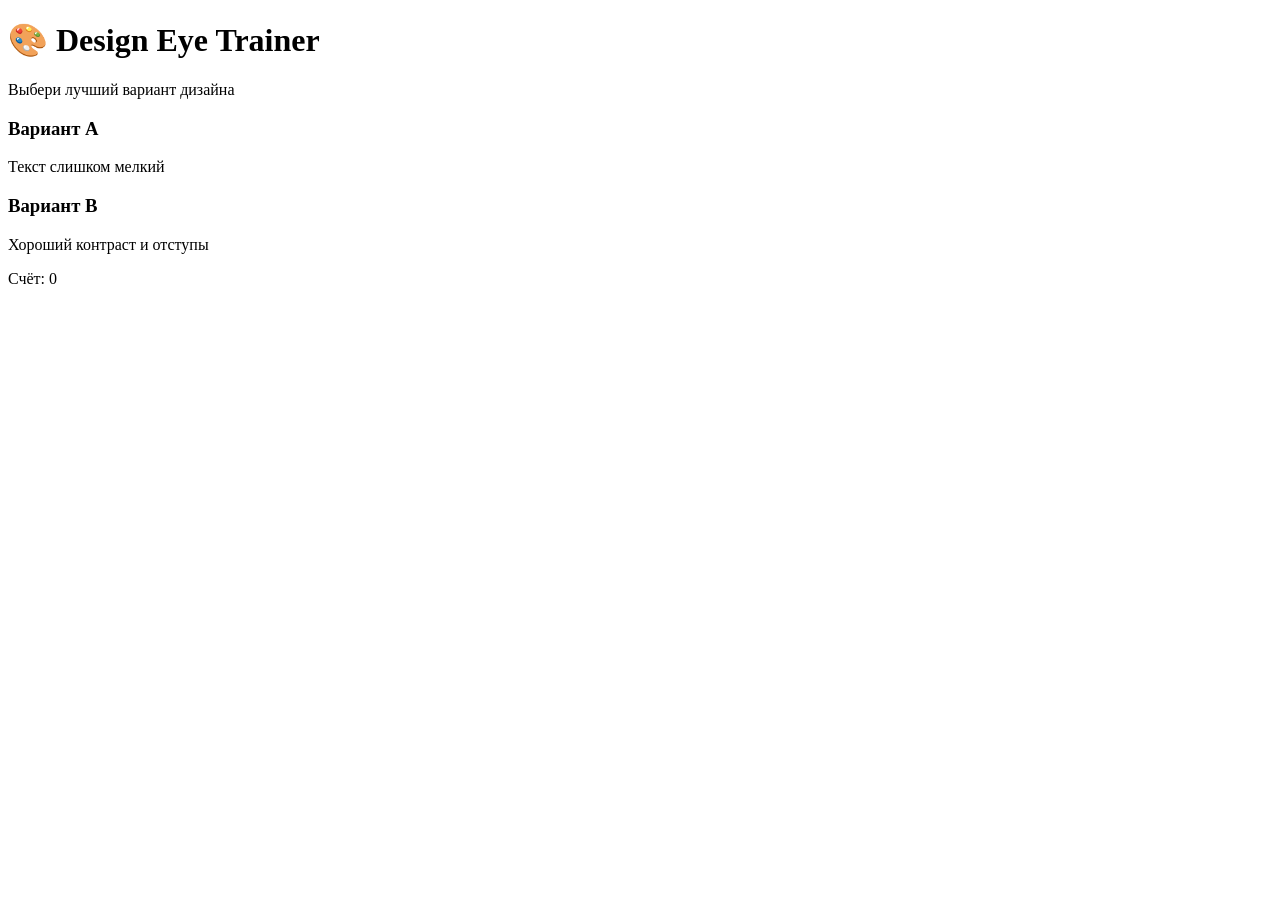
==== index.html @ 3b9869ae "Create index.html" ====
<!DOCTYPE html>
<html lang="ru">
<head>
  <meta charset="UTF-8">
  <title>Doomed Design Game</title>
  <link rel="stylesheet" href="style.css">
</head>
<body>

<h1>🎨 Design Eye Trainer</h1>
<p>Выбери лучший вариант дизайна</p>

<div class="game">
  <div class="card" onclick="checkAnswer(1)">
    <h3>Вариант A</h3>
    <div class="box bad">
      <p>Текст слишком мелкий</p>
    </div>
  </div>

  <div class="card" onclick="checkAnswer(2)">
    <h3>Вариант B</h3>
    <div class="box good">
      <p>Хороший контраст и отступы</p>
    </div>
  </div>
</div>

<p id="result"></p>
<p>Счёт: <span id="score">0</span></p>

<script src="script.js"></script>
</body>
</html>
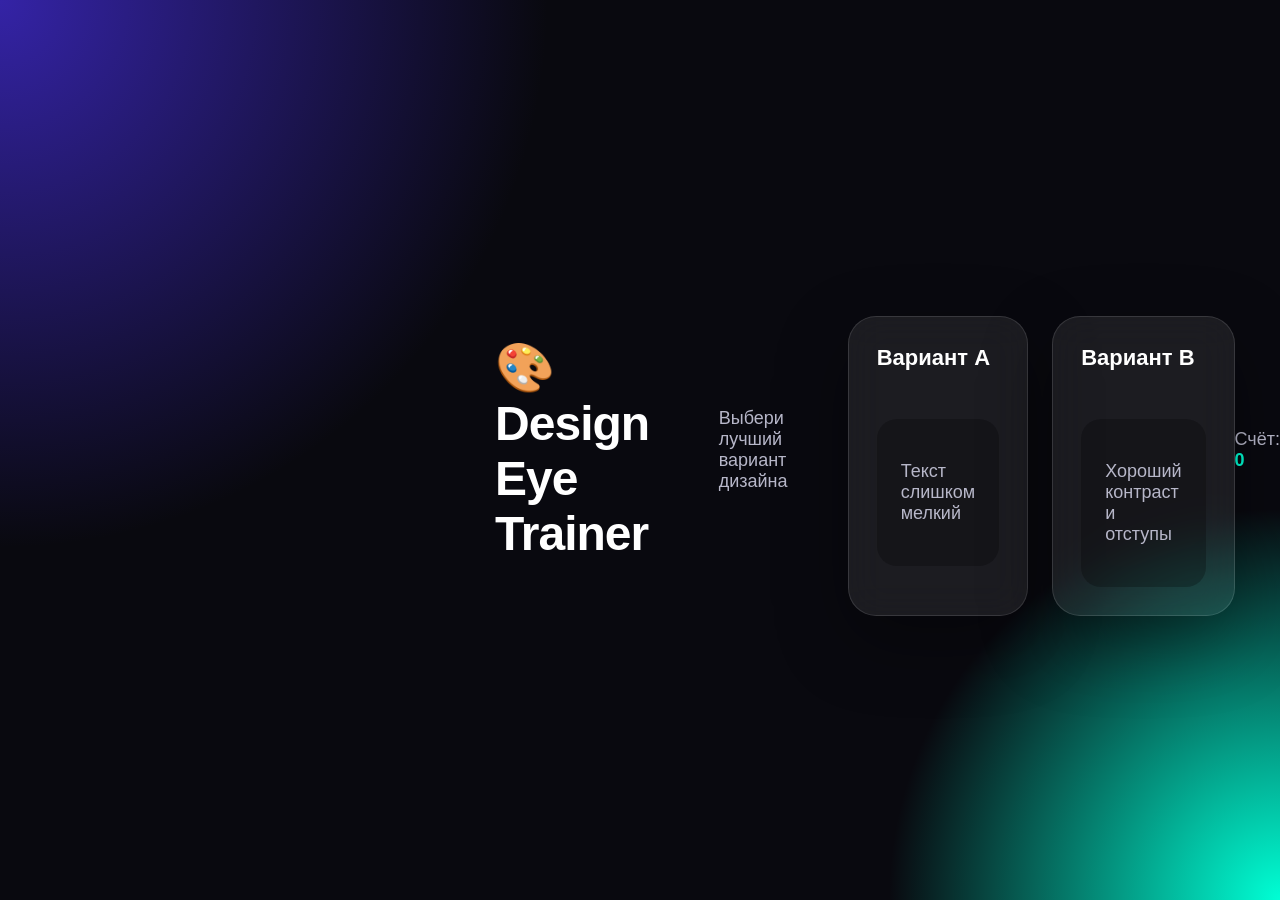
==== commit 8605f1e6: "Update index.html" ====
--- a/index.html
+++ b/index.html
@@ -5,7 +5,9 @@
   <title>Doomed Design Game</title>
   <link rel="stylesheet" href="style.css">
 </head>
+<script src="script.js"></script>
 <body>
+  <main class="app"></main>
 
 <h1>🎨 Design Eye Trainer</h1>
 <p>Выбери лучший вариант дизайна</p>
--- a/style.css
+++ b/style.css
@@ -0,0 +1,92 @@
+* {
+  box-sizing: border-box;
+}
+
+body {
+  margin: 0;
+  min-height: 100vh;
+  font-family: Inter, Arial, sans-serif;
+  background:
+    radial-gradient(circle at top left, #3423a6, transparent 35%),
+    radial-gradient(circle at bottom right, #00ffd5, transparent 25%),
+    #09090f;
+  color: white;
+  display: flex;
+  justify-content: center;
+  align-items: center;
+}
+
+.app {
+  width: min(1000px, 92vw);
+  padding: 32px;
+}
+
+h1 {
+  margin: 0;
+  font-size: 48px;
+  letter-spacing: -1px;
+}
+
+p {
+  color: #b7b7c9;
+  font-size: 18px;
+}
+
+.game {
+  display: grid;
+  grid-template-columns: repeat(2, 1fr);
+  gap: 24px;
+  margin-top: 32px;
+}
+
+.card {
+  min-height: 260px;
+  padding: 28px;
+  border: 1px solid rgba(255,255,255,0.12);
+  border-radius: 28px;
+  background: rgba(255,255,255,0.08);
+  backdrop-filter: blur(18px);
+  box-shadow: 0 25px 70px rgba(0,0,0,0.35);
+  cursor: pointer;
+  transition: 0.25s;
+}
+
+.card:hover {
+  transform: translateY(-8px) scale(1.02);
+  border-color: rgba(0,255,213,0.8);
+  box-shadow: 0 35px 90px rgba(0,255,213,0.15);
+}
+
+.card h3 {
+  margin-top: 0;
+  font-size: 22px;
+}
+
+.box {
+  margin-top: 48px;
+  padding: 24px;
+  border-radius: 20px;
+  background: rgba(0,0,0,0.25);
+}
+
+#result {
+  margin-top: 28px;
+  font-size: 22px;
+  font-weight: 700;
+  color: white;
+}
+
+#score {
+  color: #00ffd5;
+  font-weight: 800;
+}
+
+@media (max-width: 700px) {
+  h1 {
+    font-size: 36px;
+  }
+
+  .game {
+    grid-template-columns: 1fr;
+  }
+}
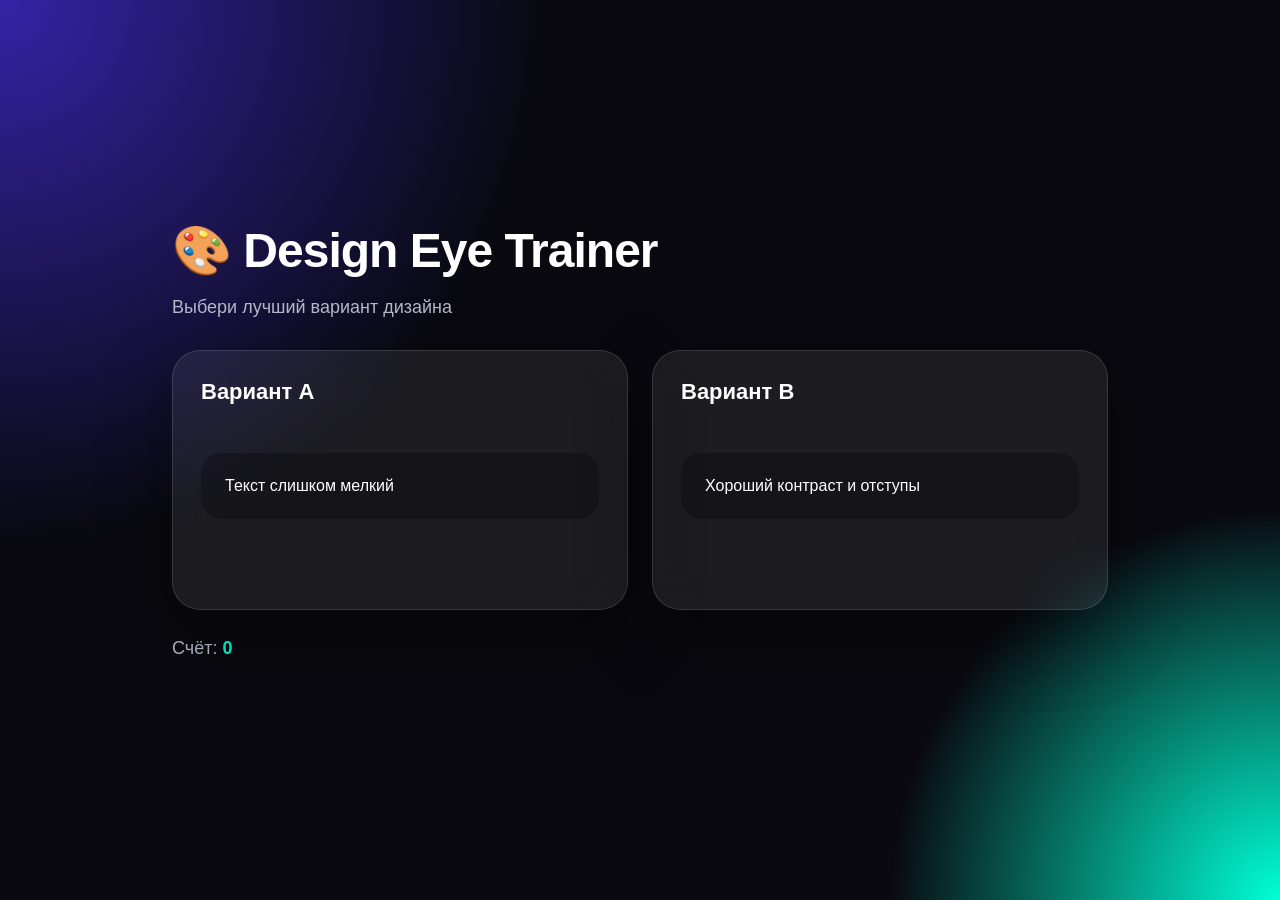
==== commit b67cc5cf: "Update index.html" ====
--- a/index.html
+++ b/index.html
@@ -5,32 +5,31 @@
   <title>Doomed Design Game</title>
   <link rel="stylesheet" href="style.css">
 </head>
-<script src="script.js"></script>
 <body>
-  <main class="app"></main>
+  <main class="app">
+    <section class="hero">
+      <h1>🎨 Design Eye Trainer</h1>
+      <p>Выбери лучший вариант дизайна</p>
+    </section>
 
-<h1>🎨 Design Eye Trainer</h1>
-<p>Выбери лучший вариант дизайна</p>
+    <section class="game">
+      <div class="card" onclick="checkAnswer(1)">
+        <h3>Вариант A</h3>
+        <div class="box bad">Текст слишком мелкий</div>
+      </div>
 
-<div class="game">
-  <div class="card" onclick="checkAnswer(1)">
-    <h3>Вариант A</h3>
-    <div class="box bad">
-      <p>Текст слишком мелкий</p>
-    </div>
-  </div>
+      <div class="card" onclick="checkAnswer(2)">
+        <h3>Вариант B</h3>
+        <div class="box good">Хороший контраст и отступы</div>
+      </div>
+    </section>
 
-  <div class="card" onclick="checkAnswer(2)">
-    <h3>Вариант B</h3>
-    <div class="box good">
-      <p>Хороший контраст и отступы</p>
-    </div>
-  </div>
-</div>
+    <section class="status">
+      <p id="result"></p>
+      <p>Счёт: <span id="score">0</span></p>
+    </section>
+  </main>
 
-<p id="result"></p>
-<p>Счёт: <span id="score">0</span></p>
-
-<script src="script.js"></script>
+  <script src="script.js"></script>
 </body>
 </html>
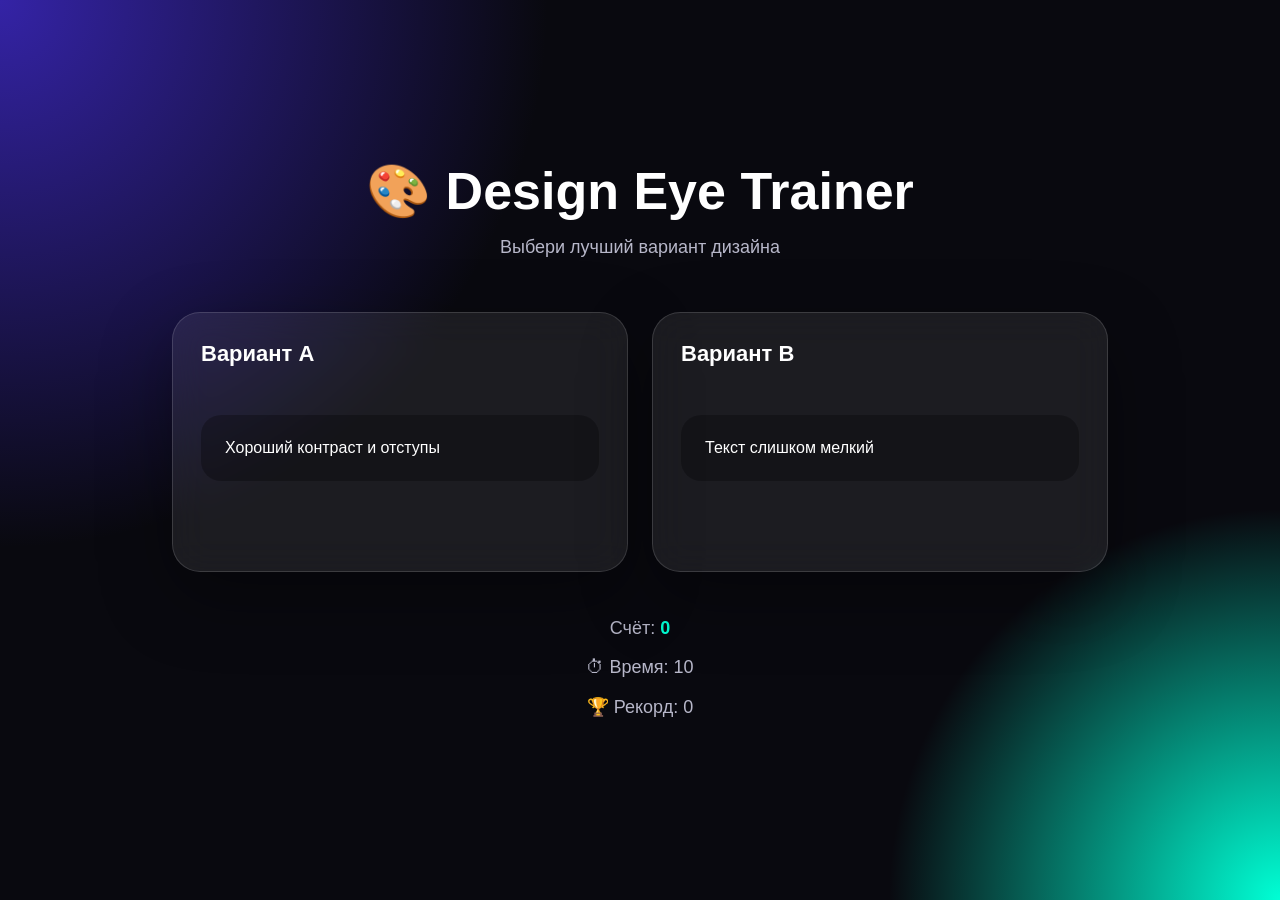
==== commit 5a849127: "Update index.html" ====
--- a/index.html
+++ b/index.html
@@ -25,9 +25,11 @@
     </section>
 
     <section class="status">
-      <p id="result"></p>
-      <p>Счёт: <span id="score">0</span></p>
-    </section>
+  <p id="result"></p>
+  <p>Счёт: <span id="score">0</span></p>
+  <p>⏱ Время: <span id="time">10</span></p>
+  <p>🏆 Рекорд: <span id="best">0</span></p>
+</section>
   </main>
 
   <script src="script.js"></script>
--- a/style.css
+++ b/style.css
@@ -11,20 +11,28 @@
     radial-gradient(circle at bottom right, #00ffd5, transparent 25%),
     #09090f;
   color: white;
-  display: flex;
-  justify-content: center;
-  align-items: center;
 }
 
 .app {
   width: min(1000px, 92vw);
-  padding: 32px;
+  min-height: 100vh;
+  margin: 0 auto;
+  padding: 80px 32px;
+  display: flex;
+  flex-direction: column;
+  align-items: center;
+  justify-content: center;
+}
+
+.hero {
+  text-align: center;
+  margin-bottom: 36px;
 }
 
 h1 {
   margin: 0;
-  font-size: 48px;
-  letter-spacing: -1px;
+  font-size: 52px;
+  line-height: 1.05;
 }
 
 p {
@@ -33,16 +41,16 @@
 }
 
 .game {
+  width: 100%;
   display: grid;
-  grid-template-columns: repeat(2, 1fr);
+  grid-template-columns: repeat(2, minmax(260px, 1fr));
   gap: 24px;
-  margin-top: 32px;
 }
 
 .card {
   min-height: 260px;
   padding: 28px;
-  border: 1px solid rgba(255,255,255,0.12);
+  border: 1px solid rgba(255,255,255,0.14);
   border-radius: 28px;
   background: rgba(255,255,255,0.08);
   backdrop-filter: blur(18px);
@@ -54,7 +62,6 @@
 .card:hover {
   transform: translateY(-8px) scale(1.02);
   border-color: rgba(0,255,213,0.8);
-  box-shadow: 0 35px 90px rgba(0,255,213,0.15);
 }
 
 .card h3 {
@@ -66,14 +73,17 @@
   margin-top: 48px;
   padding: 24px;
   border-radius: 20px;
-  background: rgba(0,0,0,0.25);
+  background: rgba(0,0,0,0.28);
+}
+
+.status {
+  text-align: center;
+  margin-top: 24px;
 }
 
 #result {
-  margin-top: 28px;
   font-size: 22px;
   font-weight: 700;
-  color: white;
 }
 
 #score {
@@ -82,8 +92,12 @@
 }
 
 @media (max-width: 700px) {
+  .app {
+    padding: 40px 20px;
+  }
+
   h1 {
-    font-size: 36px;
+    font-size: 38px;
   }
 
   .game {
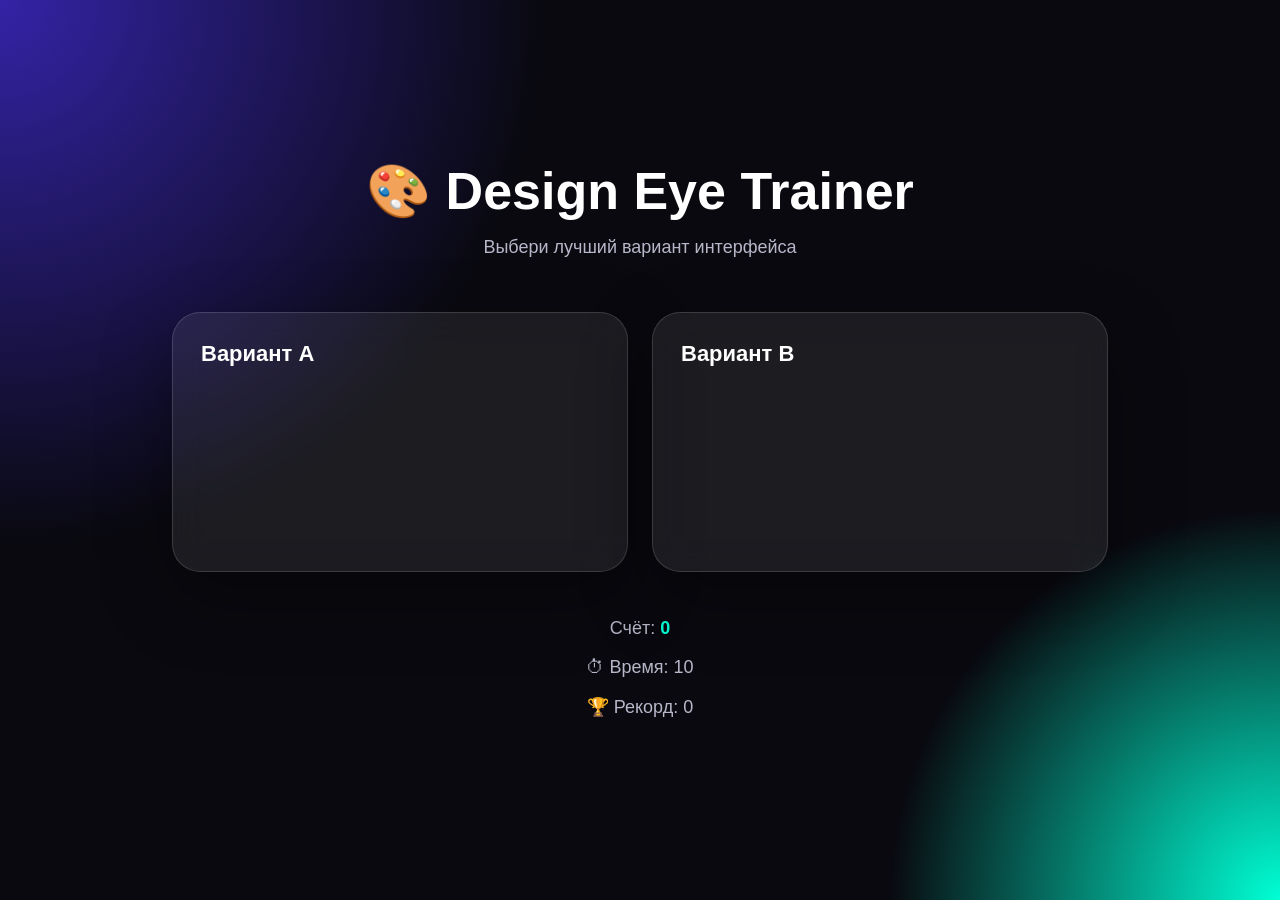
==== commit 36e31a6f: "Update index.html" ====
--- a/index.html
+++ b/index.html
@@ -9,27 +9,27 @@
   <main class="app">
     <section class="hero">
       <h1>🎨 Design Eye Trainer</h1>
-      <p>Выбери лучший вариант дизайна</p>
+      <p>Выбери лучший вариант интерфейса</p>
     </section>
 
     <section class="game">
       <div class="card" onclick="checkAnswer(1)">
         <h3>Вариант A</h3>
-        <div class="box bad">Текст слишком мелкий</div>
+        <div class="ui-preview" id="previewA"></div>
       </div>
 
       <div class="card" onclick="checkAnswer(2)">
         <h3>Вариант B</h3>
-        <div class="box good">Хороший контраст и отступы</div>
+        <div class="ui-preview" id="previewB"></div>
       </div>
     </section>
 
     <section class="status">
-  <p id="result"></p>
-  <p>Счёт: <span id="score">0</span></p>
-  <p>⏱ Время: <span id="time">10</span></p>
-  <p>🏆 Рекорд: <span id="best">0</span></p>
-</section>
+      <p id="result"></p>
+      <p>Счёт: <span id="score">0</span></p>
+      <p>⏱ Время: <span id="time">10</span></p>
+      <p>🏆 Рекорд: <span id="best">0</span></p>
+    </section>
   </main>
 
   <script src="script.js"></script>
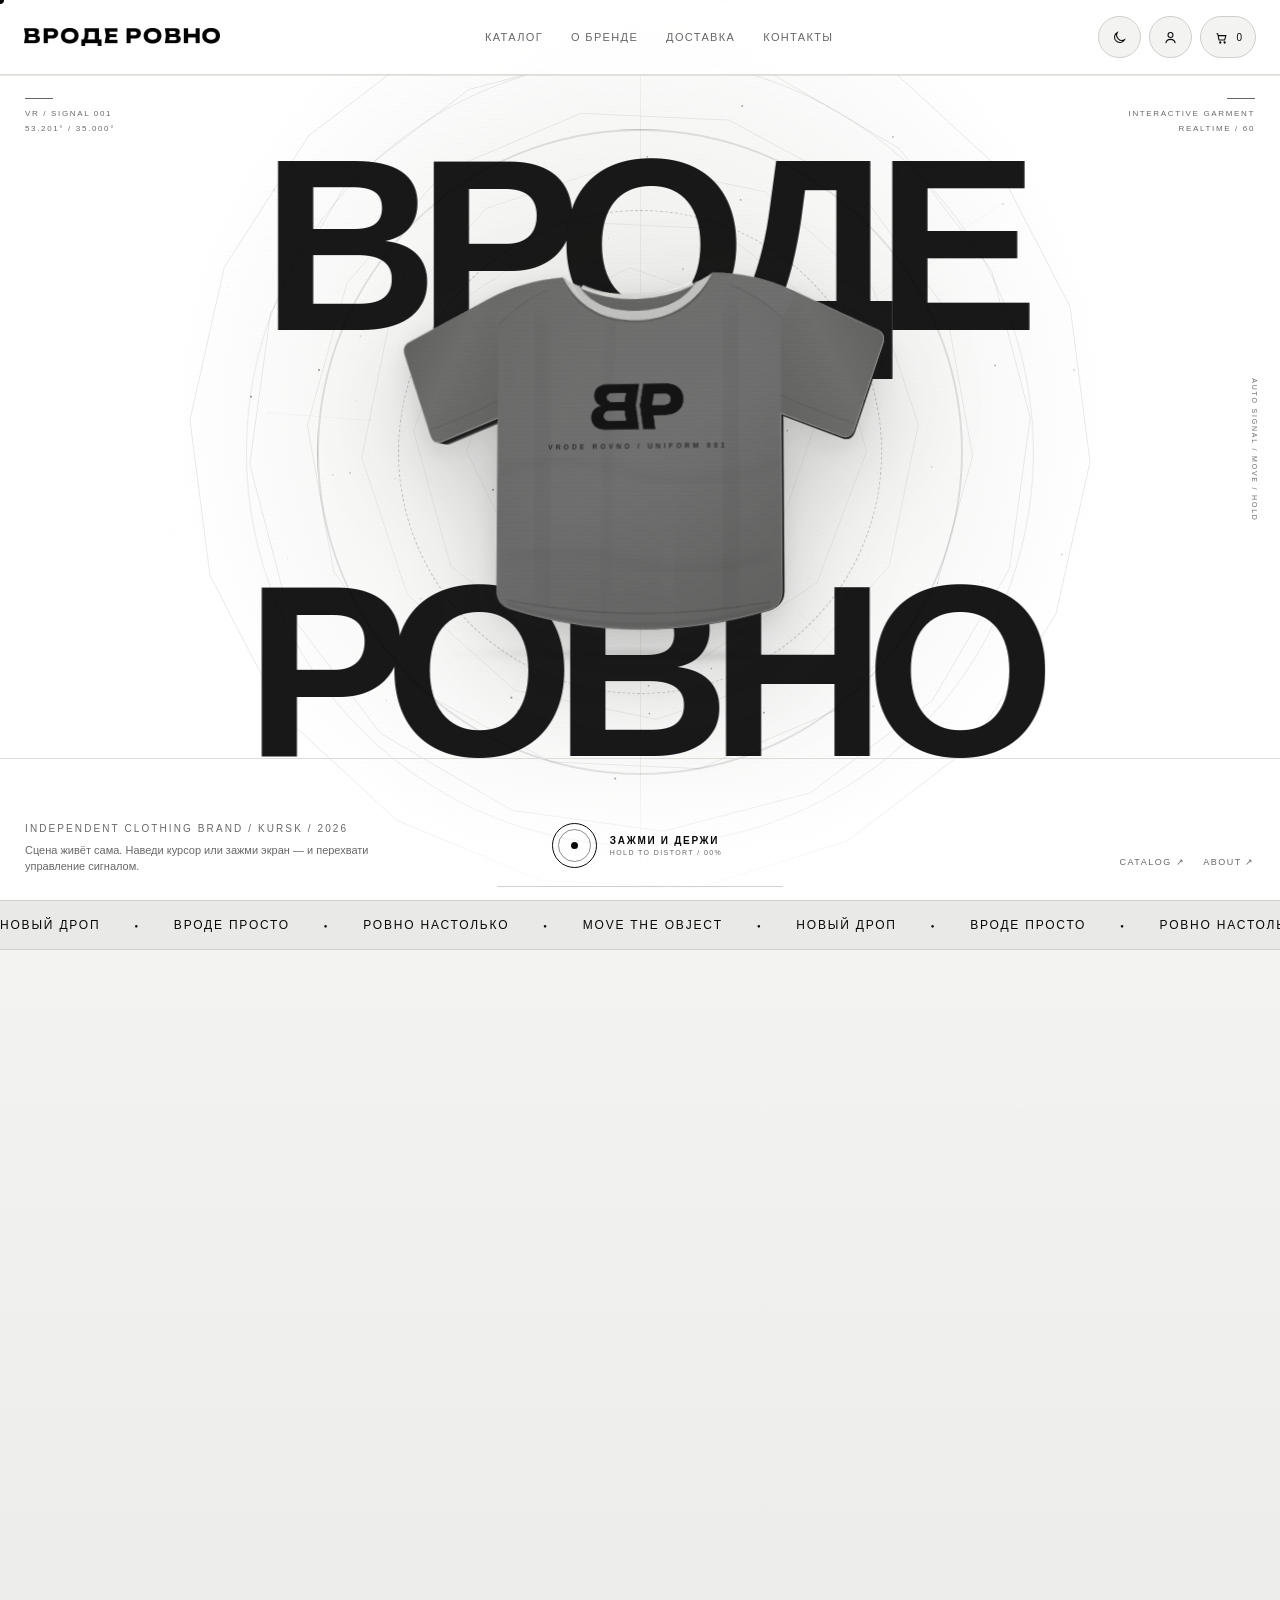
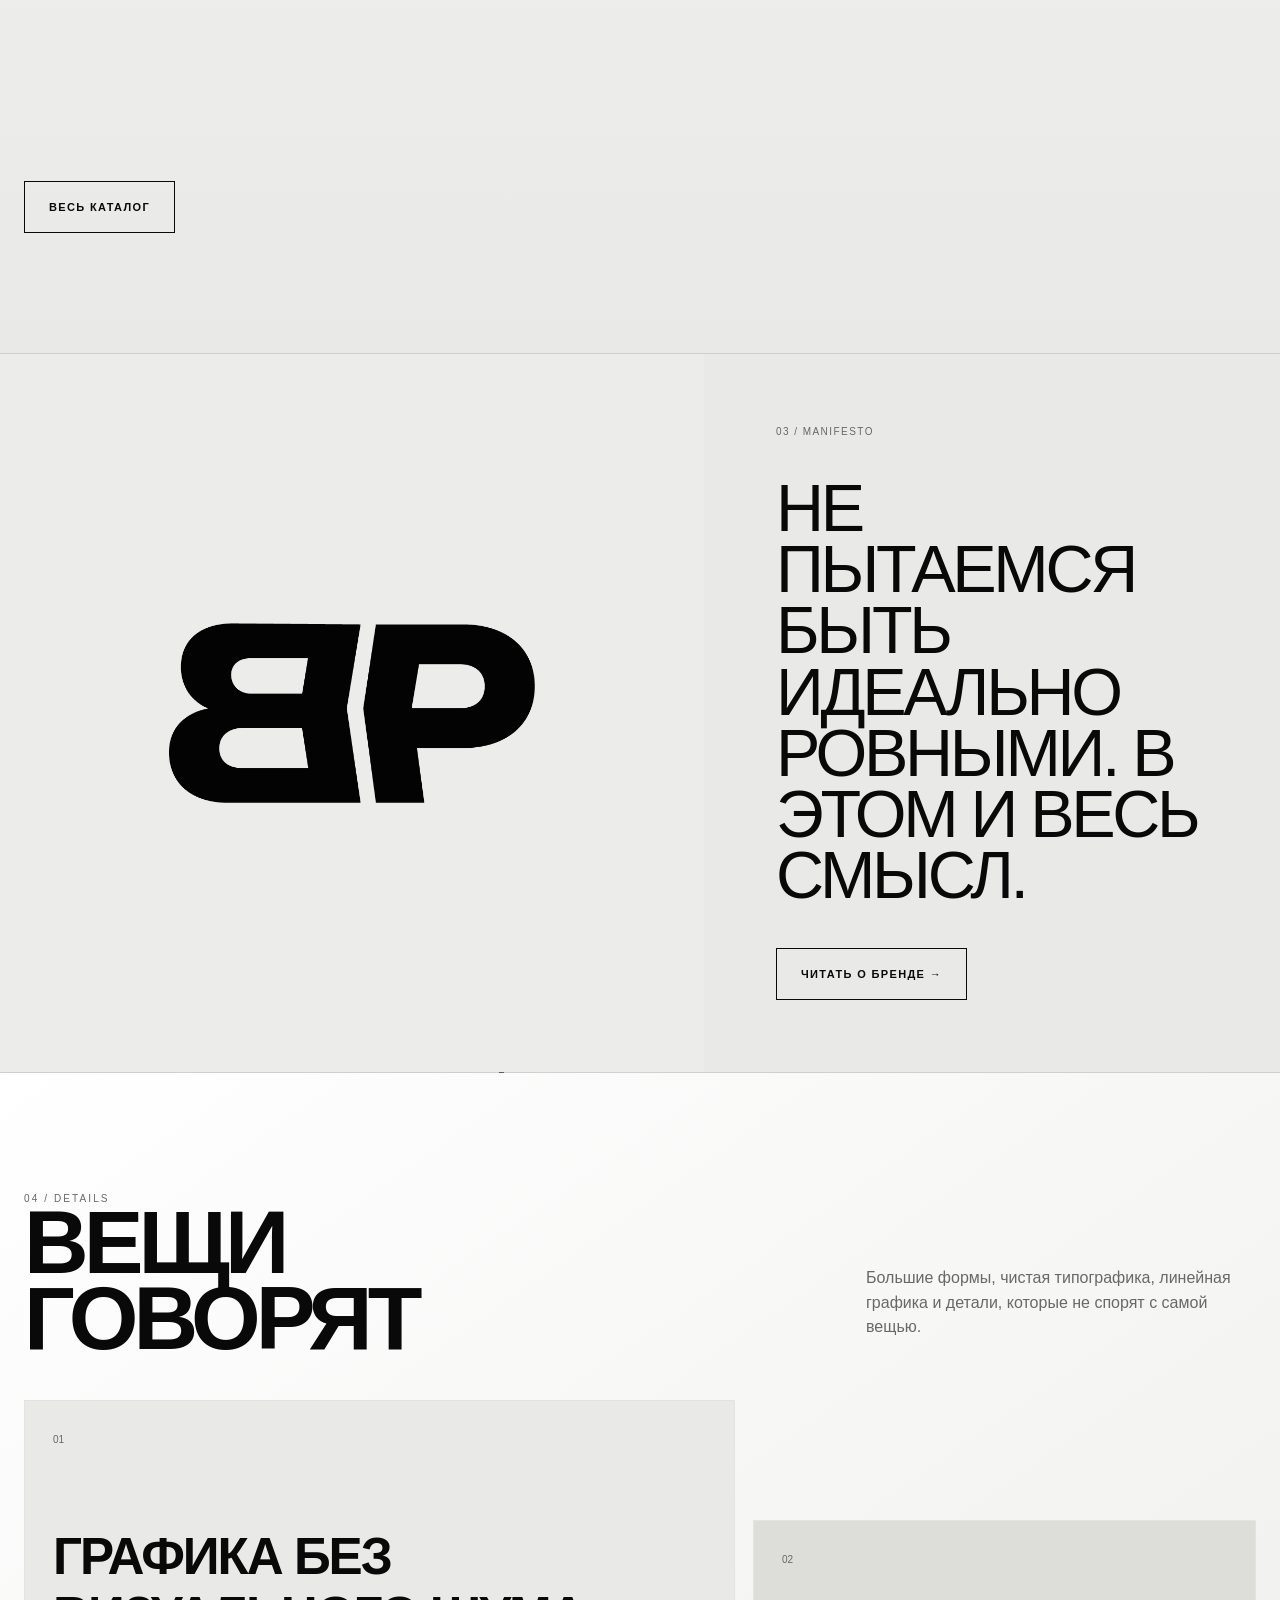
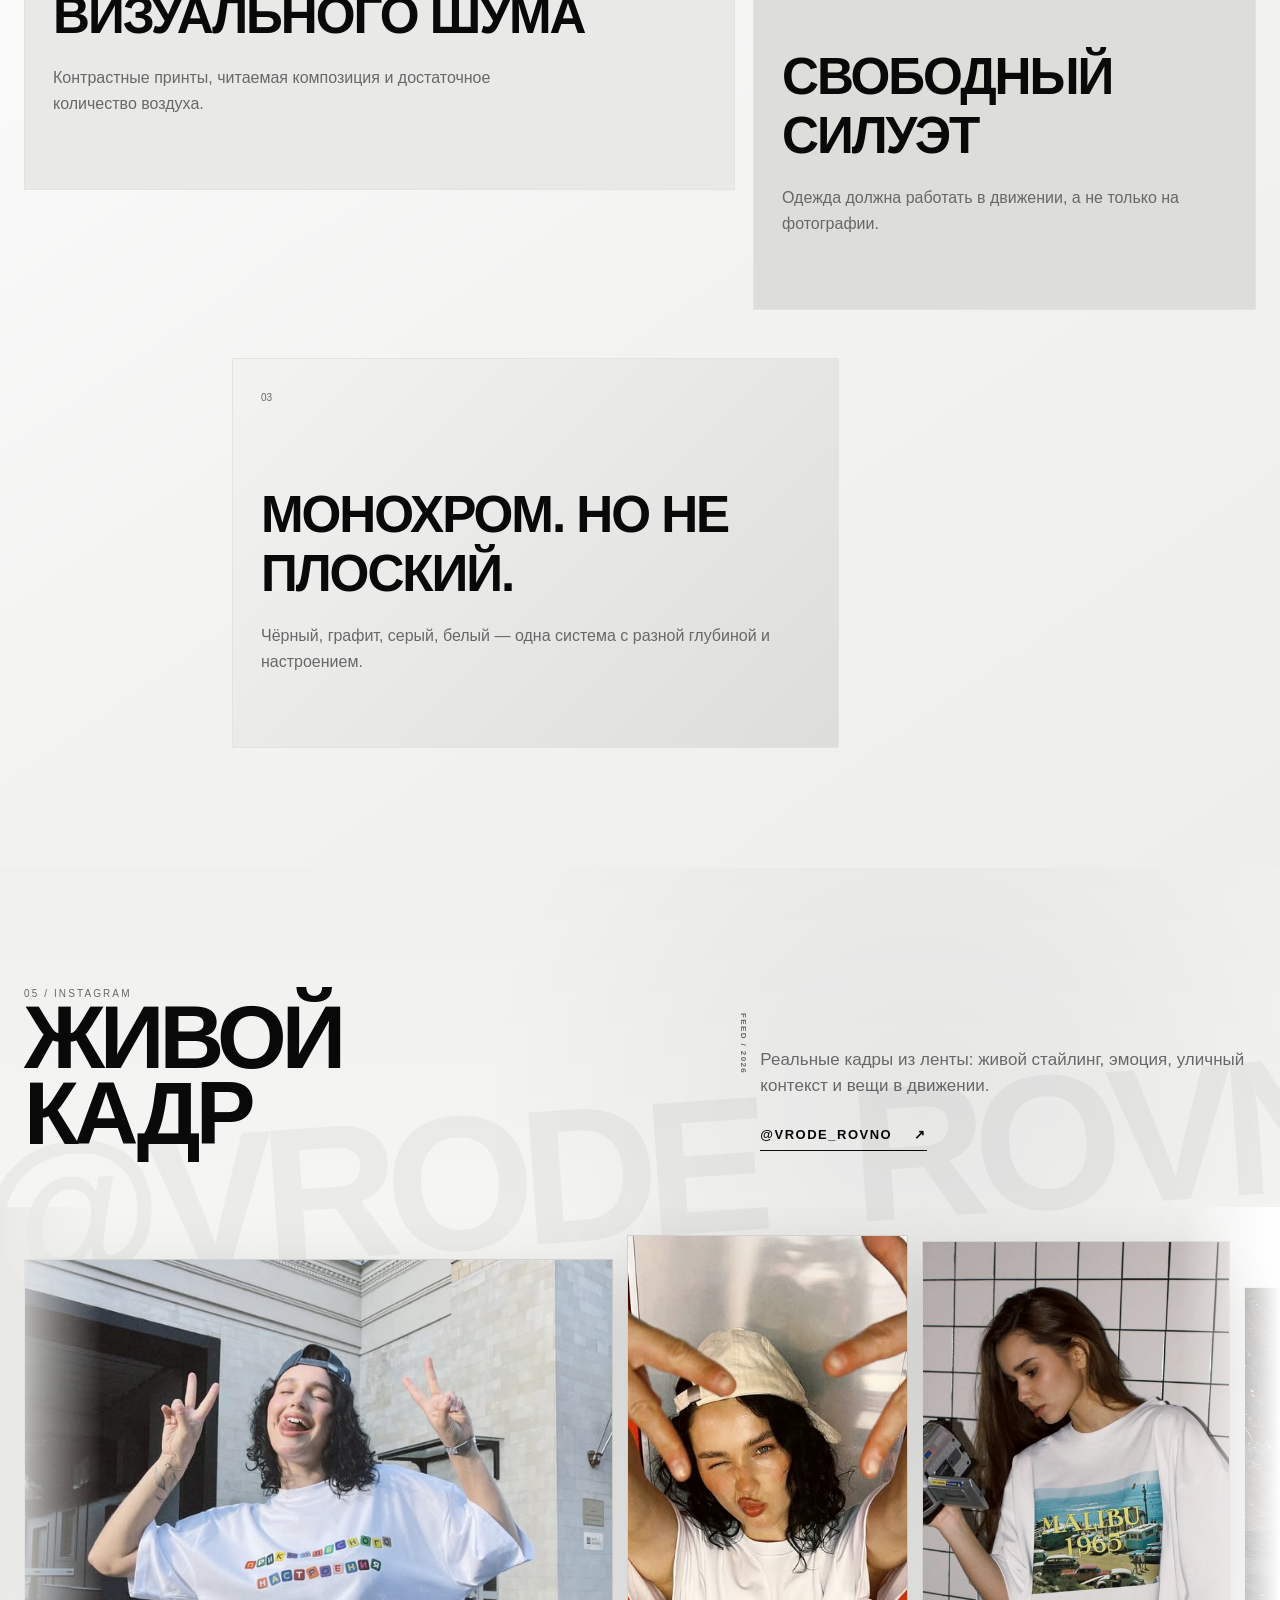
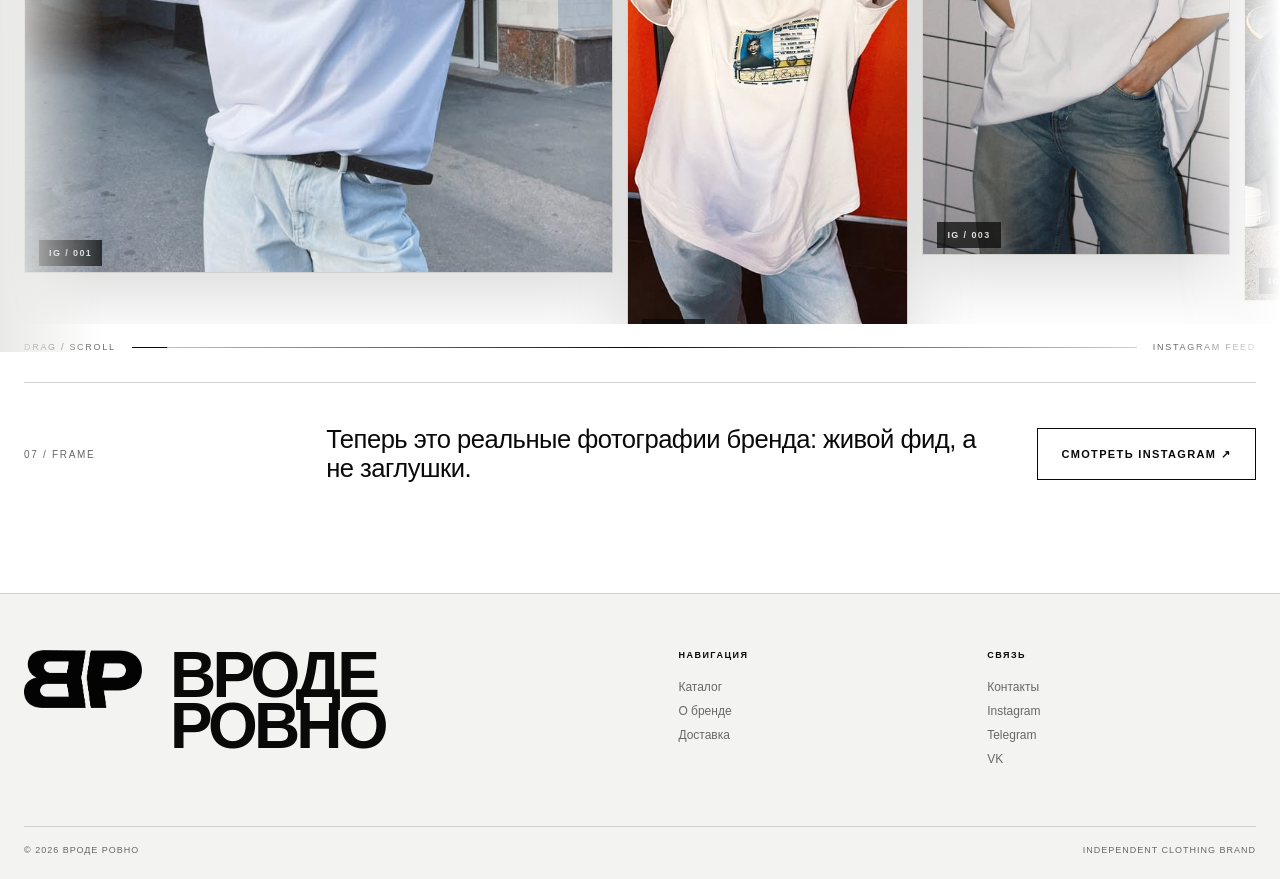
==== commit eb05c1ca: "Add files via upload vr - v8" ====
--- a/index.html
+++ b/index.html
@@ -1,37 +1,86 @@
-<!DOCTYPE html>
-<html lang="ru">
-<head>
-  <meta charset="UTF-8">
-  <title>Doomed Design Game</title>
-  <link rel="stylesheet" href="style.css">
-</head>
-<body>
-  <main class="app">
-    <section class="hero">
-      <h1>🎨 Design Eye Trainer</h1>
-      <p>Выбери лучший вариант интерфейса</p>
-    </section>
+<!doctype html><html lang="ru" data-theme="dark"><head><meta charset="utf-8"><meta name="viewport" content="width=device-width,initial-scale=1"><meta name="color-scheme" content="dark light"><title>Главная — ВРОДЕ РОВНО</title><meta name="description" content="ВРОДЕ РОВНО — одежда и графика."><link rel="stylesheet" href="assets/styles.css"><script>(function(){try{document.documentElement.dataset.theme=localStorage.getItem('vr_theme')||(matchMedia('(prefers-color-scheme:light)').matches?'light':'dark')}catch(e){}})()</script></head><body>
+<header class="site-header"><div class="container header-inner">
+<a class="logo" href="index.html"><img class="theme-logo white" src="assets/logos/logo-white-row.png" alt="ВРОДЕ РОВНО"><img class="theme-logo black" src="assets/logos/logo-black-row.png" alt="ВРОДЕ РОВНО"></a>
+<nav class="nav"><a href="catalog.html">Каталог</a><a href="about.html">О бренде</a><a href="delivery.html">Доставка</a><a href="contacts.html">Контакты</a></nav>
+<div class="header-actions"><a class="icon-btn admin-pill" href="admin.html">Admin</a><button class="icon-btn" id="themeBtn" aria-label="Сменить тему"><svg class="theme-icon-sun" viewBox="0 0 24 24"><circle cx="12" cy="12" r="4"/><path d="M12 2v3M12 19v3M2 12h3M19 12h3M4.9 4.9 7 7M17 17l2.1 2.1M19.1 4.9 17 7M7 17l-2.1 2.1"/></svg><svg class="theme-icon-moon" viewBox="0 0 24 24"><path d="M20 15.5A8.5 8.5 0 0 1 8.5 4 8.5 8.5 0 1 0 20 15.5Z"/></svg></button><button class="icon-btn" id="accountBtn" aria-label="Аккаунт"><svg viewBox="0 0 24 24"><circle cx="12" cy="8" r="4"/><path d="M4.5 21c.8-4 3.3-6 7.5-6s6.7 2 7.5 6"/></svg></button><button class="icon-btn" id="cartBtn" aria-label="Корзина"><svg viewBox="0 0 24 24"><path d="M4 6h2l2 10h9l2-7H7"/><circle cx="10" cy="20" r="1"/><circle cx="17" cy="20" r="1"/></svg><span class="cart-count" id="cartCount">0</span></button><button class="icon-btn menu-btn" id="menuBtn" aria-label="Меню"><svg viewBox="0 0 24 24"><path d="M4 7h16M4 12h16M4 17h16"/></svg></button></div>
+</div></header>
+<nav class="mobile-nav" id="mobileNav"><a href="catalog.html">Каталог</a><a href="about.html">О бренде</a><a href="delivery.html">Доставка</a><a href="contacts.html">Контакты</a><a href="login.html">Аккаунт</a></nav>
+<div class="overlay" id="overlay"></div><aside class="cart-drawer" id="cartDrawer"><div class="cart-head"><b>КОРЗИНА</b><button class="icon-btn" id="cartClose">×</button></div><div class="cart-items" id="cartItems"></div><div class="cart-foot"><div class="cart-total"><b>ИТОГО</b><b id="cartTotal">0 ₽</b></div><button class="btn" style="width:100%" onclick="alert('Следующий production-этап: подключение эквайринга и backend заказа')">Оформить заказ</button></div></aside><div class="cursor-dot"></div>
 
-    <section class="game">
-      <div class="card" onclick="checkAnswer(1)">
-        <h3>Вариант A</h3>
-        <div class="ui-preview" id="previewA"></div>
+<div class="page-intro" id="pageIntro"><img src="assets/logos/logo-white-mark.png" alt="ВРОДЕ РОВНО"></div>
+<main><section class="hero hero-experiment" id="heroExperiment">
+  <canvas class="pulse-canvas" id="pulseCanvas" aria-hidden="true"></canvas>
+  <div class="hero-scanlines" aria-hidden="true"></div>
+  <div class="hero-flash" aria-hidden="true"></div>
+  <div class="hero-corner hero-corner-a"><span>VR / SIGNAL 001</span><span>53.201° / 35.000°</span></div>
+  <div class="hero-corner hero-corner-b"><span>INTERACTIVE GARMENT</span><span id="heroFps">REALTIME / 60</span></div>
+  <div class="hero-word hero-word-a glitch-text" data-text="ВРОДЕ">ВРОДЕ</div>
+  <div class="hero-word hero-word-b glitch-text" data-text="РОВНО">РОВНО</div>
+  <div class="hero-centerline" aria-hidden="true"></div>
+  <div class="hero-stage-wrap">
+    <div class="tee-stage experimental-stage" id="teeStage">
+      <div class="tee-halo halo-a" aria-hidden="true"></div><div class="tee-halo halo-b" aria-hidden="true"></div><div class="tee-halo halo-c" aria-hidden="true"></div>
+      <div class="tee-object" id="teeObject">
+        <img class="tee-depth" src="assets/shirt-silhouette.svg" alt="" style="transform:translateZ(-15px)"><img class="tee-depth" src="assets/shirt-silhouette.svg" alt="" style="transform:translateZ(-10px)"><img class="tee-depth" src="assets/shirt-silhouette.svg" alt="" style="transform:translateZ(-5px)"><img class="tee-depth" src="assets/shirt-silhouette.svg" alt="" style="transform:translateZ(0px)"><img class="tee-depth" src="assets/shirt-silhouette.svg" alt="" style="transform:translateZ(5px)"><img class="tee-depth" src="assets/shirt-silhouette.svg" alt="" style="transform:translateZ(10px)"><img class="tee-depth" src="assets/shirt-silhouette.svg" alt="" style="transform:translateZ(15px)">
+        <img class="tee-face tee-front" src="assets/shirt-front.svg" alt="3D футболка ВРОДЕ РОВНО"><img class="tee-face tee-back" src="assets/shirt-back.svg" alt="Обратная сторона футболки ВРОДЕ РОВНО">
+        <div class="tee-glitch-stack" id="teeGlitchStack" aria-hidden="true"></div>
       </div>
+    </div>
+  </div>
+  <div class="hero-interface">
+    <div class="hero-intro-copy"><div class="eyebrow">Independent clothing brand / Kursk / 2026</div><p>Сцена живёт сама. Наведи курсор или зажми экран — и перехвати управление сигналом.</p></div>
+    <button class="hold-trigger" id="holdTrigger" type="button" aria-label="Зажмите, чтобы усилить эффект">
+      <span class="hold-icon"><i></i></span><span class="hold-label"><b id="holdLabel">ЗАЖМИ И ДЕРЖИ</b><small id="holdStatus">HOLD TO DISTORT / 00%</small></span>
+    </button>
+    <div class="hold-progress"><i id="holdProgress"></i></div>
+    <div class="hero-links"><a href="catalog.html">CATALOG ↗</a><a href="about.html">ABOUT ↗</a></div>
+  </div>
+  <div class="hero-microcopy" id="heroMicrocopy">AUTO SIGNAL / MOVE / HOLD</div>
+</section>
+<div class="marquee"><div class="marquee-track"><span>Новый дроп</span><span>Вроде просто</span><span>Ровно настолько</span><span>Move the object</span><span>Новый дроп</span><span>Вроде просто</span><span>Ровно настолько</span><span>Move the object</span></div></div>
+<section class="section"><div class="container"><div class="section-head reveal"><div><div class="eyebrow">02 / selected</div><h2 class="section-title">Свежий<br>дроп</h2></div><p class="section-meta">Минимум цвета, максимум характера. Каталог связан с локальной админ‑панелью: изменения товаров сразу отображаются на витрине в этом браузере.</p></div><div class="product-grid" id="homeProducts"></div><div style="margin-top:26px"><a class="btn outline" href="catalog.html">Весь каталог</a></div></div></section>
+<section class="brand-strip"><div class="brand-mark-panel reveal"><img class="mark-black" src="assets/logos/logo-black-mark.png" alt="Монограмма ВРОДЕ РОВНО"><img class="mark-white" src="assets/logos/logo-white-mark.png" alt="Монограмма ВРОДЕ РОВНО"></div><div class="brand-copy reveal"><div class="micro">03 / manifesto</div><p class="quote">Не пытаемся быть идеально ровными. В этом и весь смысл.</p><div><a class="btn outline" href="about.html">Читать о бренде →</a></div></div></section>
+<section class="section"><div class="container"><div class="section-head reveal"><div><div class="eyebrow">04 / details</div><h2 class="section-title">Вещи<br>говорят</h2></div><p class="section-meta">Большие формы, чистая типографика, линейная графика и детали, которые не спорят с самой вещью.</p></div><div class="editorial"><div class="card reveal"><span class="card-num">01</span><h3>Графика без визуального шума</h3><p>Контрастные принты, читаемая композиция и достаточное количество воздуха.</p></div><div class="card reveal"><span class="card-num">02</span><h3>Свободный силуэт</h3><p>Одежда должна работать в движении, а не только на фотографии.</p></div><div class="card reveal"><span class="card-num">03</span><h3>Монохром. Но не плоский.</h3><p>Чёрный, графит, серый, белый — одна система с разной глубиной и настроением.</p></div></div></div></section>
+<section class="social-gallery section" id="instagramGallery">
+  <div class="container social-head reveal">
+    <div>
+      <div class="eyebrow">05 / instagram</div>
+      <h2 class="section-title glitch-heading">ЖИВОЙ<br>КАДР</h2>
+    </div>
+    <div class="social-meta">
+      <p>Реальные кадры из ленты: живой стайлинг, эмоция, уличный контекст и вещи в движении.</p>
+      <a class="social-profile-link" href="https://www.instagram.com/vrode_rovno/" target="_blank" rel="noopener">@VRODE_ROVNO <span>↗</span></a>
+    </div>
+  </div>
 
-      <div class="card" onclick="checkAnswer(2)">
-        <h3>Вариант B</h3>
-        <div class="ui-preview" id="previewB"></div>
-      </div>
-    </section>
+  <div class="social-rail-wrap reveal">
+    <div class="social-rail" id="socialRail">
+      <button class="social-shot social-shot--wide social-shot--feature" data-ig="0" aria-label="Открыть фото 1"><img src="assets/instagram/ig-live-01.jpg" alt="ВРОДЕ РОВНО — девушка в белой футболке на улице" loading="lazy"><span class="social-shot-top">STREET / MOOD</span><span class="social-shot-title">НАСТРОЕНИЕ</span><span class="social-shot-code">IG / 001</span></button>
+      <button class="social-shot social-shot--tall" data-ig="1" aria-label="Открыть фото 2"><img src="assets/instagram/ig-live-02.jpg" alt="ВРОДЕ РОВНО — девушка в белой футболке на ярком фоне" loading="lazy"><span class="social-shot-top">DROP / 02</span><span class="social-shot-title">NO RULES</span><span class="social-shot-code">IG / 002</span></button>
+      <button class="social-shot" data-ig="2" aria-label="Открыть фото 3"><img src="assets/instagram/ig-live-03.jpg" alt="ВРОДЕ РОВНО — девушка с камерой в белой футболке" loading="lazy"><span class="social-shot-top">CAMERA / 03</span><span class="social-shot-title">MALIBU 1965</span><span class="social-shot-code">IG / 003</span></button>
+      <button class="social-shot" data-ig="3" aria-label="Открыть фото 4"><img src="assets/instagram/ig-live-04.jpg" alt="ВРОДЕ РОВНО — парень в чёрной футболке со спины на скейт-рампе" loading="lazy"><span class="social-shot-top">SKATE / 04</span><span class="social-shot-title">BACK PRINT</span><span class="social-shot-code">IG / 004</span></button>
+      <button class="social-shot social-shot--wide" data-ig="4" aria-label="Открыть фото 5"><img src="assets/instagram/ig-live-05.jpg" alt="ВРОДЕ РОВНО — белая футболка с крупным принтом на спине" loading="lazy"><span class="social-shot-top">STREETWEAR / 05</span><span class="social-shot-title">BLESSED ARE</span><span class="social-shot-code">IG / 005</span></button>
+      <button class="social-shot social-shot--tall" data-ig="5" aria-label="Открыть фото 6"><img src="assets/instagram/ig-live-06.jpg" alt="ВРОДЕ РОВНО — чёрная футболка с графикой на спине" loading="lazy"><span class="social-shot-top">GRAPHIC / 06</span><span class="social-shot-title">LINE ART</span><span class="social-shot-code">IG / 006</span></button>
+      <button class="social-shot social-shot--wide" data-ig="6" aria-label="Открыть фото 7"><img src="assets/instagram/ig-live-07.jpg" alt="ВРОДЕ РОВНО — белая футболка с принтом и красная куртка" loading="lazy"><span class="social-shot-top">LOOK / 07</span><span class="social-shot-title">FREEDOM</span><span class="social-shot-code">IG / 007</span></button>
+    </div>
+    <div class="social-drag-hint"><span>DRAG / SCROLL</span><i><b id="socialProgress"></b></i><span>INSTAGRAM FEED</span></div>
+  </div>
 
-    <section class="status">
-      <p id="result"></p>
-      <p>Счёт: <span id="score">0</span></p>
-      <p>⏱ Время: <span id="time">10</span></p>
-      <p>🏆 Рекорд: <span id="best">0</span></p>
-    </section>
-  </main>
+  <div class="container social-bottom reveal">
+    <div class="social-number">07 / FRAME</div>
+    <p>Теперь это реальные фотографии бренда: живой фид, а не заглушки.</p>
+    <a class="btn outline" href="https://www.instagram.com/vrode_rovno/" target="_blank" rel="noopener">Смотреть Instagram ↗</a>
+  </div>
+</section>
 
-  <script src="script.js"></script>
-</body>
-</html>
+<div class="ig-lightbox" id="igLightbox" aria-hidden="true">
+  <button class="ig-lightbox-close" id="igLightboxClose" aria-label="Закрыть">×</button>
+  <button class="ig-lightbox-nav prev" id="igPrev" aria-label="Предыдущее фото">←</button>
+  <div class="ig-lightbox-stage">
+    <div class="ig-lightbox-noise"></div>
+    <img id="igLightboxImage" src="" alt="ВРОДЕ РОВНО / Instagram">
+    <div class="ig-lightbox-caption"><span id="igLightboxCount">01 / 07</span><a href="https://www.instagram.com/vrode_rovno/" target="_blank" rel="noopener">@VRODE_ROVNO ↗</a></div>
+  </div>
+  <button class="ig-lightbox-nav next" id="igNext" aria-label="Следующее фото">→</button>
+</div>
+</main><footer class="footer"><div class="container"><div class="footer-grid"><div class="footer-brand"><img class="white" src="assets/logos/logo-white-mark.png" alt=""><img class="black" src="assets/logos/logo-black-mark.png" alt=""><div class="footer-brand-text">ВРОДЕ<br>РОВНО</div></div><div class="footer-col"><b>Навигация</b><a href="catalog.html">Каталог</a><a href="about.html">О бренде</a><a href="delivery.html">Доставка</a></div><div class="footer-col"><b>Связь</b><a href="contacts.html">Контакты</a><a href="https://www.instagram.com/vrode_rovno/" target="_blank" rel="noopener">Instagram</a><a href="#">Telegram</a><a href="#">VK</a></div></div><div class="footer-bottom"><span>© 2026 ВРОДЕ РОВНО</span><span>Independent clothing brand</span></div></div></footer><script src="assets/auth.js"></script><script src="assets/catalog.js"></script><script src="assets/media.js"></script><script src="assets/app.js"></script></body></html>
--- a/assets/styles.css
+++ b/assets/styles.css
@@ -0,0 +1,370 @@
+
+:root{--bg:#090909;--surface:#101010;--surface2:#151515;--text:#f5f5f3;--muted:#8b8b87;--line:#292929;--line-soft:#1d1d1d;--inverse:#090909;--accent:#fff;--header:rgba(9,9,9,.72);--shadow:0 26px 80px rgba(0,0,0,.28);--max:1440px;--ease:cubic-bezier(.22,1,.36,1)}
+html[data-theme="light"]{--bg:#f2f1ed;--surface:#e8e7e1;--surface2:#deddd7;--text:#0b0b0b;--muted:#66645f;--line:#c9c8c1;--line-soft:#dddcd6;--inverse:#fff;--accent:#0b0b0b;--header:rgba(242,241,237,.78);--shadow:0 26px 70px rgba(45,42,35,.12)}
+*{box-sizing:border-box}html{scroll-behavior:smooth;background:var(--bg)}body{margin:0;background:var(--bg);color:var(--text);font-family:Arial,Helvetica,sans-serif;overflow-x:hidden;transition:background .45s var(--ease),color .45s var(--ease)}a{color:inherit;text-decoration:none}button,input,select,textarea{font:inherit}button{color:inherit}img{max-width:100%;display:block}::selection{background:var(--text);color:var(--bg)}.container{width:min(calc(100% - 48px),var(--max));margin:auto}
+.site-header{position:fixed;top:0;left:0;right:0;z-index:60;border-bottom:1px solid color-mix(in srgb,var(--line) 70%,transparent);backdrop-filter:blur(18px);background:var(--header);transition:.4s}.header-inner{height:74px;display:flex;align-items:center;justify-content:space-between;gap:24px}.logo{width:196px;display:block}.logo img{width:100%;height:auto}.theme-logo.black{display:none}html[data-theme="light"] .theme-logo.white{display:none}html[data-theme="light"] .theme-logo.black{display:block}.nav{display:flex;gap:28px;align-items:center;text-transform:uppercase;font-size:11px;letter-spacing:1.35px}.nav a{opacity:.62;transition:.25s}.nav a:hover,.nav a.active{opacity:1}.header-actions{display:flex;gap:8px;align-items:center}.icon-btn{min-width:42px;height:42px;padding:0 13px;border:1px solid var(--line);background:var(--surface);color:var(--text);border-radius:999px;cursor:pointer;display:inline-flex;align-items:center;justify-content:center;gap:7px;transition:.25s}.icon-btn:hover{background:var(--text);color:var(--bg);border-color:var(--text)}.icon-btn svg{width:15px;height:15px;stroke:currentColor;fill:none;stroke-width:1.7}.cart-count{font-size:10px}.admin-pill{display:none;font-size:9px;letter-spacing:1.1px;text-transform:uppercase}.is-admin .admin-pill{display:inline-flex}.menu-btn{display:none}.mobile-nav{position:fixed;inset:74px 0 auto 0;background:var(--bg);border-bottom:1px solid var(--line);z-index:55;padding:22px 24px;display:none}.mobile-nav.open{display:grid;gap:18px}.mobile-nav a{font-size:29px;text-transform:uppercase;font-weight:900;letter-spacing:-.04em}
+.theme-icon-moon{display:none}html[data-theme="light"] .theme-icon-sun{display:none}html[data-theme="light"] .theme-icon-moon{display:block}
+.page-intro{position:fixed;inset:0;background:#050505;z-index:999;display:grid;place-items:center;transition:transform .85s var(--ease),opacity .7s}.page-intro img{width:min(28vw,180px);animation:introMark 1s var(--ease) both}.page-intro.leave{transform:translateY(-102%);opacity:.98}.page-intro.gone{display:none}@keyframes introMark{0%{opacity:0;transform:scale(.82) rotate(-4deg);filter:blur(8px)}100%{opacity:1;transform:none;filter:none}}
+.hero{min-height:100svh;position:relative;display:flex;align-items:center;padding:116px 0 60px;overflow:hidden}.hero:before{content:"";position:absolute;inset:0;background-image:linear-gradient(to right,color-mix(in srgb,var(--line) 45%,transparent) 1px,transparent 1px),linear-gradient(to bottom,color-mix(in srgb,var(--line) 45%,transparent) 1px,transparent 1px);background-size:8vw 8vw;mask-image:linear-gradient(to bottom,transparent,black 20%,black 78%,transparent);opacity:.24}.hero-glow{position:absolute;width:58vw;height:58vw;right:-16vw;top:4vh;border-radius:50%;background:radial-gradient(circle,color-mix(in srgb,var(--text) 12%,transparent),transparent 64%);filter:blur(2px);pointer-events:none}.hero-grid{display:grid;grid-template-columns:minmax(0,1.03fr) minmax(420px,.97fr);gap:24px;align-items:center;width:100%;position:relative;z-index:2}.hero-copy-wrap{padding-top:24px}.hero-kicker{display:flex;gap:12px;align-items:center;margin-bottom:24px}.hero-kicker:before{content:"";width:46px;height:1px;background:currentColor}.hero-title{font-size:clamp(74px,10.7vw,168px);line-height:.73;letter-spacing:-.075em;margin:0;font-weight:900;text-transform:uppercase}.hero-title span{display:block;overflow:hidden}.hero-title i{display:block;font-style:normal;transform:translateY(112%);animation:titleIn 1.15s var(--ease) forwards .55s}.hero-title span:nth-child(2) i{animation-delay:.67s}@keyframes titleIn{to{transform:translateY(0)}}.hero-description{max-width:470px;font-size:18px;line-height:1.45;margin:36px 0 28px;color:var(--muted)}.hero-cta{display:flex;gap:10px;align-items:center;flex-wrap:wrap}.hero-index{position:absolute;left:24px;bottom:22px;font-size:10px;letter-spacing:2px;color:var(--muted);writing-mode:vertical-rl}
+.tee-stage{height:min(78vh,760px);min-height:540px;position:relative;perspective:1300px;display:grid;place-items:center;touch-action:none}.tee-stage:before{content:"";position:absolute;width:70%;height:70%;border:1px solid var(--line);border-radius:50%;opacity:.7;animation:orbitSpin 26s linear infinite}.tee-stage:after{content:"";position:absolute;width:50%;height:50%;border:1px dashed color-mix(in srgb,var(--line) 70%,transparent);border-radius:50%;animation:orbitSpin 18s linear infinite reverse}@keyframes orbitSpin{to{transform:rotate(360deg)}}.tee-object{position:relative;width:min(44vw,610px);aspect-ratio:690/620;transform-style:preserve-3d;will-change:transform;z-index:4}.tee-face,.tee-depth{position:absolute;inset:0;width:100%;height:100%;object-fit:contain;transform-style:preserve-3d;backface-visibility:hidden;filter:drop-shadow(0 30px 34px rgba(0,0,0,.25))}.tee-front{transform:translateZ(14px)}.tee-back{transform:rotateY(180deg) translateZ(14px)}.tee-depth{backface-visibility:visible;opacity:.92;filter:none}.tee-label{position:absolute;right:0;bottom:13%;z-index:6;font-size:9px;letter-spacing:1.8px;text-transform:uppercase;color:var(--muted);transform:rotate(90deg) translateX(100%);transform-origin:right bottom}.tee-controls{position:absolute;left:50%;bottom:1%;transform:translateX(-50%);display:flex;gap:8px;z-index:8}.tiny-btn{height:38px;padding:0 14px;border:1px solid var(--line);background:color-mix(in srgb,var(--bg) 78%,transparent);backdrop-filter:blur(10px);color:var(--text);font-size:9px;letter-spacing:1.3px;text-transform:uppercase;cursor:pointer}.tiny-btn:hover{background:var(--text);color:var(--bg)}
+
+/* V3 — interactive MakeMePulse-inspired hero, reinterpreted for ВРОДЕ РОВНО */
+.hero-experiment{height:100svh;min-height:720px;padding:0!important;display:block!important;isolation:isolate;background:var(--bg);cursor:crosshair;overflow:hidden}.hero-experiment:before{display:none!important}.pulse-canvas{position:absolute;inset:0;width:100%;height:100%;z-index:0;pointer-events:none;opacity:.92}.hero-scanlines{position:absolute;inset:0;z-index:7;pointer-events:none;opacity:.16;background:repeating-linear-gradient(to bottom,transparent 0,transparent 3px,color-mix(in srgb,var(--text) 11%,transparent) 4px);mix-blend-mode:overlay}.hero-flash{position:absolute;inset:0;z-index:30;background:var(--text);opacity:0;pointer-events:none;mix-blend-mode:difference}.hero-experiment.completed .hero-flash{animation:vrFlash .56s steps(2,end)}@keyframes vrFlash{0%{opacity:0}15%{opacity:.9}28%{opacity:.04}40%{opacity:.62}55%,100%{opacity:0}}
+.hero-corner{position:absolute;z-index:12;top:98px;display:flex;flex-direction:column;gap:5px;font-size:8px;letter-spacing:1.65px;line-height:1.25;text-transform:uppercase;color:var(--muted);pointer-events:none}.hero-corner-a{left:25px}.hero-corner-b{right:25px;text-align:right}.hero-corner:before{content:"";display:block;width:28px;height:1px;background:currentColor;margin-bottom:5px}.hero-corner-b:before{margin-left:auto}.hero-centerline{position:absolute;z-index:1;left:50%;top:0;bottom:0;width:1px;background:linear-gradient(transparent,var(--line) 14%,var(--line) 86%,transparent);opacity:.36}
+.hero-word{position:absolute;left:50%;z-index:2;white-space:nowrap;font-size:clamp(110px,19.1vw,355px);line-height:.72;font-weight:900;letter-spacing:-.085em;text-transform:uppercase;transform:translateX(-50%);color:var(--text);opacity:.94;pointer-events:none;will-change:transform,clip-path,filter}.hero-word-a{top:17.5%;}.hero-word-b{bottom:15.5%;}.glitch-text:before,.glitch-text:after{content:attr(data-text);position:absolute;inset:0;color:inherit;opacity:0;pointer-events:none}.hero-experiment.is-distorting .glitch-text:before{opacity:.38;clip-path:inset(12% 0 66% 0);transform:translate(calc(var(--glitch,0)*18px),-2px);mix-blend-mode:difference}.hero-experiment.is-distorting .glitch-text:after{opacity:.28;clip-path:inset(61% 0 10% 0);transform:translate(calc(var(--glitch,0)*-24px),2px);mix-blend-mode:difference}.hero-experiment.is-distorting .hero-word{filter:blur(calc(var(--glitch,0)*.55px));}
+.hero-stage-wrap{position:absolute;z-index:4;inset:74px 0 70px;display:grid;place-items:center;pointer-events:none}.experimental-stage{width:min(70vw,920px);height:min(78vh,790px)!important;min-height:0!important;pointer-events:auto;perspective:1450px}.experimental-stage:before,.experimental-stage:after{display:none}.tee-object{transition:filter .12s linear}.hero-experiment.is-distorting .tee-object{filter:contrast(calc(1 + var(--glitch,0)*.75)) brightness(calc(1 + var(--glitch,0)*.08))}.tee-halo{position:absolute;left:50%;top:50%;border:1px solid color-mix(in srgb,var(--text) 22%,transparent);border-radius:50%;transform:translate(-50%,-50%);pointer-events:none;will-change:transform}.halo-a{width:72%;aspect-ratio:1;animation:haloSpin 34s linear infinite}.halo-b{width:54%;aspect-ratio:1;border-style:dashed;animation:haloSpin 21s linear infinite reverse}.halo-c{width:88%;aspect-ratio:1;border-color:color-mix(in srgb,var(--text) 9%,transparent);animation:haloPulse 5s ease-in-out infinite}@keyframes haloSpin{to{transform:translate(-50%,-50%) rotate(360deg)}}@keyframes haloPulse{50%{transform:translate(-50%,-50%) scale(1.035);opacity:.35}}
+.tee-glitch-stack{position:absolute;inset:0;z-index:20;transform:translateZ(20px);pointer-events:none;opacity:0}.hero-experiment.is-distorting .tee-glitch-stack{opacity:1}.glitch-slice{position:absolute;inset:0;width:100%;height:100%;object-fit:contain;backface-visibility:hidden;filter:contrast(1.25) brightness(1.08);mix-blend-mode:difference;will-change:transform,clip-path,opacity}.glitch-slice:nth-child(even){mix-blend-mode:screen;opacity:.45}
+.hero-interface{position:absolute;z-index:15;left:0;right:0;bottom:0;min-height:142px;border-top:1px solid color-mix(in srgb,var(--line) 72%,transparent);background:linear-gradient(to top,color-mix(in srgb,var(--bg) 88%,transparent),transparent);display:grid;grid-template-columns:minmax(260px,1fr) auto minmax(260px,1fr);align-items:end;gap:30px;padding:25px}.hero-intro-copy{max-width:355px}.hero-intro-copy p{font-size:11px;line-height:1.45;color:var(--muted);margin:9px 0 0}.hold-trigger{justify-self:center;display:flex;align-items:center;gap:13px;border:0;background:none;color:var(--text);padding:7px 13px 7px 7px;cursor:pointer;text-align:left;user-select:none;-webkit-user-select:none}.hold-icon{width:45px;height:45px;border:1px solid var(--text);border-radius:50%;display:grid;place-items:center;position:relative}.hold-icon:after{content:"";position:absolute;inset:5px;border:1px solid color-mix(in srgb,var(--text) 45%,transparent);border-radius:50%}.hold-icon i{width:7px;height:7px;border-radius:50%;background:var(--text);transition:transform .2s}.is-holding .hold-icon i{transform:scale(2.2)}.hold-label{display:grid;gap:3px}.hold-label b{font-size:10px;letter-spacing:1.7px}.hold-label small{font-size:7px;letter-spacing:1.4px;color:var(--muted)}.hold-progress{position:absolute;left:50%;bottom:13px;width:min(285px,36vw);height:1px;background:var(--line);transform:translateX(-50%);overflow:hidden}.hold-progress i{display:block;width:0;height:100%;background:var(--text);box-shadow:0 0 16px var(--text)}.hero-links{justify-self:end;display:flex;gap:18px;align-items:center;padding-bottom:8px}.hero-links a{font-size:9px;letter-spacing:1.5px;color:var(--muted);transition:.2s}.hero-links a:hover{color:var(--text)}.hero-microcopy{position:absolute;z-index:14;right:22px;top:50%;font-size:7px;letter-spacing:1.8px;color:var(--muted);writing-mode:vertical-rl;transform:translateY(-50%)}
+.hero-experiment.is-holding .halo-a{animation-duration:8s}.hero-experiment.is-holding .halo-b{animation-duration:5s}.hero-experiment.is-holding .halo-c{animation-duration:1.4s}.hero-experiment.is-distorting .hero-centerline{opacity:calc(.35 + var(--glitch,0)*.55)}
+@media(max-width:1080px){.hero-word{font-size:22vw}.experimental-stage{width:78vw}.hero-interface{grid-template-columns:1fr auto 1fr}.hero-intro-copy p{display:none}}
+@media(max-width:760px){.hero-experiment{min-height:760px;height:100svh;padding:0!important}.hero-corner{top:78px}.hero-corner-a{left:14px}.hero-corner-b{right:14px}.hero-corner span:nth-child(2){display:none}.hero-word{font-size:27vw}.hero-word-a{top:21%}.hero-word-b{bottom:24%}.hero-stage-wrap{inset:64px 0 116px}.experimental-stage{width:100vw;height:64vh!important;margin:0!important}.tee-object{width:min(108vw,600px)!important}.hero-interface{min-height:116px;padding:16px 14px;grid-template-columns:1fr auto}.hero-intro-copy{display:none}.hero-links{gap:11px}.hero-links a{font-size:8px}.hold-trigger{justify-self:start}.hold-progress{bottom:8px;width:54vw}.hero-microcopy{display:none}.hero-scanlines{opacity:.1}}
+.btn{display:inline-flex;justify-content:center;align-items:center;gap:10px;height:52px;padding:0 24px;border:1px solid var(--text);background:var(--text);color:var(--bg);text-transform:uppercase;font-size:11px;letter-spacing:1.35px;font-weight:700;cursor:pointer;transition:.3s var(--ease)}.btn:hover{background:transparent;color:var(--text)}.btn.outline{background:transparent;color:var(--text)}.btn.outline:hover{background:var(--text);color:var(--bg)}.eyebrow{font-size:10px;letter-spacing:2.1px;text-transform:uppercase;color:var(--muted)}.micro{font-size:10px;letter-spacing:1.45px;text-transform:uppercase;color:var(--muted)}
+.marquee{border-top:1px solid var(--line);border-bottom:1px solid var(--line);overflow:hidden;padding:17px 0}.marquee-track{display:flex;width:max-content;gap:34px;animation:marquee 24s linear infinite;text-transform:uppercase;font-size:12px;letter-spacing:1.8px}.marquee-track span:after{content:"●";margin-left:34px;font-size:6px;vertical-align:middle}@keyframes marquee{to{transform:translateX(-50%)}}
+.section{padding:120px 0}.section-head{display:flex;justify-content:space-between;gap:40px;align-items:end;margin-bottom:44px}.section-title{margin:0;font-size:clamp(48px,7vw,110px);letter-spacing:-.055em;line-height:.85;text-transform:uppercase}.section-meta{max-width:390px;color:var(--muted);line-height:1.55}.product-grid{display:grid;grid-template-columns:repeat(4,1fr);gap:18px}.product-card{position:relative}.product-image{position:relative;overflow:hidden;background:var(--surface);aspect-ratio:3/4;border:1px solid var(--line-soft)}.product-image img{width:100%;height:100%;object-fit:cover;transition:transform .7s var(--ease),filter .4s}.product-card:hover img{transform:scale(1.025)}html[data-theme="light"] .product-image img{filter:contrast(.96)}.product-tag{position:absolute;top:12px;left:12px;background:var(--text);color:var(--bg);font-size:9px;letter-spacing:1.5px;padding:7px 9px;text-transform:uppercase}.quick-add{position:absolute;bottom:12px;right:12px;width:42px;height:42px;border:none;background:var(--text);color:var(--bg);border-radius:999px;font-size:22px;cursor:pointer;transform:translateY(15px);opacity:0;transition:.3s var(--ease)}.product-card:hover .quick-add{transform:none;opacity:1}.product-info{padding:14px 2px 20px;display:flex;justify-content:space-between;gap:12px}.product-name{font-size:11px;letter-spacing:.7px;text-transform:uppercase;line-height:1.35}.product-price{white-space:nowrap;font-size:11px;color:var(--muted)}
+.brand-strip{display:grid;grid-template-columns:1.1fr .9fr;border-top:1px solid var(--line);border-bottom:1px solid var(--line);min-height:720px}.brand-mark-panel{display:grid;place-items:center;background:var(--text);overflow:hidden;position:relative}.brand-mark-panel img{width:52%;filter:none}.brand-mark-panel .mark-black{display:block}.brand-mark-panel .mark-white{display:none}html[data-theme="light"] .brand-mark-panel{background:#0a0a0a}html[data-theme="light"] .brand-mark-panel .mark-black{display:none}html[data-theme="light"] .brand-mark-panel .mark-white{display:block}.brand-copy{padding:72px;display:flex;flex-direction:column;justify-content:space-between}.brand-copy .quote{font-size:clamp(38px,5.2vw,82px);line-height:.92;letter-spacing:-.05em;text-transform:uppercase;margin:0}
+.page-hero{padding:150px 0 56px;border-bottom:1px solid var(--line)}.page-title{font-size:clamp(64px,11vw,170px);margin:0;line-height:.8;letter-spacing:-.065em;text-transform:uppercase}.page-sub{max-width:680px;margin:34px 0 0;color:var(--muted);font-size:17px;line-height:1.5}.catalog-tools{position:sticky;top:74px;z-index:20;background:var(--header);backdrop-filter:blur(14px);border-bottom:1px solid var(--line)}.tools-inner{min-height:78px;display:flex;align-items:center;justify-content:space-between;gap:16px}.filters{display:flex;gap:8px;flex-wrap:wrap}.chip{border:1px solid var(--line);background:transparent;color:var(--muted);padding:10px 14px;text-transform:uppercase;font-size:10px;letter-spacing:1px;cursor:pointer}.chip.active,.chip:hover{background:var(--text);color:var(--bg);border-color:var(--text)}.select{background:var(--surface);color:var(--text);border:1px solid var(--line);padding:10px 12px}.catalog-wrap{padding:44px 0 120px}
+.product-page{padding:120px 0 100px}.product-layout{display:grid;grid-template-columns:1.05fr .95fr;gap:70px}.product-gallery{display:grid;grid-template-columns:1fr 1fr;gap:12px}.product-gallery img{width:100%;background:var(--surface);border:1px solid var(--line-soft)}.product-gallery .wide{grid-column:1/-1}.product-detail{position:sticky;top:110px;align-self:start}.product-detail h1{font-size:clamp(40px,5vw,78px);line-height:.92;letter-spacing:-.05em;margin:0 0 22px;text-transform:uppercase}.product-detail .price{font-size:22px;margin-bottom:30px}.product-detail p{color:var(--muted);line-height:1.55}.sizes{display:flex;gap:8px;margin:28px 0}.size-btn{width:54px;height:46px;border:1px solid var(--line);background:var(--surface);color:var(--text);cursor:pointer}.size-btn.active{background:var(--text);color:var(--bg)}.product-detail .btn{width:100%;margin-top:8px}.detail-list{margin-top:34px;border-top:1px solid var(--line)}.detail-row{padding:18px 0;border-bottom:1px solid var(--line);font-size:11px;text-transform:uppercase;letter-spacing:1px;display:flex;justify-content:space-between}
+.editorial{display:grid;grid-template-columns:repeat(12,1fr);gap:18px;align-items:start}.editorial .card{background:var(--surface);min-height:390px;padding:28px;position:relative;overflow:hidden;border:1px solid var(--line-soft)}.editorial .card:nth-child(1){grid-column:span 7}.editorial .card:nth-child(2){grid-column:span 5;margin-top:120px}.editorial .card:nth-child(3){grid-column:3/span 6;margin-top:30px}.card-num{font-size:10px;color:var(--muted)}.card h3{font-size:clamp(32px,4vw,60px);text-transform:uppercase;letter-spacing:-.04em;margin:80px 0 20px}.card p{color:var(--muted);max-width:520px;line-height:1.6}.info-grid{display:grid;grid-template-columns:repeat(3,1fr);gap:1px;background:var(--line);border:1px solid var(--line)}.info-box{background:var(--bg);padding:40px;min-height:230px}.info-box h3{margin:0 0 40px;font-size:13px;text-transform:uppercase}.info-box p{color:var(--muted);line-height:1.55;margin:0}.form{max-width:720px;display:grid;gap:12px}.field{width:100%;background:var(--surface);border:1px solid var(--line);color:var(--text);padding:16px;outline:none}.field:focus{border-color:var(--text)}textarea.field{min-height:160px;resize:vertical}
+.auth-shell{min-height:100svh;padding:120px 24px 50px;display:grid;place-items:center;position:relative;overflow:hidden}.auth-shell:before{content:"";position:absolute;width:700px;height:700px;border:1px solid var(--line);border-radius:50%;animation:orbitSpin 28s linear infinite}.auth-card{width:min(520px,100%);background:color-mix(in srgb,var(--surface) 88%,transparent);backdrop-filter:blur(20px);border:1px solid var(--line);padding:38px;position:relative;z-index:2;box-shadow:var(--shadow)}.auth-mark{width:100px;margin-bottom:42px}.auth-mark .black{display:none}html[data-theme="light"] .auth-mark .white{display:none}html[data-theme="light"] .auth-mark .black{display:block}.auth-card h1{font-size:46px;line-height:.9;letter-spacing:-.05em;text-transform:uppercase;margin:0 0 14px}.auth-card p{color:var(--muted);line-height:1.5}.auth-form{display:grid;gap:11px;margin-top:30px}.auth-error{min-height:18px;color:#c76767;font-size:11px}.auth-note{font-size:10px;color:var(--muted);margin-top:20px;line-height:1.5}
+.admin-main{padding:110px 0 100px}.admin-top{display:flex;align-items:end;justify-content:space-between;gap:25px;padding-bottom:34px;border-bottom:1px solid var(--line)}.admin-title{font-size:clamp(54px,8vw,118px);line-height:.78;letter-spacing:-.06em;text-transform:uppercase;margin:0}.admin-actions{display:flex;gap:8px;flex-wrap:wrap}.admin-stats{display:grid;grid-template-columns:repeat(4,1fr);gap:12px;margin:26px 0 42px}.stat{background:var(--surface);border:1px solid var(--line);padding:24px}.stat b{font-size:38px;letter-spacing:-.04em;display:block;margin-top:24px}.admin-grid{display:grid;grid-template-columns:1.35fr .65fr;gap:18px}.admin-panel{border:1px solid var(--line);background:var(--surface);padding:22px}.admin-panel h2{font-size:13px;text-transform:uppercase;letter-spacing:1.2px;margin:0 0 22px}.admin-table{width:100%;border-collapse:collapse}.admin-table th,.admin-table td{text-align:left;padding:13px 8px;border-bottom:1px solid var(--line);font-size:11px;vertical-align:middle}.admin-table th{color:var(--muted);font-size:9px;text-transform:uppercase;letter-spacing:1px}.admin-product{display:flex;align-items:center;gap:10px}.admin-product img{width:42px;aspect-ratio:3/4;object-fit:cover;border:1px solid var(--line)}.status{display:inline-flex;padding:5px 7px;border:1px solid var(--line);font-size:8px;text-transform:uppercase;letter-spacing:.8px}.status.ok{background:var(--text);color:var(--bg)}.action-link{border:none;background:none;text-decoration:underline;cursor:pointer;font-size:10px}.admin-form{display:grid;grid-template-columns:1fr 1fr;gap:10px}.admin-form .span2{grid-column:1/-1}.admin-form label{display:grid;gap:6px;font-size:9px;text-transform:uppercase;letter-spacing:1px;color:var(--muted)}.admin-form .btn{grid-column:1/-1}.danger{border-color:#7a3434!important;color:#d98888!important}.admin-help{color:var(--muted);font-size:11px;line-height:1.55}.admin-log{display:grid;gap:10px;margin-top:15px}.log-item{padding:12px;border-top:1px solid var(--line);font-size:10px;color:var(--muted)}
+.footer{border-top:1px solid var(--line);padding:56px 0 24px}.footer-grid{display:grid;grid-template-columns:1.6fr .7fr .7fr;gap:40px}.footer-brand{display:flex;align-items:flex-start;gap:28px}.footer-brand img{width:118px}.footer-brand .black{display:none}html[data-theme="light"] .footer-brand .white{display:none}html[data-theme="light"] .footer-brand .black{display:block}.footer-brand-text{font-size:clamp(37px,5vw,72px);font-weight:900;letter-spacing:-.06em;text-transform:uppercase;line-height:.8}.footer-col{display:grid;gap:10px;align-content:start}.footer-col b{font-size:9px;letter-spacing:1.5px;text-transform:uppercase;margin-bottom:10px}.footer-col a{font-size:12px;color:var(--muted)}.footer-bottom{display:flex;justify-content:space-between;color:var(--muted);font-size:9px;letter-spacing:1px;text-transform:uppercase;margin-top:60px;padding-top:18px;border-top:1px solid var(--line)}
+.reveal{opacity:0;transform:translateY(38px);transition:opacity .9s var(--ease),transform .9s var(--ease)}.reveal.visible{opacity:1;transform:none}.cart-drawer{position:fixed;top:0;right:0;width:min(420px,100%);height:100vh;background:var(--bg);z-index:100;transform:translateX(101%);transition:.45s var(--ease);border-left:1px solid var(--line);display:flex;flex-direction:column}.cart-drawer.open{transform:none}.cart-head{height:74px;display:flex;align-items:center;justify-content:space-between;padding:0 22px;border-bottom:1px solid var(--line)}.cart-items{padding:18px;overflow:auto;flex:1;display:grid;align-content:start;gap:12px}.cart-item{display:grid;grid-template-columns:70px 1fr auto;gap:12px;padding-bottom:12px;border-bottom:1px solid var(--line)}.cart-item img{width:70px;aspect-ratio:3/4;object-fit:cover}.cart-item h4{font-size:10px;margin:4px 0 8px;text-transform:uppercase}.cart-item small{color:var(--muted)}.cart-remove{background:none;border:none;color:var(--muted);cursor:pointer}.cart-foot{padding:18px;border-top:1px solid var(--line)}.cart-total{display:flex;justify-content:space-between;margin-bottom:14px}.overlay{position:fixed;inset:0;background:rgba(0,0,0,.55);z-index:90;opacity:0;pointer-events:none;transition:.3s}.overlay.show{opacity:1;pointer-events:auto}.cursor-dot{position:fixed;width:8px;height:8px;border-radius:50%;background:#fff;mix-blend-mode:difference;z-index:200;pointer-events:none;transform:translate(-50%,-50%)}
+.toast{position:fixed;left:50%;bottom:28px;z-index:300;transform:translate(-50%,20px);opacity:0;pointer-events:none;background:var(--text);color:var(--bg);padding:13px 18px;font-size:10px;text-transform:uppercase;letter-spacing:1px;transition:.3s}.toast.show{opacity:1;transform:translate(-50%,0)}
+@media(max-width:1080px){.nav{display:none}.menu-btn{display:inline-flex}.hero-grid{grid-template-columns:1fr 1fr}.hero-title{font-size:10.2vw}.product-grid{grid-template-columns:repeat(2,1fr)}.brand-strip{grid-template-columns:1fr}.brand-mark-panel{min-height:500px}.brand-copy{min-height:600px;padding:48px 28px}.product-layout{grid-template-columns:1fr;gap:36px}.product-detail{position:static}.editorial .card:nth-child(1),.editorial .card:nth-child(2),.editorial .card:nth-child(3){grid-column:1/-1;margin-top:0}.info-grid{grid-template-columns:1fr}.footer-grid{grid-template-columns:1fr 1fr}.footer-brand{grid-column:1/-1}.admin-grid{grid-template-columns:1fr}.admin-stats{grid-template-columns:repeat(2,1fr)}}
+@media(max-width:760px){.container{width:min(calc(100% - 28px),var(--max))}.header-inner{height:64px}.site-header{height:64px}.mobile-nav{inset:64px 0 auto}.logo{width:158px}.admin-pill{display:none!important}.hero{padding-top:94px;min-height:980px;align-items:flex-start}.hero-grid{grid-template-columns:1fr;gap:4px}.hero-title{font-size:23vw}.hero-description{font-size:15px;margin:26px 0 22px}.tee-stage{height:520px;min-height:0;margin-top:-20px}.tee-object{width:min(95vw,530px)}.tee-label{display:none}.hero-index{display:none}.section{padding:82px 0}.section-head{display:block}.section-meta{margin-top:22px}.product-grid{gap:10px}.product-info{display:block}.product-price{margin-top:6px}.tools-inner{align-items:flex-start;flex-direction:column;padding:14px 0}.catalog-tools{top:64px}.filters{width:100%;overflow:auto;flex-wrap:nowrap;padding-bottom:3px}.chip{white-space:nowrap}.product-gallery{grid-template-columns:1fr}.product-gallery .wide{grid-column:auto}.product-page{padding-top:90px}.footer-grid{grid-template-columns:1fr}.footer-brand{display:block}.footer-brand img{width:86px;margin-bottom:30px}.footer-bottom{gap:20px;flex-direction:column}.cursor-dot{display:none}.admin-main{padding-top:92px}.admin-top{display:block}.admin-actions{margin-top:26px}.admin-stats{grid-template-columns:1fr 1fr}.admin-table{display:block;overflow-x:auto}.admin-form{grid-template-columns:1fr}.admin-form .span2{grid-column:auto}.auth-card{padding:27px}.auth-card h1{font-size:38px}}
+@media(prefers-reduced-motion:reduce){*,*:before,*:after{scroll-behavior:auto!important;animation-duration:.01ms!important;animation-iteration-count:1!important;transition-duration:.01ms!important}.page-intro{display:none!important}}
+
+@media(max-width:760px){.hero-experiment .hero-grid{display:none!important}.hero-experiment .hero-title{font-size:inherit}.hero-experiment .tee-stage{height:64vh!important;min-height:0!important;margin:0!important}}
+
+
+/* =========================================================
+   V4 — layered monochrome palette + site-wide glitch language
+   Dark: black / graphite / ash. Light: white / cool light gray.
+   ========================================================= */
+:root{
+  --bg:#080808;
+  --surface:#121212;
+  --surface2:#1b1b1b;
+  --surface3:#272727;
+  --surface4:#343434;
+  --text:#f5f5f3;
+  --muted:#969696;
+  --line:#363636;
+  --line-soft:#242424;
+  --header:rgba(16,16,16,.78);
+  --glitch-fill:rgba(235,235,232,.10);
+  --glitch-fill-strong:rgba(235,235,232,.22);
+}
+html[data-theme="light"]{
+  --bg:#ffffff;
+  --surface:#f3f3f2;
+  --surface2:#e9e9e7;
+  --surface3:#ddddda;
+  --surface4:#cececa;
+  --text:#090909;
+  --muted:#686868;
+  --line:#cfcfcb;
+  --line-soft:#e3e3e0;
+  --header:rgba(255,255,255,.82);
+  --shadow:0 26px 70px rgba(0,0,0,.09);
+  --glitch-fill:rgba(15,15,15,.07);
+  --glitch-fill-strong:rgba(15,15,15,.15);
+}
+body{background:var(--bg)}
+.site-header{background:var(--header);box-shadow:0 1px 0 color-mix(in srgb,var(--line) 55%,transparent)}
+.icon-btn,.select,.field,.size-btn{background:var(--surface)}
+.mobile-nav,.cart-drawer{background:var(--bg)}
+html[data-theme="light"] .page-intro{background:#fff}
+html[data-theme="light"] .page-intro img{filter:invert(1)}
+
+/* tonal zones instead of one flat black/white field */
+.marquee{background:var(--surface2);border-color:var(--line)}
+main > section.section:nth-of-type(2){background:linear-gradient(180deg,var(--surface) 0%,var(--surface2) 100%)}
+main > section.section:nth-of-type(4){background:linear-gradient(145deg,var(--bg) 0%,var(--surface) 56%,var(--surface2) 140%)}
+.page-hero{background:linear-gradient(135deg,var(--surface2),var(--bg) 72%)}
+.catalog-tools{background:color-mix(in srgb,var(--surface) 88%,transparent)}
+.catalog-wrap{background:linear-gradient(180deg,var(--bg),var(--surface) 160%)}
+.product-page{background:linear-gradient(125deg,var(--bg),var(--surface) 160%)}
+.footer{background:var(--surface);border-color:var(--line)}
+.auth-shell{background:radial-gradient(circle at 50% 45%,var(--surface3),var(--bg) 62%)}
+.admin-main{background:linear-gradient(180deg,var(--bg),var(--surface) 45%,var(--bg))}
+.admin-panel,.stat,.auth-card{background:color-mix(in srgb,var(--surface2) 92%,transparent)}
+.editorial .card{background:var(--surface2)}
+.editorial .card:nth-child(2){background:var(--surface3)}
+.editorial .card:nth-child(3){background:linear-gradient(135deg,var(--surface),var(--surface3))}
+.info-grid{background:var(--line)}
+.info-box{background:var(--surface)}
+.info-box:nth-child(2){background:var(--surface2)}
+.info-box:nth-child(3){background:var(--surface3)}
+.product-image{background:var(--surface2)}
+.product-card:nth-child(4n+2) .product-image{background:var(--surface3)}
+.product-card:nth-child(4n+3) .product-image{background:var(--surface)}
+.brand-copy{background:var(--surface2)}
+.brand-mark-panel{background:#d8d8d5!important}
+.brand-mark-panel .mark-black{display:block!important}
+.brand-mark-panel .mark-white{display:none!important}
+html[data-theme="light"] .brand-mark-panel{background:#ececea!important}
+html[data-theme="light"] .brand-mark-panel .mark-black{display:block!important}
+html[data-theme="light"] .brand-mark-panel .mark-white{display:none!important}
+
+/* section separators get a digital-signal edge */
+.section,.brand-strip,.footer,.page-hero{position:relative}
+.section:after,.brand-strip:after,.page-hero:after{
+  content:"";position:absolute;left:0;right:0;bottom:-1px;height:1px;pointer-events:none;
+  background:linear-gradient(90deg,transparent 0 7%,var(--line) 7% 36%,transparent 36% 39%,var(--text) 39% 39.35%,transparent 39.35% 68%,var(--line) 68% 93%,transparent 93%);
+  opacity:.58
+}
+
+/* reusable block glitch layer */
+.glitch-block{position:relative;isolation:isolate;--g-shift:0px;will-change:transform,filter,clip-path}
+.glitch-block:before,.glitch-block:after{
+  content:"";position:absolute;inset:0;z-index:40;pointer-events:none;opacity:0;
+}
+.glitch-block:before{
+  background:
+    linear-gradient(to bottom,transparent 0 12%,var(--glitch-fill-strong) 12% 14%,transparent 14% 37%,var(--glitch-fill) 37% 43%,transparent 43% 68%,var(--glitch-fill-strong) 68% 70%,transparent 70%),
+    repeating-linear-gradient(to bottom,transparent 0 5px,var(--glitch-fill) 6px);
+  mix-blend-mode:difference;
+}
+.glitch-block:after{
+  inset:auto 0 0;height:2px;background:var(--text);box-shadow:0 -17px 0 var(--surface4),0 -53px 0 color-mix(in srgb,var(--text) 38%,transparent);mix-blend-mode:difference
+}
+.glitch-block.glitch-burst{animation:vrBlockKick .72s steps(1,end)}
+.glitch-block.glitch-burst:before{animation:vrBlockSlices .72s steps(2,end)}
+.glitch-block.glitch-burst:after{animation:vrSignalSweep .72s steps(2,end)}
+.glitch-block.glitch-hover{animation:vrBlockHover .46s steps(1,end)}
+.glitch-block.glitch-hover:before{animation:vrBlockSlicesHover .46s steps(2,end)}
+.glitch-block.glitch-hover:after{animation:vrSignalSweep .46s steps(2,end)}
+.glitch-block.glitch-idle:before{animation:vrIdleSlice .36s steps(2,end)}
+
+@keyframes vrBlockKick{
+  0%{transform:translate3d(0,14px,0);filter:none;clip-path:inset(0)}
+  12%{transform:translate3d(-7px,5px,0);filter:contrast(1.18);clip-path:inset(0 0 71% 0)}
+  20%{transform:translate3d(9px,2px,0);clip-path:inset(21% 0 33% 0)}
+  29%{transform:translate3d(-3px,0,0);clip-path:inset(66% 0 0 0)}
+  38%{transform:translate3d(4px,0,0);clip-path:inset(0)}
+  49%{transform:translate3d(-2px,0,0);filter:contrast(1.08)}
+  62%,100%{transform:none;filter:none;clip-path:inset(0)}
+}
+@keyframes vrBlockSlices{
+  0%,7%{opacity:0;transform:none}
+  8%{opacity:.72;transform:translateX(-18px);clip-path:inset(11% 0 70% 0)}
+  16%{opacity:.28;transform:translateX(24px);clip-path:inset(41% 0 39% 0)}
+  25%{opacity:.64;transform:translateX(-9px);clip-path:inset(69% 0 12% 0)}
+  34%{opacity:.18;transform:translateX(14px);clip-path:inset(28% 0 58% 0)}
+  45%,100%{opacity:0;transform:none;clip-path:inset(0)}
+}
+@keyframes vrSignalSweep{
+  0%,10%{opacity:0;transform:translateY(-90px)}
+  12%{opacity:.8;transform:translateY(-42px)}
+  24%{opacity:.28;transform:translateY(-12px)}
+  36%{opacity:.64;transform:translateY(0)}
+  48%,100%{opacity:0;transform:translateY(7px)}
+}
+@keyframes vrBlockHover{
+  0%,100%{transform:none}
+  16%{transform:translateX(4px) skewX(-.35deg)}
+  29%{transform:translateX(-5px)}
+  42%{transform:translateX(2px)}
+}
+@keyframes vrBlockSlicesHover{
+  0%,8%{opacity:0}
+  10%{opacity:.52;transform:translateX(13px);clip-path:inset(18% 0 63% 0)}
+  27%{opacity:.34;transform:translateX(-17px);clip-path:inset(58% 0 21% 0)}
+  45%,100%{opacity:0;transform:none}
+}
+@keyframes vrIdleSlice{
+  0%,100%{opacity:0}
+  18%{opacity:.36;transform:translateX(-8px);clip-path:inset(31% 0 58% 0)}
+  49%{opacity:.22;transform:translateX(10px);clip-path:inset(66% 0 19% 0)}
+}
+
+/* headings get their own short signal break */
+.glitch-heading{will-change:transform,filter;text-shadow:0 0 0 transparent}
+.glitch-burst .glitch-heading,.glitch-heading.glitch-heading-burst{animation:vrHeadingBreak .68s steps(1,end)}
+@keyframes vrHeadingBreak{
+  0%,100%{transform:none;filter:none;text-shadow:none}
+  12%{transform:translateX(-6px);clip-path:inset(0 0 62% 0);text-shadow:12px 0 0 color-mix(in srgb,var(--text) 16%,transparent)}
+  20%{transform:translateX(8px);clip-path:inset(35% 0 27% 0)}
+  28%{transform:translateX(-3px);clip-path:inset(70% 0 0 0);filter:blur(.4px)}
+  39%{transform:translateX(2px);clip-path:inset(0)}
+  52%{transform:none;clip-path:inset(0);filter:none}
+}
+
+/* product hover = image signal tear, not only zoom */
+.product-card:hover .product-image img{animation:vrProductImageGlitch .52s steps(1,end)}
+@keyframes vrProductImageGlitch{
+  0%,100%{transform:scale(1.025);filter:none;clip-path:inset(0)}
+  12%{transform:scale(1.035) translateX(-5px);clip-path:inset(0 0 72% 0);filter:contrast(1.17)}
+  21%{transform:scale(1.03) translateX(7px);clip-path:inset(27% 0 43% 0)}
+  31%{transform:scale(1.035) translateX(-3px);clip-path:inset(69% 0 0 0)}
+  43%{transform:scale(1.025);clip-path:inset(0)}
+}
+
+/* hero gets extra gray interference without turning into RGB cyberpunk */
+.hero-experiment{background:radial-gradient(circle at 50% 46%,var(--surface2) 0%,var(--bg) 58%)}
+.hero-experiment .hero-scanlines{opacity:.23}
+.hero-experiment.is-distorting{background:radial-gradient(circle at 50% 46%,var(--surface3) 0%,var(--bg) 61%)}
+.hero-experiment.is-distorting .hero-scanlines{opacity:calc(.23 + var(--glitch,0)*.28)}
+.hero-experiment.is-distorting .hero-centerline{box-shadow:calc(var(--glitch,0)*18px) 0 0 color-mix(in srgb,var(--text) 12%,transparent),calc(var(--glitch,0)*-23px) 0 0 color-mix(in srgb,var(--surface4) 75%,transparent)}
+
+@media(max-width:760px){
+  main > section.section:nth-of-type(2),main > section.section:nth-of-type(4){background:var(--bg)}
+  .glitch-block.glitch-hover{animation:none}
+}
+@media(prefers-reduced-motion:reduce){
+  .glitch-block.glitch-burst,.glitch-block.glitch-hover,.glitch-block.glitch-idle,.glitch-block:before,.glitch-block:after,.glitch-heading{animation:none!important}
+}
+
+/* =========================================================
+   V5 — Instagram editorial gallery
+   ========================================================= */
+.social-gallery{
+  overflow:hidden;
+  background:
+    radial-gradient(circle at 72% 18%,color-mix(in srgb,var(--surface4) 40%,transparent),transparent 31%),
+    linear-gradient(180deg,var(--surface2),var(--bg) 76%);
+  padding-bottom:110px;
+}
+html[data-theme="light"] .social-gallery{
+  background:
+    radial-gradient(circle at 72% 18%,rgba(0,0,0,.055),transparent 31%),
+    linear-gradient(180deg,#f0f0ee,#fff 76%);
+}
+.social-head{display:grid;grid-template-columns:1fr .72fr;align-items:end;gap:48px;margin-bottom:56px}
+.social-meta{max-width:520px;justify-self:end}
+.social-meta p{margin:0 0 26px;color:var(--muted);font-size:17px;line-height:1.55}
+.social-profile-link{display:inline-flex;align-items:center;gap:22px;font-size:13px;font-weight:800;letter-spacing:1.5px;border-bottom:1px solid var(--text);padding-bottom:8px;transition:gap .35s var(--ease),opacity .35s}
+.social-profile-link:hover{gap:34px;opacity:.68}
+.social-rail-wrap{position:relative;width:100%;overflow:hidden;padding:0 0 30px}
+.social-rail{
+  --social-gap:14px;
+  display:flex;align-items:center;gap:var(--social-gap);width:max-content;
+  padding:0 max(24px,calc((100vw - min(calc(100vw - 48px),var(--max)))/2));
+  overflow-x:auto;overscroll-behavior-x:contain;scrollbar-width:none;cursor:grab;user-select:none;
+  scroll-snap-type:x proximity;
+}
+.social-rail::-webkit-scrollbar{display:none}
+.social-rail.is-dragging{cursor:grabbing;scroll-snap-type:none}
+.social-shot{
+  flex:0 0 clamp(240px,24vw,390px);height:clamp(360px,48vw,650px);padding:0;border:0;background:var(--surface3);position:relative;overflow:hidden;cursor:pointer;scroll-snap-align:center;isolation:isolate;
+  transition:transform .6s var(--ease),filter .6s var(--ease),opacity .6s var(--ease)
+}
+.social-shot--wide{flex-basis:clamp(330px,36vw,570px);height:clamp(315px,36vw,500px)}
+.social-shot--tall{flex-basis:clamp(235px,22vw,350px);height:clamp(420px,56vw,720px)}
+.social-shot img{width:100%;height:100%;object-fit:cover;pointer-events:none;transition:transform .8s var(--ease),filter .45s steps(2,end);filter:grayscale(.06) contrast(1.02)}
+.social-shot:nth-child(even){transform:translateY(28px)}
+.social-shot:nth-child(3n){transform:translateY(-18px)}
+.social-shot:before,.social-shot:after{content:"";position:absolute;inset:0;pointer-events:none;z-index:3;opacity:0}
+.social-shot:before{background:repeating-linear-gradient(to bottom,transparent 0 7px,color-mix(in srgb,var(--text) 10%,transparent) 8px);mix-blend-mode:difference}
+.social-shot:after{inset:14% -8% auto;height:4px;background:var(--text);box-shadow:0 92px 0 color-mix(in srgb,var(--text) 54%,transparent),0 184px 0 color-mix(in srgb,var(--text) 25%,transparent);mix-blend-mode:difference}
+.social-shot:hover{z-index:5;filter:contrast(1.05)}
+.social-shot:hover img{transform:scale(1.035)}
+.social-shot:hover:before{animation:igNoise .52s steps(2,end)}
+.social-shot:hover:after{animation:igScan .52s steps(2,end)}
+.social-shot:hover .social-shot-code{transform:translateY(0);opacity:1}
+.social-shot-code{position:absolute;left:14px;bottom:14px;z-index:5;background:var(--text);color:var(--bg);padding:8px 10px;font-size:9px;font-weight:800;letter-spacing:1.4px;transform:translateY(8px);opacity:.72;transition:.35s var(--ease)}
+@keyframes igNoise{0%,100%{opacity:0}12%{opacity:.6;transform:translateX(-13px);clip-path:inset(8% 0 72% 0)}27%{opacity:.32;transform:translateX(17px);clip-path:inset(47% 0 34% 0)}42%{opacity:.52;transform:translateX(-8px);clip-path:inset(73% 0 8% 0)}61%{opacity:.16;transform:none}}
+@keyframes igScan{0%,100%{opacity:0;transform:translateY(-30px)}15%{opacity:.65;transform:translateY(0)}35%{opacity:.24;transform:translateY(44px)}55%{opacity:.48;transform:translateY(88px)}70%{opacity:0}}
+.social-drag-hint{width:min(calc(100% - 48px),var(--max));margin:18px auto 0;display:flex;align-items:center;gap:16px;color:var(--muted);font-size:9px;letter-spacing:1.7px}
+.social-drag-hint i{height:1px;flex:1;background:linear-gradient(90deg,var(--line),var(--text),var(--line));position:relative;overflow:hidden}
+.social-drag-hint i:after{content:"";position:absolute;width:18%;height:100%;background:var(--text);left:-18%;animation:igProgress 3.3s ease-in-out infinite}
+@keyframes igProgress{50%{left:100%}100%{left:100%}}
+.social-bottom{display:grid;grid-template-columns:.4fr 1fr auto;align-items:center;gap:30px;padding-top:42px;border-top:1px solid var(--line)}
+.social-number{font-size:10px;color:var(--muted);letter-spacing:1.7px}
+.social-bottom p{margin:0;font-size:clamp(18px,2vw,28px);letter-spacing:-.02em}
+
+.ig-lightbox{position:fixed;inset:0;z-index:200;background:color-mix(in srgb,var(--bg) 94%,transparent);backdrop-filter:blur(18px);display:grid;grid-template-columns:72px 1fr 72px;align-items:center;opacity:0;pointer-events:none;transition:opacity .32s var(--ease)}
+.ig-lightbox.open{opacity:1;pointer-events:auto}
+.ig-lightbox-stage{height:min(86vh,900px);width:min(72vw,1000px);justify-self:center;position:relative;display:grid;place-items:center;overflow:hidden;background:var(--surface);box-shadow:var(--shadow)}
+.ig-lightbox-stage img{max-height:100%;max-width:100%;width:100%;height:100%;object-fit:contain;transition:opacity .16s,transform .45s var(--ease)}
+.ig-lightbox.open .ig-lightbox-stage img{animation:igImageIn .55s var(--ease)}
+@keyframes igImageIn{0%{opacity:.1;transform:scale(.97) translateX(9px);clip-path:inset(0 0 76% 0)}20%{opacity:.8;transform:scale(1.01) translateX(-7px);clip-path:inset(26% 0 42% 0)}34%{transform:scale(.995) translateX(4px);clip-path:inset(68% 0 0 0)}48%,100%{opacity:1;transform:none;clip-path:inset(0)}}
+.ig-lightbox-noise{position:absolute;inset:0;z-index:2;pointer-events:none;background:repeating-linear-gradient(to bottom,transparent 0 5px,color-mix(in srgb,var(--text) 7%,transparent) 6px);mix-blend-mode:difference;opacity:.18}
+.ig-lightbox-caption{position:absolute;z-index:4;left:14px;right:14px;bottom:14px;display:flex;justify-content:space-between;gap:20px;align-items:center;font-size:9px;letter-spacing:1.4px;text-transform:uppercase}
+.ig-lightbox-caption span,.ig-lightbox-caption a{background:var(--text);color:var(--bg);padding:8px 10px}
+.ig-lightbox-close,.ig-lightbox-nav{border:1px solid var(--line);background:var(--surface);color:var(--text);cursor:pointer;transition:.25s}
+.ig-lightbox-close:hover,.ig-lightbox-nav:hover{background:var(--text);color:var(--bg)}
+.ig-lightbox-close{position:absolute;right:24px;top:24px;z-index:8;width:46px;height:46px;border-radius:50%;font-size:24px}
+.ig-lightbox-nav{width:50px;height:50px;border-radius:50%;justify-self:center;font-size:17px}
+
+@media(max-width:900px){
+  .social-head{grid-template-columns:1fr}.social-meta{justify-self:start}.social-bottom{grid-template-columns:1fr auto}.social-number{grid-column:1/-1}.ig-lightbox{grid-template-columns:48px 1fr 48px}.ig-lightbox-stage{width:calc(100vw - 110px);height:78vh}.ig-lightbox-nav{width:42px;height:42px}
+}
+@media(max-width:600px){
+  .social-gallery{padding-bottom:78px}.social-head{margin-bottom:35px}.social-rail{padding-left:14px;padding-right:14px;gap:9px}.social-shot,.social-shot--wide,.social-shot--tall{flex-basis:78vw;height:108vw;transform:none!important}.social-shot--wide{height:82vw}.social-shot--tall{height:122vw}.social-bottom{display:flex;flex-direction:column;align-items:flex-start}.social-bottom .btn{width:100%}.social-drag-hint{width:calc(100% - 28px)}.ig-lightbox{display:block;padding:72px 14px 92px}.ig-lightbox-stage{width:100%;height:calc(100vh - 164px)}.ig-lightbox-nav{position:absolute;bottom:24px}.ig-lightbox-nav.prev{left:20px}.ig-lightbox-nav.next{right:20px}.ig-lightbox-close{right:14px;top:14px}
+}
+@media(prefers-reduced-motion:reduce){.social-shot:before,.social-shot:after,.social-drag-hint i:after,.ig-lightbox-stage img{animation:none!important}}
+
+
+/* =========================================================
+   V7 — product media manager + upgraded Instagram gallery
+   ========================================================= */
+.product-image img[data-product-media],.admin-product img[data-product-media]{background:var(--surface2)}
+.product-gallery img{aspect-ratio:3/4;object-fit:cover}
+.product-gallery .wide{aspect-ratio:3/4}
+
+.admin-media-section{border-top:1px solid var(--line);padding-top:15px;margin-top:4px}
+.admin-media-title{display:flex;justify-content:space-between;gap:14px;align-items:center;margin-bottom:10px;font-size:9px;letter-spacing:1px;text-transform:uppercase;color:var(--muted)}
+.admin-media-title b{font-size:9px;color:var(--text);font-weight:800}
+.media-uploader{min-height:118px;border:1px dashed color-mix(in srgb,var(--text) 34%,var(--line));background:color-mix(in srgb,var(--surface3) 84%,transparent);display:flex!important;grid-template-columns:none!important;align-items:center;gap:15px;padding:16px;cursor:pointer;transition:.3s var(--ease);position:relative;overflow:hidden}
+.media-uploader:after{content:"DROP FILES";position:absolute;right:12px;bottom:8px;font-size:8px;letter-spacing:1.6px;color:var(--muted);opacity:.6}
+.media-uploader:hover,.media-uploader.is-dragover{border-color:var(--text);background:var(--surface4)}
+.media-uploader-plus{width:48px;height:48px;flex:0 0 48px;border:1px solid var(--line);border-radius:50%;display:grid;place-items:center;font-size:27px;color:var(--text);transition:.3s}
+.media-uploader:hover .media-uploader-plus{transform:rotate(90deg);background:var(--text);color:var(--bg)}
+.media-uploader strong{display:block;color:var(--text);font-size:11px;letter-spacing:.5px;margin-bottom:7px}
+.media-uploader small{display:block;color:var(--muted);font-size:9px;line-height:1.5;text-transform:none;letter-spacing:.3px}
+.media-errors{font-size:10px;line-height:1.55;color:#d98888;margin-top:8px}
+.admin-media-grid{display:grid;grid-template-columns:repeat(4,1fr);gap:8px;margin-top:10px}
+.media-empty{grid-column:1/-1;min-height:76px;display:grid;place-items:center;border:1px solid var(--line);color:var(--muted);font-size:9px;letter-spacing:1px;text-transform:uppercase}
+.admin-media-card{position:relative;aspect-ratio:3/4;border:1px solid var(--line);overflow:hidden;background:var(--surface2);isolation:isolate}
+.admin-media-card img{width:100%;height:100%;object-fit:cover}
+.admin-media-card:after{content:"";position:absolute;inset:50% 0 0;background:linear-gradient(transparent,rgba(0,0,0,.75));z-index:1;pointer-events:none}
+.media-badge{position:absolute;left:6px;top:6px;z-index:3;padding:5px 6px;background:var(--text);color:var(--bg);font-size:7px;font-weight:800;letter-spacing:1px;text-transform:uppercase}
+.media-badge.pending{background:var(--surface4);color:var(--text);border:1px solid var(--line)}
+.media-card-actions{position:absolute;left:6px;right:6px;bottom:6px;z-index:3;display:flex;gap:5px;align-items:center}
+.media-card-actions button{height:27px;border:1px solid rgba(255,255,255,.35);background:rgba(0,0,0,.62);color:#fff;font-size:7px;letter-spacing:.7px;text-transform:uppercase;cursor:pointer;padding:0 7px;backdrop-filter:blur(7px)}
+.media-card-actions button:first-child{flex:1}.media-card-actions button:hover{background:#fff;color:#000}
+.media-index{position:absolute;right:6px;top:6px;z-index:3;font-size:8px;background:rgba(0,0,0,.62);color:#fff;padding:5px 6px}
+
+.social-gallery{position:relative}
+.social-gallery:before{content:"@VRODE_ROVNO";position:absolute;left:-2vw;top:14%;font-weight:900;font-size:clamp(72px,15vw,240px);letter-spacing:-.075em;color:color-mix(in srgb,var(--text) 3.8%,transparent);white-space:nowrap;pointer-events:none;transform:rotate(-4deg)}
+.social-rail-wrap:before,.social-rail-wrap:after{content:"";position:absolute;top:0;bottom:30px;width:8vw;z-index:9;pointer-events:none}
+.social-rail-wrap:before{left:0;background:linear-gradient(90deg,var(--surface2),transparent)}
+.social-rail-wrap:after{right:0;background:linear-gradient(-90deg,var(--bg),transparent)}
+.social-shot{border:1px solid color-mix(in srgb,var(--line) 80%,transparent);box-shadow:0 22px 65px rgba(0,0,0,.15)}
+.social-shot--feature{flex-basis:clamp(410px,46vw,720px);height:clamp(430px,48vw,660px)}
+.social-shot img{filter:saturate(.86) contrast(1.035)}
+.social-shot:focus-visible{outline:2px solid var(--text);outline-offset:4px}
+.social-shot:before{background:repeating-linear-gradient(to bottom,transparent 0 6px,color-mix(in srgb,var(--text) 11%,transparent) 7px)}
+.social-shot-top{position:absolute;left:14px;top:14px;z-index:5;padding:7px 9px;background:color-mix(in srgb,var(--bg) 72%,transparent);backdrop-filter:blur(8px);color:var(--text);border:1px solid color-mix(in srgb,var(--line) 70%,transparent);font-size:8px;letter-spacing:1.4px;font-weight:800;text-transform:uppercase;transform:translateY(-8px);opacity:0;transition:.35s var(--ease)}
+.social-shot-title{position:absolute;z-index:4;left:14px;right:14px;bottom:52px;text-align:left;color:#fff;font-size:clamp(21px,2.3vw,38px);font-weight:900;letter-spacing:-.045em;text-transform:uppercase;text-shadow:0 3px 20px rgba(0,0,0,.45);opacity:0;transform:translateY(15px);transition:.42s var(--ease)}
+.social-shot:hover .social-shot-top,.social-shot:hover .social-shot-title{opacity:1;transform:none}
+.social-shot:hover img{filter:saturate(1) contrast(1.06);transform:scale(1.045)}
+.social-shot-code{mix-blend-mode:normal}
+.social-shot:has(.social-shot-title):after{box-shadow:0 72px 0 color-mix(in srgb,var(--text) 54%,transparent),0 146px 0 color-mix(in srgb,var(--text) 25%,transparent)}
+.social-drag-hint i:after{display:none}
+.social-drag-hint i b{position:absolute;inset:0 auto 0 0;width:100%;background:var(--text);transform-origin:left;transform:scaleX(var(--ig-progress,.06));transition:transform .12s linear}
+.social-head .section-title{position:relative}
+.social-head .section-title:after{content:"FEED / 2026";position:absolute;right:-34px;top:14px;font-size:8px;letter-spacing:1.4px;font-weight:700;color:var(--muted);writing-mode:vertical-rl}
+
+@media(max-width:760px){
+ .admin-media-grid{grid-template-columns:repeat(3,1fr)}
+ .admin-media-title{align-items:flex-start;flex-direction:column}
+ .social-shot--feature{flex-basis:88vw;height:108vw}
+ .social-gallery:before{top:21%;font-size:28vw}
+ .social-rail-wrap:before,.social-rail-wrap:after{width:18px}
+ .social-shot-top,.social-shot-title{opacity:1;transform:none}.social-shot-title{font-size:23px}
+}
+@media(max-width:480px){.admin-media-grid{grid-template-columns:repeat(2,1fr)}}
+
+
+/* V8 — autonomous hero signal + upgraded garment */
+.tee-face{filter:drop-shadow(0 42px 42px rgba(0,0,0,.30)) drop-shadow(0 8px 10px rgba(0,0,0,.12));}
+html[data-theme="light"] .tee-face{filter:drop-shadow(0 38px 50px rgba(30,30,30,.18)) drop-shadow(0 8px 12px rgba(30,30,30,.10));}
+.tee-depth{opacity:.62;filter:blur(.15px);}
+.tee-object:after{content:"";position:absolute;left:15%;right:15%;bottom:4%;height:12%;border-radius:50%;background:radial-gradient(ellipse at center,rgba(0,0,0,.30),rgba(0,0,0,0) 70%);filter:blur(16px);transform:translateZ(-28px) rotateX(82deg);pointer-events:none;opacity:.6}
+.hero-experiment.is-auto .halo-a{animation-duration:6.4s}.hero-experiment.is-auto .halo-b{animation-duration:3.8s}.hero-experiment.is-auto .halo-c{animation-duration:1.15s}
+.hero-experiment.is-auto .hero-word{letter-spacing:calc(-.085em + var(--glitch,0)*.006em)}
+.hero-experiment.is-auto .hero-corner-b span:first-child:after{content:" / AUTO";opacity:.6}
+@media(max-width:760px){.tee-face{filter:drop-shadow(0 28px 28px rgba(0,0,0,.28));}.tee-object{width:min(104vw,580px)!important}}
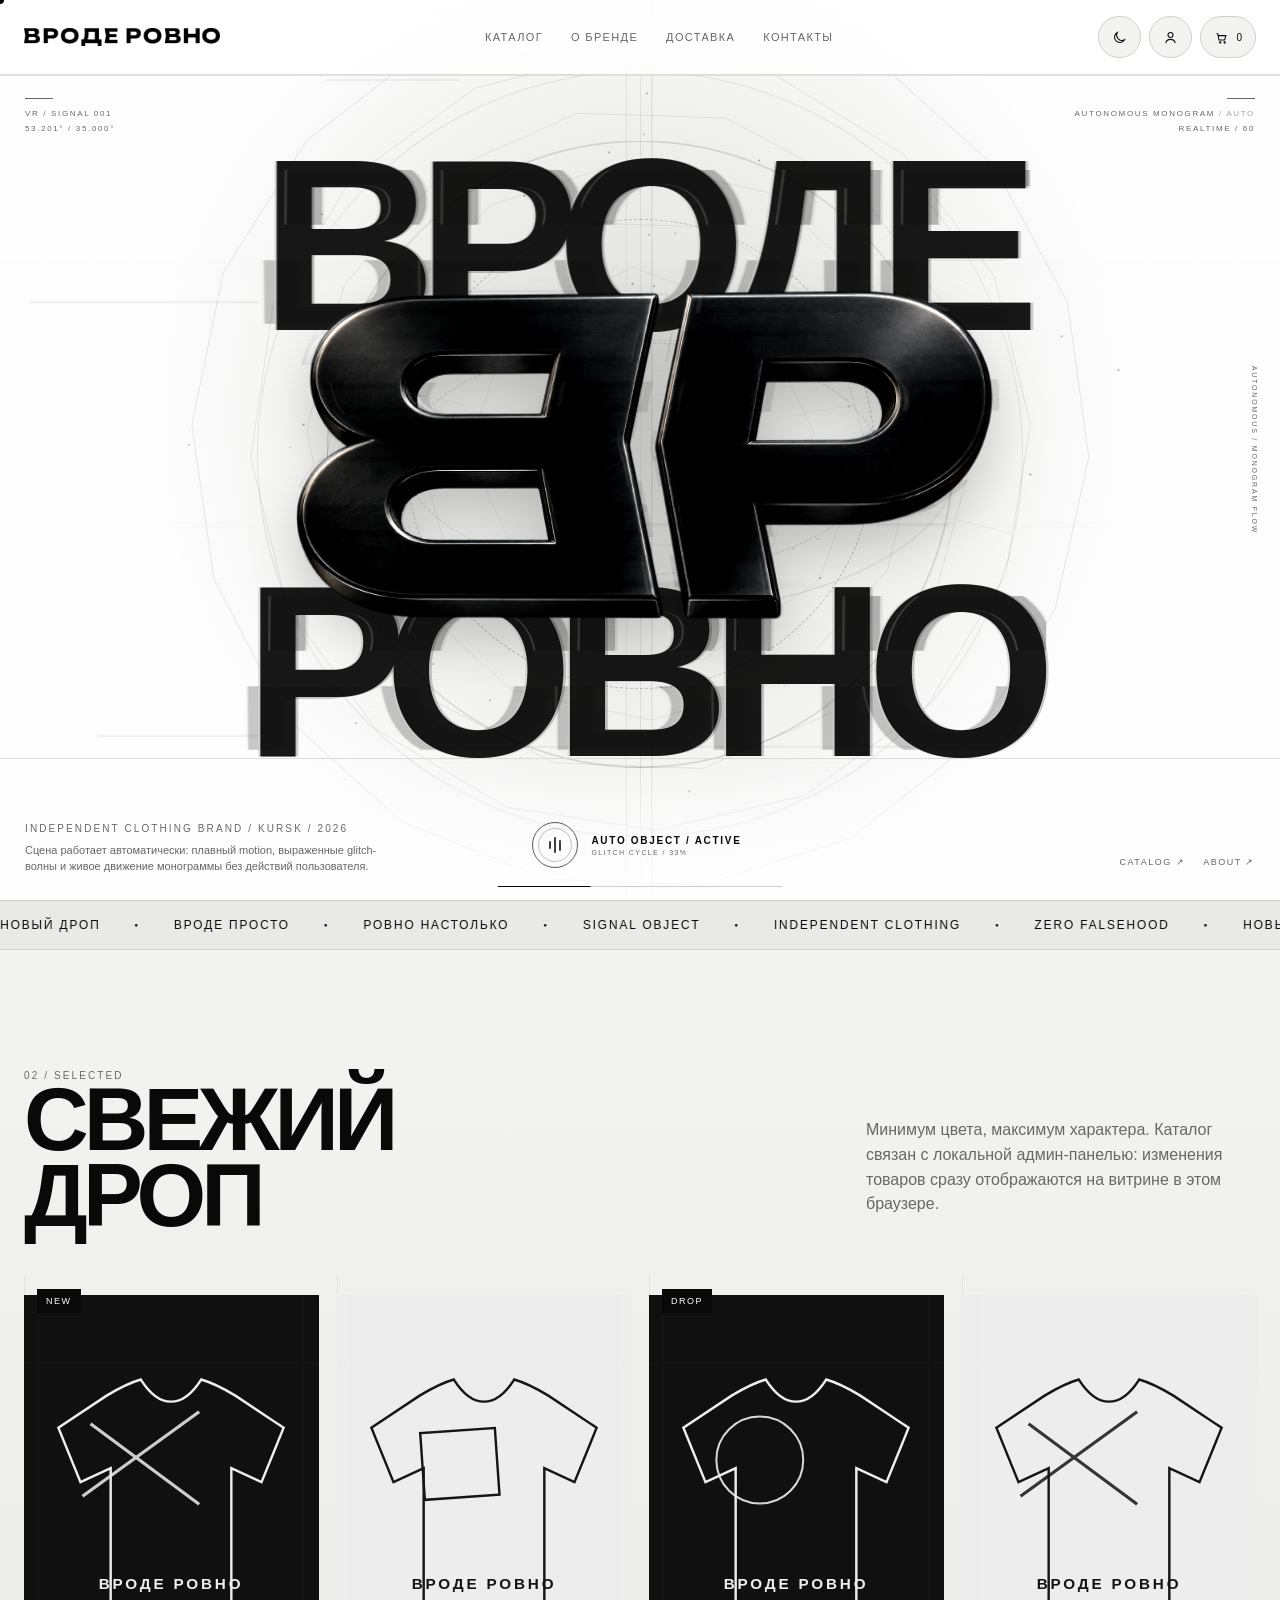
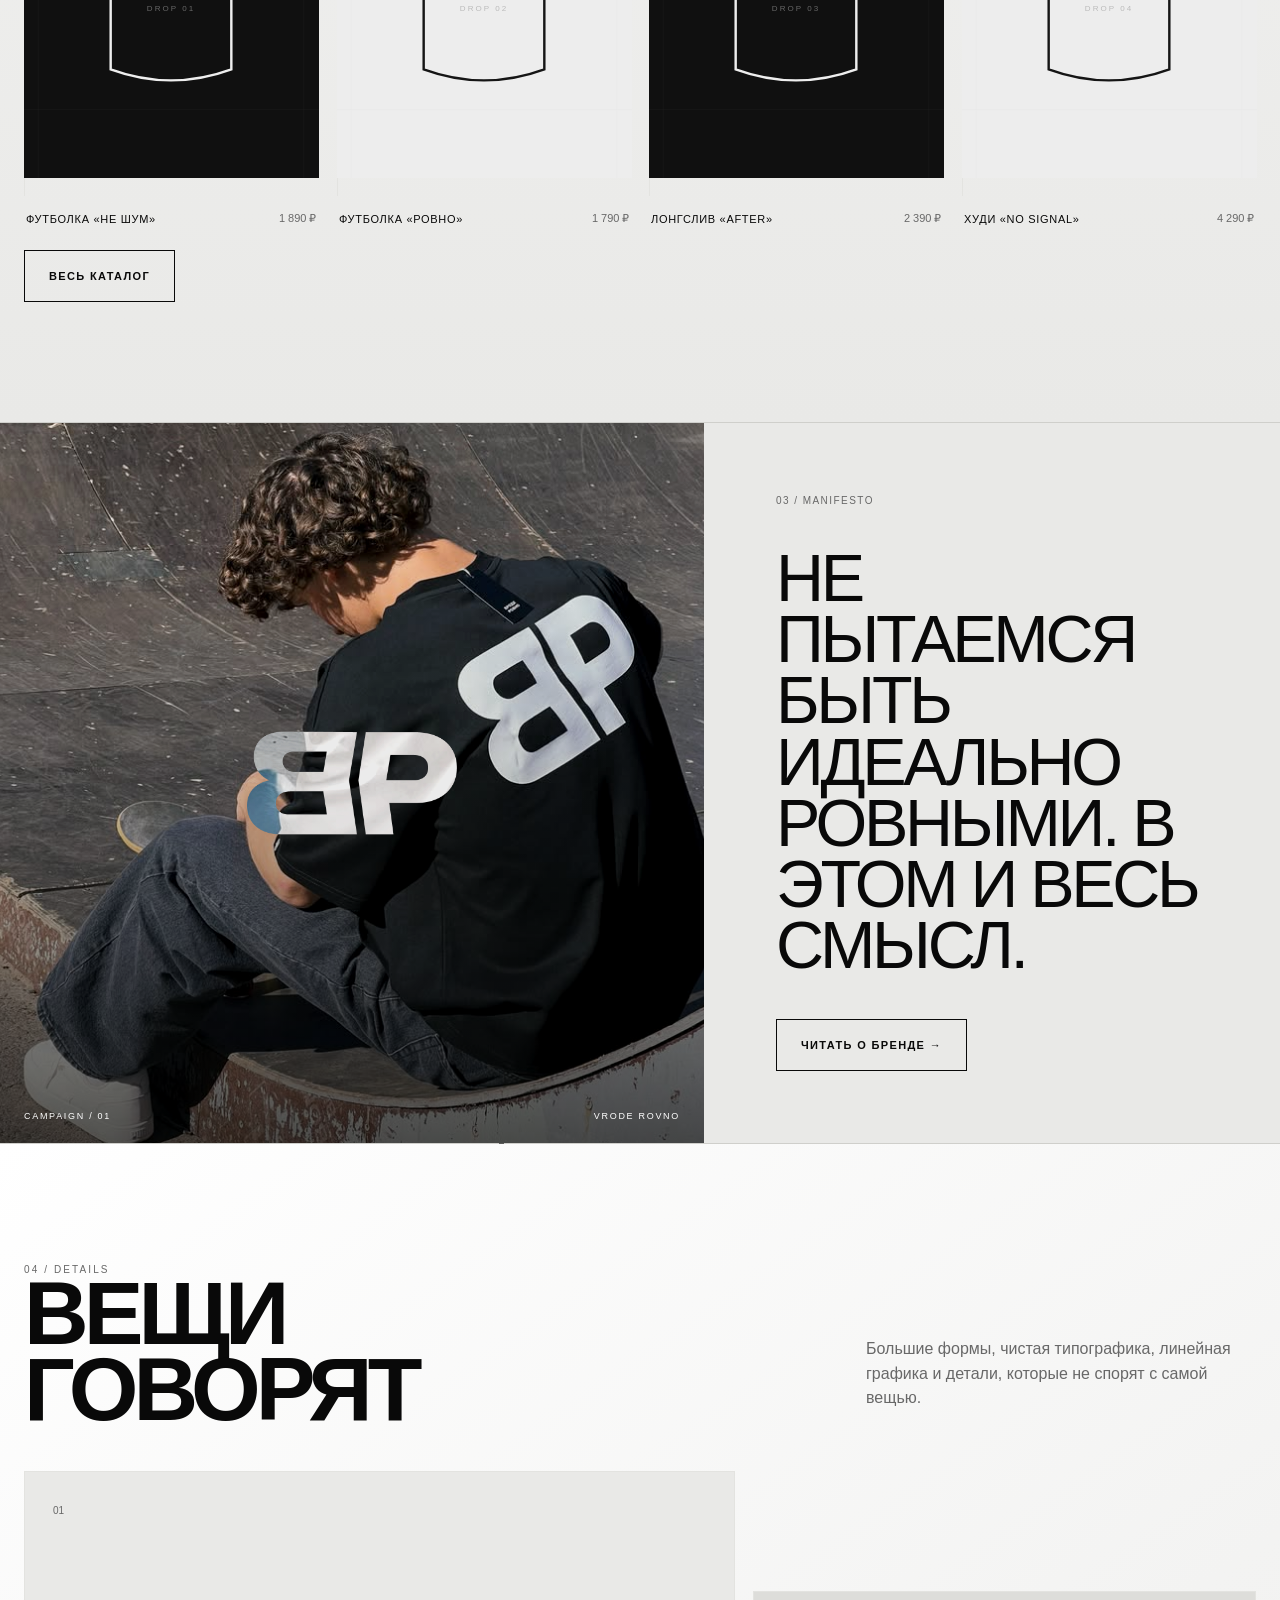
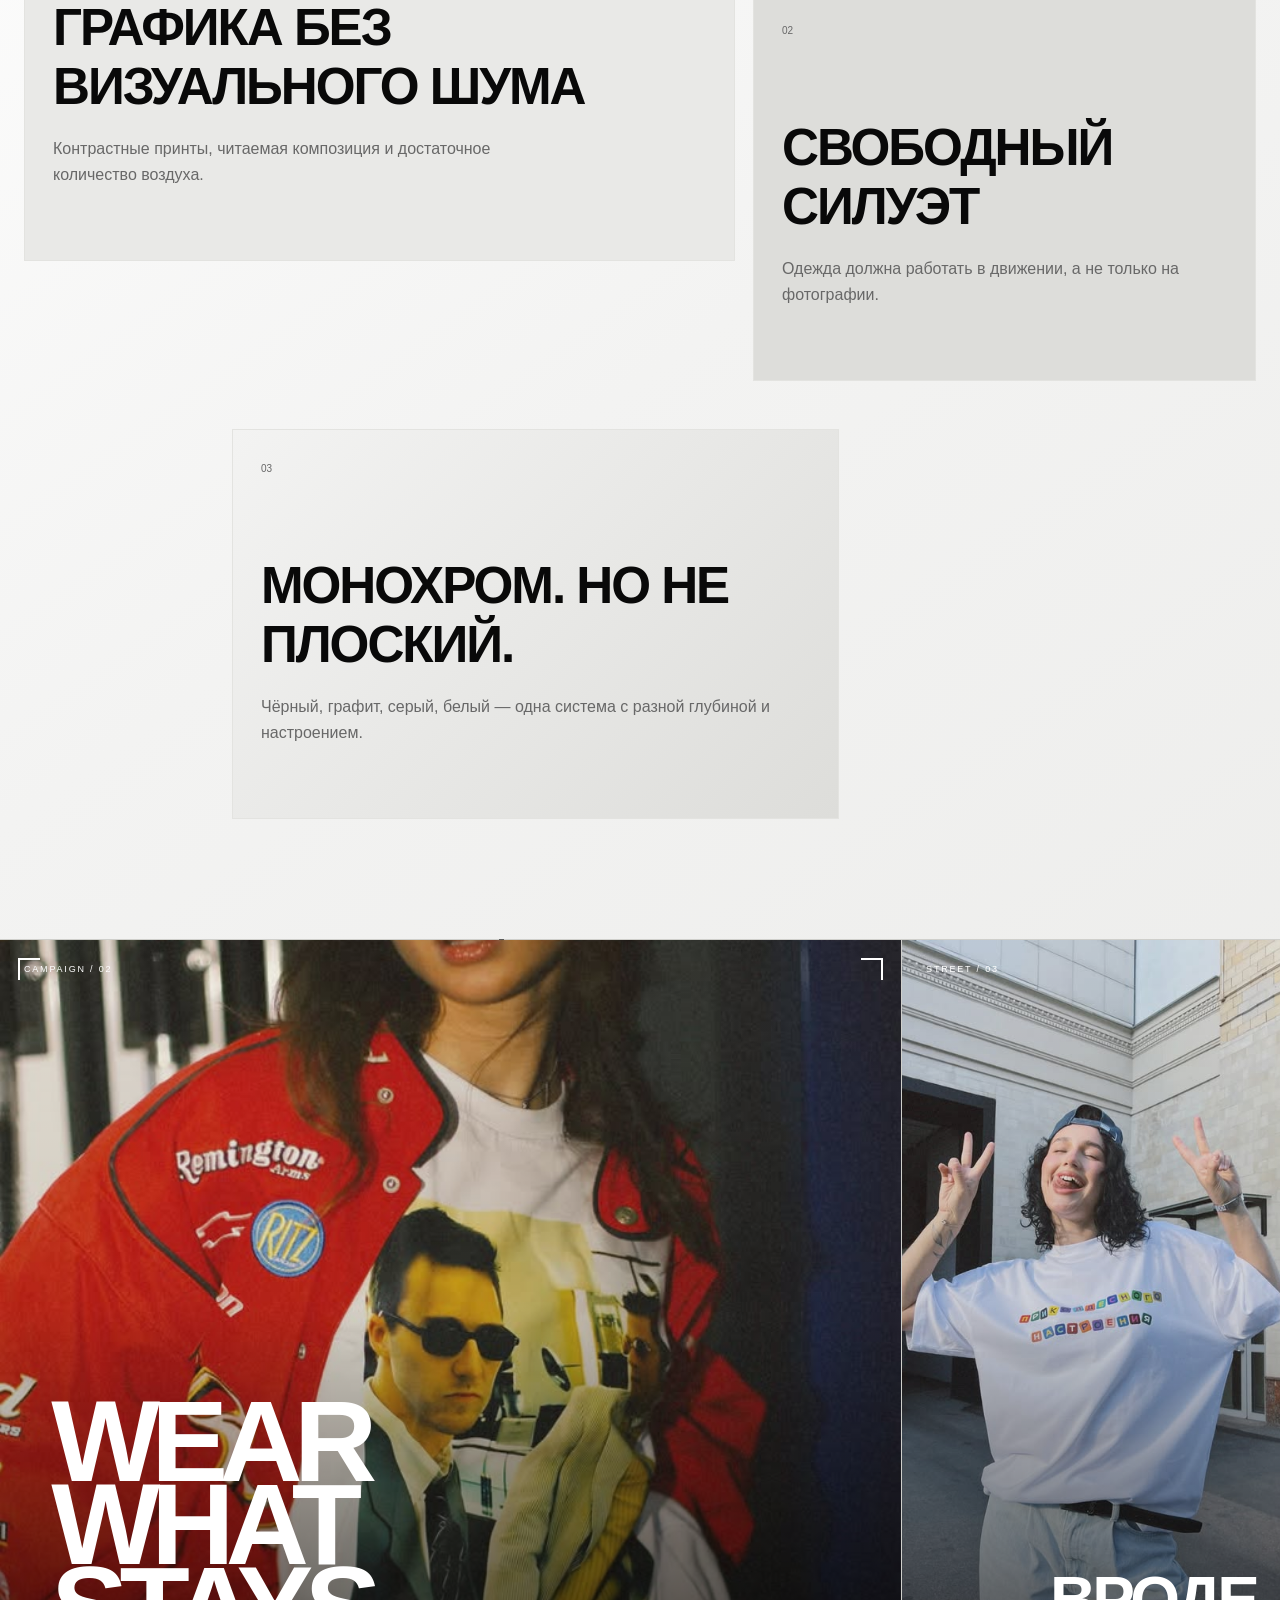
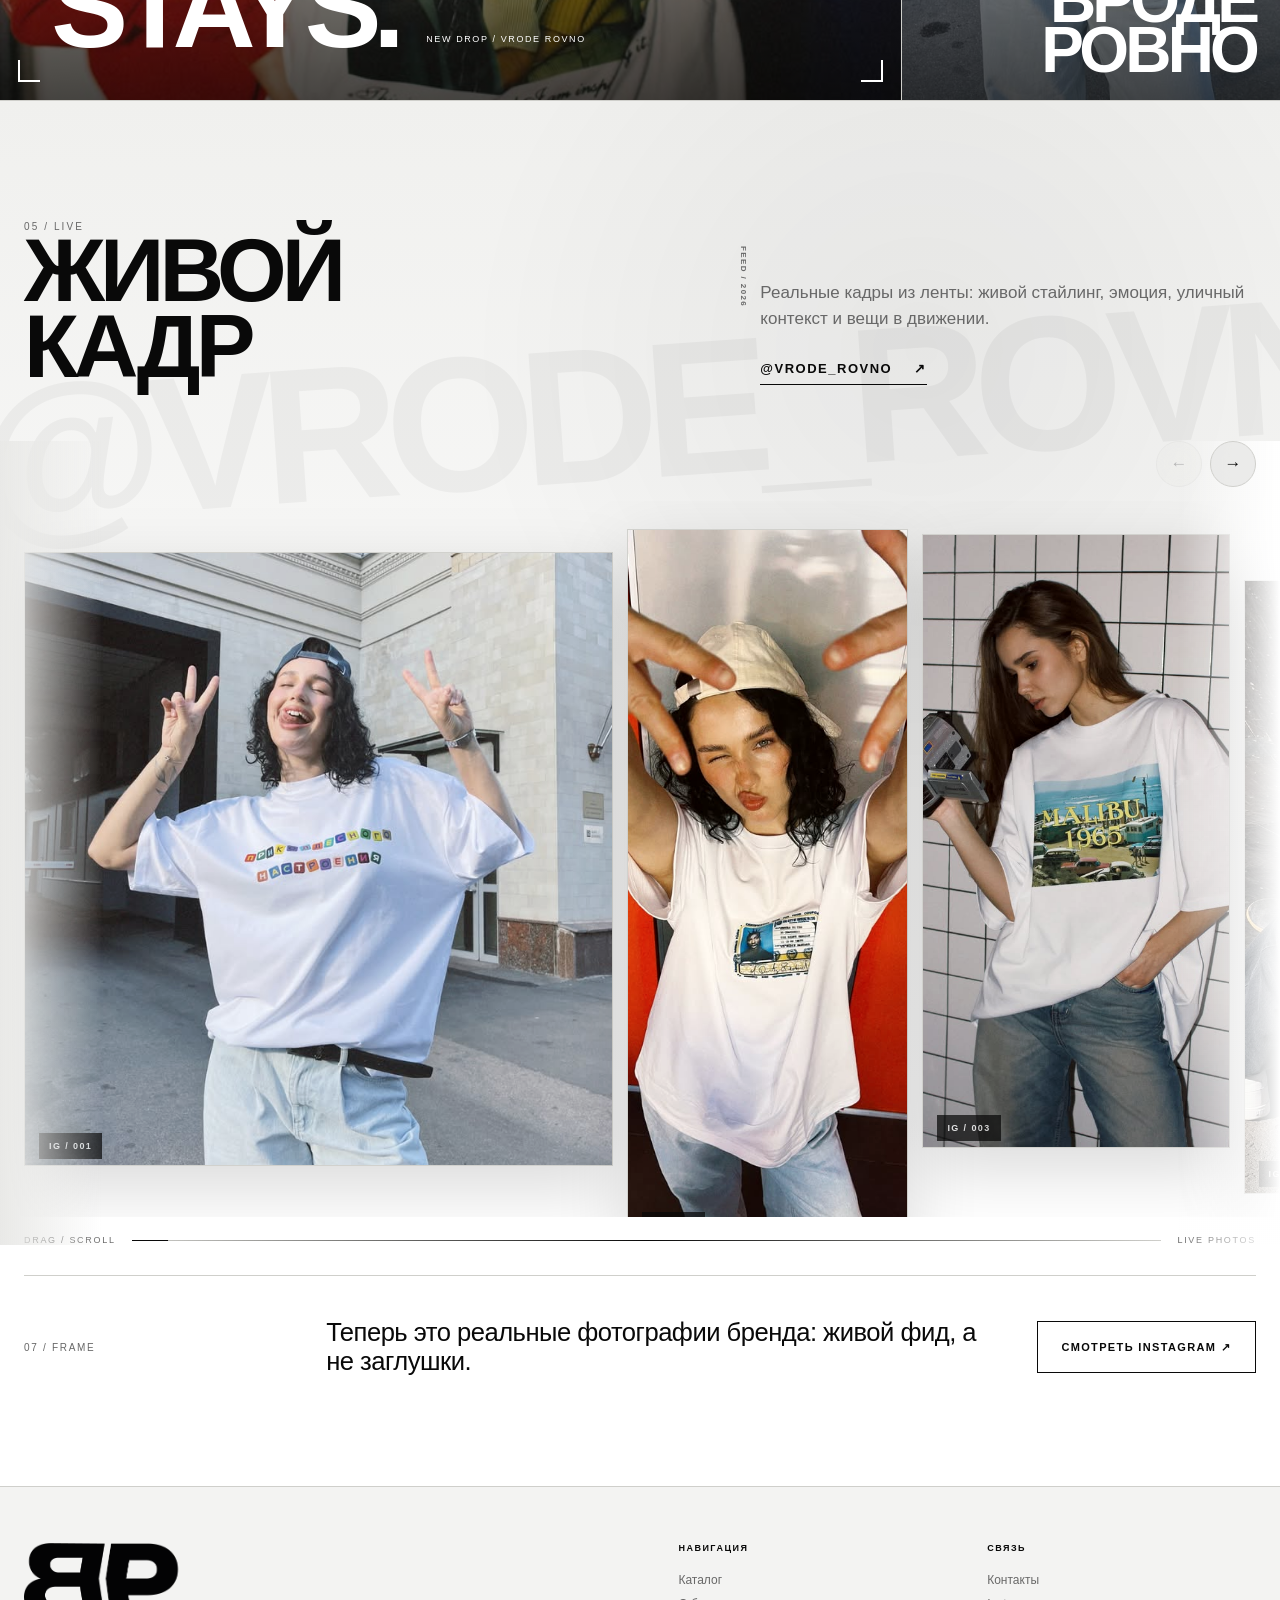
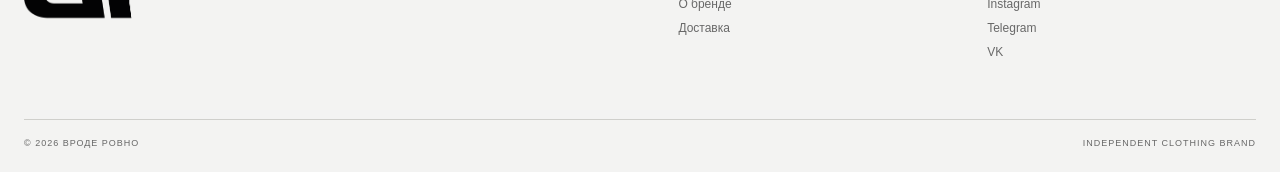
==== commit 98edc403: "Add files via upload" ====
--- a/index.html
+++ b/index.html
@@ -13,38 +13,73 @@
   <div class="hero-scanlines" aria-hidden="true"></div>
   <div class="hero-flash" aria-hidden="true"></div>
   <div class="hero-corner hero-corner-a"><span>VR / SIGNAL 001</span><span>53.201° / 35.000°</span></div>
-  <div class="hero-corner hero-corner-b"><span>INTERACTIVE GARMENT</span><span id="heroFps">REALTIME / 60</span></div>
+  <div class="hero-corner hero-corner-b"><span>AUTONOMOUS MONOGRAM</span><span id="heroFps">REALTIME / 60</span></div>
   <div class="hero-word hero-word-a glitch-text" data-text="ВРОДЕ">ВРОДЕ</div>
   <div class="hero-word hero-word-b glitch-text" data-text="РОВНО">РОВНО</div>
   <div class="hero-centerline" aria-hidden="true"></div>
   <div class="hero-stage-wrap">
     <div class="tee-stage experimental-stage" id="teeStage">
       <div class="tee-halo halo-a" aria-hidden="true"></div><div class="tee-halo halo-b" aria-hidden="true"></div><div class="tee-halo halo-c" aria-hidden="true"></div>
-      <div class="tee-object" id="teeObject">
-        <img class="tee-depth" src="assets/shirt-silhouette.svg" alt="" style="transform:translateZ(-15px)"><img class="tee-depth" src="assets/shirt-silhouette.svg" alt="" style="transform:translateZ(-10px)"><img class="tee-depth" src="assets/shirt-silhouette.svg" alt="" style="transform:translateZ(-5px)"><img class="tee-depth" src="assets/shirt-silhouette.svg" alt="" style="transform:translateZ(0px)"><img class="tee-depth" src="assets/shirt-silhouette.svg" alt="" style="transform:translateZ(5px)"><img class="tee-depth" src="assets/shirt-silhouette.svg" alt="" style="transform:translateZ(10px)"><img class="tee-depth" src="assets/shirt-silhouette.svg" alt="" style="transform:translateZ(15px)">
-        <img class="tee-face tee-front" src="assets/shirt-front.svg" alt="3D футболка ВРОДЕ РОВНО"><img class="tee-face tee-back" src="assets/shirt-back.svg" alt="Обратная сторона футболки ВРОДЕ РОВНО">
-        <div class="tee-glitch-stack" id="teeGlitchStack" aria-hidden="true"></div>
+      <div class="tee-object hero-object-stage" id="teeObject">
+        <div class="hero-object-orbit orbit-a" aria-hidden="true"></div>
+        <div class="hero-object-orbit orbit-b" aria-hidden="true"></div>
+        <div class="hero-object-core">
+          <img class="hero-object-depth" src="assets/hero-object-dark.png" alt="" style="transform:translateZ(-18px)">
+          <img class="hero-object-depth" src="assets/hero-object-dark.png" alt="" style="transform:translateZ(-12px)">
+          <img class="hero-object-depth" src="assets/hero-object-dark.png" alt="" style="transform:translateZ(-6px)">
+          <img class="hero-object-depth" src="assets/hero-object-dark.png" alt="" style="transform:translateZ(0px)">
+          <img class="hero-object-depth" src="assets/hero-object-dark.png" alt="" style="transform:translateZ(6px)">
+          <img class="hero-object-depth" src="assets/hero-object-dark.png" alt="" style="transform:translateZ(12px)">
+          <img class="hero-object-face" id="heroObjectFace" src="assets/hero-object-dark.png" alt="Монограмма ВР — главный объект баннера">
+          <div class="tee-glitch-stack" id="teeGlitchStack" aria-hidden="true"></div>
+        </div>
       </div>
     </div>
   </div>
   <div class="hero-interface">
-    <div class="hero-intro-copy"><div class="eyebrow">Independent clothing brand / Kursk / 2026</div><p>Сцена живёт сама. Наведи курсор или зажми экран — и перехвати управление сигналом.</p></div>
-    <button class="hold-trigger" id="holdTrigger" type="button" aria-label="Зажмите, чтобы усилить эффект">
-      <span class="hold-icon"><i></i></span><span class="hold-label"><b id="holdLabel">ЗАЖМИ И ДЕРЖИ</b><small id="holdStatus">HOLD TO DISTORT / 00%</small></span>
-    </button>
-    <div class="hold-progress"><i id="holdProgress"></i></div>
+    <div class="hero-intro-copy"><div class="eyebrow">Independent clothing brand / Kursk / 2026</div><p>Сцена работает автоматически: плавный motion, выраженные glitch-волны и живое движение монограммы без действий пользователя.</p></div>
+    <div class="auto-signal" aria-label="Автоматическая анимация включена">
+      <span class="auto-signal-icon"><i></i><i></i><i></i></span>
+      <span class="auto-signal-copy"><b id="signalLabel">AUTO OBJECT / ON</b><small id="signalStatus">GLITCH CYCLE / IDLE</small></span>
+    </div>
+    <div class="signal-progress"><i id="signalProgress"></i></div>
     <div class="hero-links"><a href="catalog.html">CATALOG ↗</a><a href="about.html">ABOUT ↗</a></div>
   </div>
-  <div class="hero-microcopy" id="heroMicrocopy">AUTO SIGNAL / MOVE / HOLD</div>
+  <div class="hero-microcopy" id="heroMicrocopy">AUTONOMOUS / MONOGRAM SIGNAL</div>
 </section>
-<div class="marquee"><div class="marquee-track"><span>Новый дроп</span><span>Вроде просто</span><span>Ровно настолько</span><span>Move the object</span><span>Новый дроп</span><span>Вроде просто</span><span>Ровно настолько</span><span>Move the object</span></div></div>
-<section class="section"><div class="container"><div class="section-head reveal"><div><div class="eyebrow">02 / selected</div><h2 class="section-title">Свежий<br>дроп</h2></div><p class="section-meta">Минимум цвета, максимум характера. Каталог связан с локальной админ‑панелью: изменения товаров сразу отображаются на витрине в этом браузере.</p></div><div class="product-grid" id="homeProducts"></div><div style="margin-top:26px"><a class="btn outline" href="catalog.html">Весь каталог</a></div></div></section>
-<section class="brand-strip"><div class="brand-mark-panel reveal"><img class="mark-black" src="assets/logos/logo-black-mark.png" alt="Монограмма ВРОДЕ РОВНО"><img class="mark-white" src="assets/logos/logo-white-mark.png" alt="Монограмма ВРОДЕ РОВНО"></div><div class="brand-copy reveal"><div class="micro">03 / manifesto</div><p class="quote">Не пытаемся быть идеально ровными. В этом и весь смысл.</p><div><a class="btn outline" href="about.html">Читать о бренде →</a></div></div></section>
+<div class="marquee" aria-label="ВРОДЕ РОВНО — бегущая строка"><div class="marquee-track"><div class="marquee-group"><span>Новый дроп</span><span>Вроде просто</span><span>Ровно настолько</span><span>Signal object</span><span>Independent clothing</span><span>Zero falsehood</span><span>Новый дроп</span><span>Вроде просто</span><span>Ровно настолько</span><span>Signal object</span><span>Independent clothing</span><span>Zero falsehood</span></div><div class="marquee-group" aria-hidden="true"><span>Новый дроп</span><span>Вроде просто</span><span>Ровно настолько</span><span>Signal object</span><span>Independent clothing</span><span>Zero falsehood</span><span>Новый дроп</span><span>Вроде просто</span><span>Ровно настолько</span><span>Signal object</span><span>Independent clothing</span><span>Zero falsehood</span></div></div></div>
+<section class="section"><div class="container"><div class="section-head reveal"><div><div class="eyebrow">02 / selected</div><h2 class="section-title">Свежий<br>дроп</h2></div><p class="section-meta">Минимум цвета, максимум характера. Каталог связан с локальной админ‑панелью: изменения товаров сразу отображаются на витрине в этом браузере.</p></div><div class="home-catalog-stack"><div class="product-grid" id="homeProducts"></div><div class="catalog-cta"><a class="btn outline" href="catalog.html">Весь каталог</a></div></div></div></section>
+<section class="brand-strip campaign-manifesto">
+  <div class="brand-mark-panel brand-photo-panel reveal">
+    <img class="brand-photo" src="assets/instagram/ig-live-04.jpg" alt="ВРОДЕ РОВНО — чёрная футболка, streetwear">
+    <div class="brand-photo-shade"></div>
+    <img class="brand-photo-monogram" src="assets/logos/logo-white-mark.png" alt="ВР">
+    <div class="brand-photo-meta"><span>CAMPAIGN / 01</span><span>VRODE ROVNO</span></div>
+  </div>
+  <div class="brand-copy reveal">
+    <div class="micro">03 / manifesto</div>
+    <p class="quote">Не пытаемся быть идеально ровными. В этом и весь смысл.</p>
+    <div><a class="btn outline" href="about.html">Читать о бренде →</a></div>
+  </div>
+</section>
 <section class="section"><div class="container"><div class="section-head reveal"><div><div class="eyebrow">04 / details</div><h2 class="section-title">Вещи<br>говорят</h2></div><p class="section-meta">Большие формы, чистая типографика, линейная графика и детали, которые не спорят с самой вещью.</p></div><div class="editorial"><div class="card reveal"><span class="card-num">01</span><h3>Графика без визуального шума</h3><p>Контрастные принты, читаемая композиция и достаточное количество воздуха.</p></div><div class="card reveal"><span class="card-num">02</span><h3>Свободный силуэт</h3><p>Одежда должна работать в движении, а не только на фотографии.</p></div><div class="card reveal"><span class="card-num">03</span><h3>Монохром. Но не плоский.</h3><p>Чёрный, графит, серый, белый — одна система с разной глубиной и настроением.</p></div></div></div></section>
+<section class="campaign-wall" aria-label="ВРОДЕ РОВНО — кампейн">
+  <a class="campaign-frame campaign-frame--main reveal" href="catalog.html">
+    <img src="assets/instagram/ig-live-07.jpg" alt="ВРОДЕ РОВНО — образ с белой футболкой">
+    <span class="campaign-no">CAMPAIGN / 02</span>
+    <span class="campaign-copy"><b>WEAR<br>WHAT<br>STAYS.</b><small>NEW DROP / VRODE ROVNO</small></span>
+    <i class="campaign-corner tl"></i><i class="campaign-corner tr"></i><i class="campaign-corner bl"></i><i class="campaign-corner br"></i>
+  </a>
+  <a class="campaign-frame campaign-frame--side reveal" href="catalog.html">
+    <img src="assets/instagram/ig-live-01.jpg" alt="ВРОДЕ РОВНО — белая футболка на улице">
+    <span class="campaign-no">STREET / 03</span>
+    <span class="campaign-side-copy">ВРОДЕ<br>РОВНО</span>
+  </a>
+</section>
 <section class="social-gallery section" id="instagramGallery">
   <div class="container social-head reveal">
     <div>
-      <div class="eyebrow">05 / instagram</div>
+      <div class="eyebrow">05 / live</div>
       <h2 class="section-title glitch-heading">ЖИВОЙ<br>КАДР</h2>
     </div>
     <div class="social-meta">
@@ -54,7 +89,11 @@
   </div>
 
   <div class="social-rail-wrap reveal">
-    <div class="social-rail" id="socialRail">
+    <div class="social-rail-controls" aria-label="Управление галереей">
+      <button type="button" id="socialPrev" aria-label="Назад">←</button>
+      <button type="button" id="socialNext" aria-label="Вперёд">→</button>
+    </div>
+    <div class="social-rail" id="socialRail" tabindex="0" aria-label="Горизонтальная галерея фотографий">
       <button class="social-shot social-shot--wide social-shot--feature" data-ig="0" aria-label="Открыть фото 1"><img src="assets/instagram/ig-live-01.jpg" alt="ВРОДЕ РОВНО — девушка в белой футболке на улице" loading="lazy"><span class="social-shot-top">STREET / MOOD</span><span class="social-shot-title">НАСТРОЕНИЕ</span><span class="social-shot-code">IG / 001</span></button>
       <button class="social-shot social-shot--tall" data-ig="1" aria-label="Открыть фото 2"><img src="assets/instagram/ig-live-02.jpg" alt="ВРОДЕ РОВНО — девушка в белой футболке на ярком фоне" loading="lazy"><span class="social-shot-top">DROP / 02</span><span class="social-shot-title">NO RULES</span><span class="social-shot-code">IG / 002</span></button>
       <button class="social-shot" data-ig="2" aria-label="Открыть фото 3"><img src="assets/instagram/ig-live-03.jpg" alt="ВРОДЕ РОВНО — девушка с камерой в белой футболке" loading="lazy"><span class="social-shot-top">CAMERA / 03</span><span class="social-shot-title">MALIBU 1965</span><span class="social-shot-code">IG / 003</span></button>
@@ -63,7 +102,7 @@
       <button class="social-shot social-shot--tall" data-ig="5" aria-label="Открыть фото 6"><img src="assets/instagram/ig-live-06.jpg" alt="ВРОДЕ РОВНО — чёрная футболка с графикой на спине" loading="lazy"><span class="social-shot-top">GRAPHIC / 06</span><span class="social-shot-title">LINE ART</span><span class="social-shot-code">IG / 006</span></button>
       <button class="social-shot social-shot--wide" data-ig="6" aria-label="Открыть фото 7"><img src="assets/instagram/ig-live-07.jpg" alt="ВРОДЕ РОВНО — белая футболка с принтом и красная куртка" loading="lazy"><span class="social-shot-top">LOOK / 07</span><span class="social-shot-title">FREEDOM</span><span class="social-shot-code">IG / 007</span></button>
     </div>
-    <div class="social-drag-hint"><span>DRAG / SCROLL</span><i><b id="socialProgress"></b></i><span>INSTAGRAM FEED</span></div>
+    <div class="social-drag-hint"><span>DRAG / SCROLL</span><i><b id="socialProgress"></b></i><span>LIVE PHOTOS</span></div>
   </div>
 
   <div class="container social-bottom reveal">
@@ -83,4 +122,4 @@
   </div>
   <button class="ig-lightbox-nav next" id="igNext" aria-label="Следующее фото">→</button>
 </div>
-</main><footer class="footer"><div class="container"><div class="footer-grid"><div class="footer-brand"><img class="white" src="assets/logos/logo-white-mark.png" alt=""><img class="black" src="assets/logos/logo-black-mark.png" alt=""><div class="footer-brand-text">ВРОДЕ<br>РОВНО</div></div><div class="footer-col"><b>Навигация</b><a href="catalog.html">Каталог</a><a href="about.html">О бренде</a><a href="delivery.html">Доставка</a></div><div class="footer-col"><b>Связь</b><a href="contacts.html">Контакты</a><a href="https://www.instagram.com/vrode_rovno/" target="_blank" rel="noopener">Instagram</a><a href="#">Telegram</a><a href="#">VK</a></div></div><div class="footer-bottom"><span>© 2026 ВРОДЕ РОВНО</span><span>Independent clothing brand</span></div></div></footer><script src="assets/auth.js"></script><script src="assets/catalog.js"></script><script src="assets/media.js"></script><script src="assets/app.js"></script></body></html>+</main><footer class="footer"><div class="container"><div class="footer-grid"><div class="footer-brand"><a href="index.html" aria-label="ВРОДЕ РОВНО"><img class="footer-mark" src="assets/logos/logo-black-mark.png" alt="ВР"></a></div><div class="footer-col"><b>Навигация</b><a href="catalog.html">Каталог</a><a href="about.html">О бренде</a><a href="delivery.html">Доставка</a></div><div class="footer-col"><b>Связь</b><a href="contacts.html">Контакты</a><a href="https://www.instagram.com/vrode_rovno/" target="_blank" rel="noopener">Instagram</a><a href="#">Telegram</a><a href="https://vk.ru/vrovno" target="_blank" rel="noopener">VK</a></div></div><div class="footer-bottom"><span>© 2026 ВРОДЕ РОВНО</span><span>Independent clothing brand</span></div></div></footer><script src="assets/auth.js"></script><script src="assets/catalog.js"></script><script src="assets/media.js"></script><script src="assets/app.js"></script></body></html>
--- a/assets/styles.css
+++ b/assets/styles.css
@@ -19,7 +19,7 @@
 @media(max-width:1080px){.hero-word{font-size:22vw}.experimental-stage{width:78vw}.hero-interface{grid-template-columns:1fr auto 1fr}.hero-intro-copy p{display:none}}
 @media(max-width:760px){.hero-experiment{min-height:760px;height:100svh;padding:0!important}.hero-corner{top:78px}.hero-corner-a{left:14px}.hero-corner-b{right:14px}.hero-corner span:nth-child(2){display:none}.hero-word{font-size:27vw}.hero-word-a{top:21%}.hero-word-b{bottom:24%}.hero-stage-wrap{inset:64px 0 116px}.experimental-stage{width:100vw;height:64vh!important;margin:0!important}.tee-object{width:min(108vw,600px)!important}.hero-interface{min-height:116px;padding:16px 14px;grid-template-columns:1fr auto}.hero-intro-copy{display:none}.hero-links{gap:11px}.hero-links a{font-size:8px}.hold-trigger{justify-self:start}.hold-progress{bottom:8px;width:54vw}.hero-microcopy{display:none}.hero-scanlines{opacity:.1}}
 .btn{display:inline-flex;justify-content:center;align-items:center;gap:10px;height:52px;padding:0 24px;border:1px solid var(--text);background:var(--text);color:var(--bg);text-transform:uppercase;font-size:11px;letter-spacing:1.35px;font-weight:700;cursor:pointer;transition:.3s var(--ease)}.btn:hover{background:transparent;color:var(--text)}.btn.outline{background:transparent;color:var(--text)}.btn.outline:hover{background:var(--text);color:var(--bg)}.eyebrow{font-size:10px;letter-spacing:2.1px;text-transform:uppercase;color:var(--muted)}.micro{font-size:10px;letter-spacing:1.45px;text-transform:uppercase;color:var(--muted)}
-.marquee{border-top:1px solid var(--line);border-bottom:1px solid var(--line);overflow:hidden;padding:17px 0}.marquee-track{display:flex;width:max-content;gap:34px;animation:marquee 24s linear infinite;text-transform:uppercase;font-size:12px;letter-spacing:1.8px}.marquee-track span:after{content:"●";margin-left:34px;font-size:6px;vertical-align:middle}@keyframes marquee{to{transform:translateX(-50%)}}
+.marquee{border-top:1px solid var(--line);border-bottom:1px solid var(--line);overflow:hidden;padding:17px 0}.marquee-track{display:flex;width:max-content;gap:0;animation:marquee 22s linear infinite;text-transform:uppercase;font-size:12px;letter-spacing:1.8px;will-change:transform}.marquee-group{display:flex;flex:0 0 auto;align-items:center}.marquee-group span{display:flex;align-items:center;white-space:nowrap}.marquee-group span:after{content:"●";display:inline-block;margin:0 34px;font-size:6px;line-height:1;vertical-align:middle}@keyframes marquee{from{transform:translate3d(0,0,0)}to{transform:translate3d(-50%,0,0)}}
 .section{padding:120px 0}.section-head{display:flex;justify-content:space-between;gap:40px;align-items:end;margin-bottom:44px}.section-title{margin:0;font-size:clamp(48px,7vw,110px);letter-spacing:-.055em;line-height:.85;text-transform:uppercase}.section-meta{max-width:390px;color:var(--muted);line-height:1.55}.product-grid{display:grid;grid-template-columns:repeat(4,1fr);gap:18px}.product-card{position:relative}.product-image{position:relative;overflow:hidden;background:var(--surface);aspect-ratio:3/4;border:1px solid var(--line-soft)}.product-image img{width:100%;height:100%;object-fit:cover;transition:transform .7s var(--ease),filter .4s}.product-card:hover img{transform:scale(1.025)}html[data-theme="light"] .product-image img{filter:contrast(.96)}.product-tag{position:absolute;top:12px;left:12px;background:var(--text);color:var(--bg);font-size:9px;letter-spacing:1.5px;padding:7px 9px;text-transform:uppercase}.quick-add{position:absolute;bottom:12px;right:12px;width:42px;height:42px;border:none;background:var(--text);color:var(--bg);border-radius:999px;font-size:22px;cursor:pointer;transform:translateY(15px);opacity:0;transition:.3s var(--ease)}.product-card:hover .quick-add{transform:none;opacity:1}.product-info{padding:14px 2px 20px;display:flex;justify-content:space-between;gap:12px}.product-name{font-size:11px;letter-spacing:.7px;text-transform:uppercase;line-height:1.35}.product-price{white-space:nowrap;font-size:11px;color:var(--muted)}
 .brand-strip{display:grid;grid-template-columns:1.1fr .9fr;border-top:1px solid var(--line);border-bottom:1px solid var(--line);min-height:720px}.brand-mark-panel{display:grid;place-items:center;background:var(--text);overflow:hidden;position:relative}.brand-mark-panel img{width:52%;filter:none}.brand-mark-panel .mark-black{display:block}.brand-mark-panel .mark-white{display:none}html[data-theme="light"] .brand-mark-panel{background:#0a0a0a}html[data-theme="light"] .brand-mark-panel .mark-black{display:none}html[data-theme="light"] .brand-mark-panel .mark-white{display:block}.brand-copy{padding:72px;display:flex;flex-direction:column;justify-content:space-between}.brand-copy .quote{font-size:clamp(38px,5.2vw,82px);line-height:.92;letter-spacing:-.05em;text-transform:uppercase;margin:0}
 .page-hero{padding:150px 0 56px;border-bottom:1px solid var(--line)}.page-title{font-size:clamp(64px,11vw,170px);margin:0;line-height:.8;letter-spacing:-.065em;text-transform:uppercase}.page-sub{max-width:680px;margin:34px 0 0;color:var(--muted);font-size:17px;line-height:1.5}.catalog-tools{position:sticky;top:74px;z-index:20;background:var(--header);backdrop-filter:blur(14px);border-bottom:1px solid var(--line)}.tools-inner{min-height:78px;display:flex;align-items:center;justify-content:space-between;gap:16px}.filters{display:flex;gap:8px;flex-wrap:wrap}.chip{border:1px solid var(--line);background:transparent;color:var(--muted);padding:10px 14px;text-transform:uppercase;font-size:10px;letter-spacing:1px;cursor:pointer}.chip.active,.chip:hover{background:var(--text);color:var(--bg);border-color:var(--text)}.select{background:var(--surface);color:var(--text);border:1px solid var(--line);padding:10px 12px}.catalog-wrap{padding:44px 0 120px}
@@ -368,3 +368,395 @@
 .hero-experiment.is-auto .hero-word{letter-spacing:calc(-.085em + var(--glitch,0)*.006em)}
 .hero-experiment.is-auto .hero-corner-b span:first-child:after{content:" / AUTO";opacity:.6}
 @media(max-width:760px){.tee-face{filter:drop-shadow(0 28px 28px rgba(0,0,0,.28));}.tee-object{width:min(104vw,580px)!important}}
+
+
+/* =========================================================
+   V10 — smoother autonomous hero + editable hero garment
+   ========================================================= */
+.hero-experiment{cursor:default}
+.hero-experiment .hero-flash{display:none!important}
+.hero-experiment .tee-object{transition:filter .45s ease}
+.hero-experiment.is-distorting .tee-object{filter:contrast(calc(1 + var(--glitch,0)*.38)) brightness(calc(1 + var(--glitch,0)*.045))}
+.hero-experiment.is-auto .halo-a{animation-duration:14s!important}
+.hero-experiment.is-auto .halo-b{animation-duration:9s!important}
+.hero-experiment.is-auto .halo-c{animation-duration:3.8s!important}
+.hero-experiment.is-distorting .glitch-text:before{opacity:calc(var(--glitch,0)*.30);transform:translate(calc(var(--glitch,0)*10px),-1px)}
+.hero-experiment.is-distorting .glitch-text:after{opacity:calc(var(--glitch,0)*.22);transform:translate(calc(var(--glitch,0)*-13px),1px)}
+.auto-signal{justify-self:center;display:flex;align-items:center;gap:13px;padding:7px 13px 7px 7px;user-select:none;pointer-events:none}
+.auto-signal-icon{width:46px;height:46px;border:1px solid var(--line);border-radius:50%;display:flex;align-items:center;justify-content:center;gap:3px;position:relative}
+.auto-signal-icon:after{content:"";position:absolute;inset:5px;border:1px solid color-mix(in srgb,var(--text) 24%,transparent);border-radius:50%}
+.auto-signal-icon i{width:2px;background:var(--text);opacity:.78;border-radius:2px;animation:autoBars 1.8s ease-in-out infinite}.auto-signal-icon i:nth-child(1){height:8px}.auto-signal-icon i:nth-child(2){height:16px;animation-delay:-.45s}.auto-signal-icon i:nth-child(3){height:11px;animation-delay:-.9s}
+@keyframes autoBars{0%,100%{transform:scaleY(.55);opacity:.35}50%{transform:scaleY(1.15);opacity:1}}
+.auto-signal-copy{display:grid;gap:3px}.auto-signal-copy b{font-size:10px;letter-spacing:1.7px}.auto-signal-copy small{font-size:7px;letter-spacing:1.4px;color:var(--muted)}
+.signal-progress{position:absolute;left:50%;bottom:13px;width:min(285px,36vw);height:1px;background:var(--line);transform:translateX(-50%);overflow:hidden}.signal-progress i{display:block;width:0;height:100%;background:var(--text);box-shadow:0 0 12px color-mix(in srgb,var(--text) 35%,transparent);transition:width .10s linear}
+.hero-experiment.is-auto .auto-signal-icon{border-color:color-mix(in srgb,var(--text) 60%,var(--line))}
+.hero-experiment.is-auto .auto-signal-copy b{opacity:1}.hero-experiment:not(.is-auto) .auto-signal-copy b{opacity:.62}
+
+.admin-hero-panel{margin:0 0 18px;padding:26px;background:linear-gradient(135deg,var(--surface2),var(--surface));overflow:hidden;position:relative}
+.admin-hero-panel:before{content:"";position:absolute;inset:0;background:linear-gradient(90deg,transparent,color-mix(in srgb,var(--text) 3%,transparent),transparent);pointer-events:none}
+.admin-hero-head{display:flex;justify-content:space-between;gap:30px;align-items:flex-start;margin-bottom:22px}.admin-hero-head h2{font-size:24px!important;letter-spacing:-.035em!important;margin:5px 0 0!important}.admin-hero-head p{max-width:540px;margin:0;color:var(--muted);font-size:11px;line-height:1.55}
+.hero-admin-grid{display:grid;grid-template-columns:1fr 1fr;gap:12px}.hero-admin-slot{border:1px solid var(--line);background:var(--bg);padding:12px}.hero-admin-slot-head{display:flex;justify-content:space-between;gap:12px;align-items:center;margin-bottom:10px;font-size:9px;letter-spacing:1.2px}.hero-admin-slot-head span{color:var(--muted)}
+.hero-admin-preview{height:290px;display:grid;place-items:center;background:radial-gradient(circle at 50% 45%,var(--surface2),var(--bg) 70%);border:1px solid var(--line-soft);overflow:hidden}.hero-admin-preview img{width:94%;height:94%;object-fit:contain;filter:drop-shadow(0 24px 24px rgba(0,0,0,.22))}
+.hero-admin-actions{display:flex;gap:7px;margin-top:10px;flex-wrap:wrap}.hero-file-btn{display:inline-flex;align-items:center;justify-content:center;cursor:pointer}.hero-admin-actions .tiny-btn{flex:1;min-width:130px}
+@media(max-width:760px){.auto-signal{justify-self:start}.signal-progress{bottom:8px;width:54vw}.admin-hero-head{display:block}.admin-hero-head p{margin-top:14px}.hero-admin-grid{grid-template-columns:1fr}.hero-admin-preview{height:250px}}
+\n\n/* =========================================================
+   V11 — pronounced smooth monochrome glitch
+   ========================================================= */
+.hero-experiment{--glitch:0}
+.hero-experiment .hero-flash{display:block!important;opacity:0;background:var(--text);mix-blend-mode:difference;transition:opacity .18s ease}
+.hero-experiment.is-distorting .hero-flash{opacity:calc(var(--glitch,0)*.055)}
+.hero-experiment:after{content:"";position:absolute;inset:0;z-index:12;pointer-events:none;opacity:0;background:
+  linear-gradient(to bottom,transparent 0 8%,color-mix(in srgb,var(--text) 18%,transparent) 8% 8.4%,transparent 8.4% 29%,color-mix(in srgb,var(--text) 10%,transparent) 29% 31%,transparent 31% 58%,color-mix(in srgb,var(--text) 15%,transparent) 58% 58.7%,transparent 58.7% 79%,color-mix(in srgb,var(--text) 8%,transparent) 79% 82%,transparent 82%),
+  repeating-linear-gradient(90deg,transparent 0 43px,color-mix(in srgb,var(--text) 4%,transparent) 44px,transparent 46px);
+  mix-blend-mode:difference;will-change:opacity,transform;transition:opacity .16s ease}
+.hero-experiment.is-distorting:after{opacity:calc(.04 + var(--glitch,0)*.42);animation:heroInterference 1.12s ease-in-out infinite alternate}
+@keyframes heroInterference{0%{transform:translate3d(calc(var(--glitch,0)*-5px),-1px,0) scaleY(1)}42%{transform:translate3d(calc(var(--glitch,0)*8px),2px,0) scaleY(1.003)}100%{transform:translate3d(calc(var(--glitch,0)*-11px),-2px,0) scaleY(.998)}}
+.hero-experiment .tee-object{transition:filter .24s ease}
+.hero-experiment.is-distorting .tee-object{filter:contrast(calc(1 + var(--glitch,0)*.92)) brightness(calc(1 + var(--glitch,0)*.11)) saturate(calc(1 - var(--glitch,0)*.15))}
+.hero-experiment.is-auto .halo-a{animation-duration:8.2s!important}.hero-experiment.is-auto .halo-b{animation-duration:5.1s!important}.hero-experiment.is-auto .halo-c{animation-duration:1.9s!important}
+.hero-experiment.is-distorting .glitch-text:before{opacity:calc(.08 + var(--glitch,0)*.58);clip-path:inset(8% 0 61% 0);transform:translate(calc(var(--glitch,0)*26px),-2px) skewX(calc(var(--glitch,0)*-1.2deg));filter:blur(calc(var(--glitch,0)*.25px))}
+.hero-experiment.is-distorting .glitch-text:after{opacity:calc(.06 + var(--glitch,0)*.47);clip-path:inset(57% 0 7% 0);transform:translate(calc(var(--glitch,0)*-34px),2px) skewX(calc(var(--glitch,0)*1.5deg));filter:blur(calc(var(--glitch,0)*.2px))}
+.hero-experiment.is-distorting .hero-word{filter:blur(calc(var(--glitch,0)*.85px));text-shadow:calc(var(--glitch,0)*7px) 0 0 color-mix(in srgb,var(--text) 22%,transparent),calc(var(--glitch,0)*-6px) 0 0 color-mix(in srgb,var(--surface4) 70%,transparent)}
+.hero-experiment.is-distorting .tee-glitch-stack{opacity:calc(.18 + var(--glitch,0)*.82)}
+.glitch-slice{filter:contrast(1.65) brightness(1.15);mix-blend-mode:difference}
+.glitch-slice:nth-child(3n){mix-blend-mode:screen;filter:contrast(1.35) brightness(1.22)}
+.glitch-slice:nth-child(4n){mix-blend-mode:overlay}
+.hero-experiment.is-distorting .hero-centerline{opacity:calc(.32 + var(--glitch,0)*.68);box-shadow:calc(var(--glitch,0)*30px) 0 0 color-mix(in srgb,var(--text) 18%,transparent),calc(var(--glitch,0)*-38px) 0 0 color-mix(in srgb,var(--surface4) 90%,transparent)}
+.hero-experiment.is-distorting .hero-scanlines{opacity:calc(.22 + var(--glitch,0)*.46)}
+@media(max-width:760px){.hero-experiment.is-distorting .glitch-text:before{transform:translate(calc(var(--glitch,0)*17px),-1px)}.hero-experiment.is-distorting .glitch-text:after{transform:translate(calc(var(--glitch,0)*-21px),1px)}.hero-experiment.is-distorting:after{opacity:calc(.03 + var(--glitch,0)*.30)}}
+
+
+/* =========================================================
+   V12 — campaign photo banners / fixed horizontal live feed
+   ========================================================= */
+
+/* Existing rail had width:max-content which meant the element itself expanded
+   instead of becoming a horizontal scroll viewport. */
+.social-rail-wrap{
+  overflow:hidden;
+}
+.social-rail{
+  width:100%;
+  max-width:100%;
+  box-sizing:border-box;
+  overflow-x:auto;
+  overflow-y:hidden;
+  touch-action:pan-x pan-y;
+  -webkit-overflow-scrolling:touch;
+  scroll-behavior:smooth;
+}
+.social-rail:focus-visible{outline:1px solid var(--text);outline-offset:-1px}
+
+.social-rail-controls{
+  width:min(calc(100% - 48px),var(--max));
+  margin:0 auto 14px;
+  display:flex;
+  justify-content:flex-end;
+  gap:8px;
+  position:relative;
+  z-index:12;
+}
+.social-rail-controls button{
+  width:46px;height:46px;border-radius:50%;
+  border:1px solid var(--line);
+  background:color-mix(in srgb,var(--surface2) 88%,transparent);
+  color:var(--text);
+  backdrop-filter:blur(12px);
+  cursor:pointer;
+  font-size:17px;
+  transition:transform .25s var(--ease),background .25s,color .25s;
+}
+.social-rail-controls button:hover{background:var(--text);color:var(--bg);transform:translateY(-2px)}
+.social-rail-controls button:active{transform:scale(.95)}
+.social-rail-controls button:disabled{opacity:.25;cursor:default;transform:none}
+
+/* Make drag clearer and avoid opening the lightbox after a real drag. */
+.social-rail.is-dragging{scroll-behavior:auto}
+.social-shot{touch-action:pan-y}
+
+/* Photo campaign in the old manifesto slot */
+.brand-photo-panel{
+  position:relative!important;
+  background:#111!important;
+  display:block!important;
+  min-height:720px;
+}
+.brand-photo-panel .brand-photo{
+  position:absolute;inset:0;width:100%;height:100%;object-fit:cover;
+  filter:grayscale(.08) contrast(1.04);
+  transform:scale(1.015);
+  transition:transform 1.2s var(--ease),filter .8s;
+}
+.brand-photo-panel:hover .brand-photo{transform:scale(1.055);filter:grayscale(0) contrast(1.06)}
+.brand-photo-shade{
+  position:absolute;inset:0;
+  background:linear-gradient(180deg,rgba(0,0,0,.03),rgba(0,0,0,.15) 45%,rgba(0,0,0,.68));
+  z-index:2;
+}
+.brand-photo-panel .brand-photo-monogram{
+  position:absolute!important;left:50%;top:50%;z-index:4;
+  width:min(34%,210px)!important;height:auto!important;
+  transform:translate(-50%,-50%);
+  opacity:.92;
+  mix-blend-mode:difference;
+}
+.brand-photo-meta{
+  position:absolute;z-index:5;left:24px;right:24px;bottom:22px;
+  display:flex;justify-content:space-between;gap:20px;color:white;
+  font-size:9px;letter-spacing:1.7px;text-transform:uppercase;
+}
+
+/* Full-width asymmetric campaign banner */
+.campaign-wall{
+  min-height:760px;
+  display:grid;
+  grid-template-columns:minmax(0,1.55fr) minmax(300px,.65fr);
+  gap:1px;
+  background:var(--line);
+  border-top:1px solid var(--line);
+  border-bottom:1px solid var(--line);
+  overflow:hidden;
+}
+.campaign-frame{
+  position:relative;
+  min-height:760px;
+  overflow:hidden;
+  background:var(--surface2);
+  color:#fff;
+  isolation:isolate;
+}
+.campaign-frame--side{min-height:760px}
+.campaign-frame img{
+  position:absolute;inset:0;width:100%;height:100%;object-fit:cover;
+  transition:transform 1.4s var(--ease),filter .65s;
+}
+.campaign-frame--main img{object-position:center 36%}
+.campaign-frame--side img{object-position:center 28%}
+.campaign-frame:after{
+  content:"";position:absolute;inset:0;z-index:1;
+  background:linear-gradient(180deg,rgba(0,0,0,.04),rgba(0,0,0,.13) 48%,rgba(0,0,0,.7));
+}
+.campaign-frame:before{
+  content:"";position:absolute;inset:0;z-index:3;pointer-events:none;opacity:0;
+  background:repeating-linear-gradient(to bottom,transparent 0 9px,rgba(255,255,255,.12) 10px);
+  mix-blend-mode:difference;
+}
+.campaign-frame:hover img{transform:scale(1.045)}
+.campaign-frame:hover:before{animation:igNoise .58s steps(2,end)}
+.campaign-no{
+  position:absolute;top:24px;left:24px;z-index:5;
+  font-size:9px;letter-spacing:1.8px;text-transform:uppercase;
+}
+.campaign-copy{
+  position:absolute;left:clamp(24px,4vw,66px);bottom:clamp(26px,4vw,62px);z-index:5;
+  display:flex;align-items:flex-end;gap:30px;
+}
+.campaign-copy b{
+  font-size:clamp(66px,9vw,150px);
+  line-height:.72;letter-spacing:-.075em;
+  font-weight:900;
+}
+.campaign-copy small{font-size:9px;letter-spacing:1.6px;margin-bottom:5px;white-space:nowrap}
+.campaign-side-copy{
+  position:absolute;z-index:5;right:24px;bottom:24px;
+  font-size:clamp(38px,5vw,76px);font-weight:900;
+  line-height:.78;letter-spacing:-.06em;text-align:right;
+}
+.campaign-corner{position:absolute;z-index:6;width:22px;height:22px}
+.campaign-corner.tl{left:18px;top:18px;border-left:2px solid #fff;border-top:2px solid #fff}
+.campaign-corner.tr{right:18px;top:18px;border-right:2px solid #fff;border-top:2px solid #fff}
+.campaign-corner.bl{left:18px;bottom:18px;border-left:2px solid #fff;border-bottom:2px solid #fff}
+.campaign-corner.br{right:18px;bottom:18px;border-right:2px solid #fff;border-bottom:2px solid #fff}
+
+/* Footer: a single BP monogram, no duplicate wordmark. */
+.footer-brand{display:block!important}
+.footer-brand a{display:inline-block}
+.footer-brand .footer-mark{
+  display:block!important;
+  width:clamp(110px,12vw,184px)!important;
+  height:auto;
+  filter:invert(1);
+  transition:transform .45s var(--ease),opacity .3s;
+}
+html[data-theme="light"] .footer-brand .footer-mark{filter:none}
+.footer-brand a:hover .footer-mark{transform:translateY(-4px);opacity:.7}
+.footer-brand-text{display:none!important}
+
+@media(max-width:1080px){
+  .campaign-wall{grid-template-columns:1fr 1fr;min-height:620px}
+  .campaign-frame,.campaign-frame--side{min-height:620px}
+  .brand-photo-panel{min-height:620px}
+  .campaign-copy{display:block}
+  .campaign-copy small{display:block;margin-top:22px}
+}
+@media(max-width:760px){
+  .campaign-wall{display:block}
+  .campaign-frame{display:block;min-height:74vh}
+  .campaign-frame--side{min-height:58vh}
+  .campaign-copy b{font-size:19vw}
+  .campaign-copy small{white-space:normal}
+  .social-rail-controls{width:calc(100% - 28px);margin-bottom:10px}
+  .social-rail-controls button{width:42px;height:42px}
+  .footer-brand img.footer-mark{width:112px!important;margin-bottom:0!important}
+}
+
+
+/* V13 — layout and admin usability fixes */
+.catalog-cta{position:relative;z-index:2;display:flex;align-items:center;margin-top:56px;clear:both}
+#homeProducts{margin-bottom:0}
+.admin-main .glitch-block,.admin-main .glitch-heading{animation:none!important;transform:none!important;filter:none!important;clip-path:none!important}
+.admin-main .glitch-block:before,.admin-main .glitch-block:after,.admin-main .glitch-heading:before,.admin-main .glitch-heading:after{display:none!important;content:none!important}
+.admin-main .reveal{opacity:1!important;transform:none!important;transition:none!important}
+@media(max-width:760px){.catalog-cta{margin-top:42px}.catalog-cta .btn{width:100%}}
+
+
+/* =========================================================
+   V14 — definitive marquee + home catalog spacing fixes
+   ========================================================= */
+
+/* Infinite marquee: each duplicate half is deliberately longer than the viewport.
+   Translation by exactly one half creates a frame-identical seam. */
+.marquee{
+  overflow:hidden;
+  contain:paint;
+}
+.marquee-track{
+  display:flex;
+  width:max-content;
+  gap:0!important;
+  animation:vrMarqueeInfinite 38s linear infinite!important;
+  transform:translate3d(0,0,0);
+  will-change:transform;
+}
+.marquee-group{
+  display:flex;
+  flex:0 0 auto;
+  min-width:max-content;
+  align-items:center;
+}
+.marquee-group span{
+  flex:0 0 auto;
+  display:inline-flex;
+  align-items:center;
+  white-space:nowrap;
+}
+.marquee-group span:after{
+  content:"●";
+  flex:0 0 auto;
+  margin:0 34px;
+  font-size:6px;
+  line-height:1;
+}
+@keyframes vrMarqueeInfinite{
+  from{transform:translate3d(0,0,0)}
+  to{transform:translate3d(-50%,0,0)}
+}
+/* Neutralize the legacy marquee keyframe if a browser cached the old rule. */
+@keyframes marquee{from{transform:translate3d(0,0,0)}to{transform:translate3d(-50%,0,0)}}
+
+/* Home catalog is a real vertical stack. CTA can no longer overlap card labels. */
+.home-catalog-stack{
+  display:flex;
+  flex-direction:column;
+  gap:72px;
+  width:100%;
+}
+#homeProducts{
+  width:100%;
+  margin:0!important;
+  overflow:visible;
+}
+#homeProducts .product-card{
+  min-width:0;
+  padding-bottom:18px;
+}
+#homeProducts .product-info{
+  position:relative;
+  z-index:1;
+  min-height:54px;
+  padding-top:16px;
+  padding-bottom:0;
+  align-items:flex-start;
+}
+#homeProducts .product-name{
+  display:block;
+  max-width:72%;
+}
+.catalog-cta{
+  position:static!important;
+  z-index:auto!important;
+  display:flex;
+  align-items:center;
+  margin:0!important;
+  padding:0!important;
+  clear:none!important;
+  min-height:52px;
+}
+@media(max-width:760px){
+  .marquee-track{animation-duration:32s!important}
+  .marquee-group span:after{margin-left:24px;margin-right:24px}
+  .home-catalog-stack{gap:54px}
+  #homeProducts .product-card{padding-bottom:12px}
+  #homeProducts .product-info{min-height:70px}
+  #homeProducts .product-name{max-width:100%}
+  .catalog-cta .btn{width:100%}
+}
+@media(prefers-reduced-motion:reduce){
+  .marquee-track{animation-duration:80s!important}
+}
+
+/* V15 hero shirt refinement */
+.experimental-stage{width:min(68vw,900px)!important;height:min(76vh,760px)!important}
+.hero-stage-wrap{inset:88px 0 80px!important}
+.tee-object{width:min(42vw,560px)!important;aspect-ratio:690/620!important}
+.tee-face,.tee-depth{object-fit:contain;image-rendering:auto}
+.tee-face{filter:drop-shadow(0 32px 30px rgba(0,0,0,.20)) drop-shadow(0 6px 12px rgba(0,0,0,.12))}
+.tee-depth{opacity:.74}
+.tee-front{transform:translateZ(12px)!important}
+.tee-back{transform:rotateY(180deg) translateZ(12px)!important}
+@media(max-width:760px){.hero-stage-wrap{inset:100px 0 92px!important}.tee-object{width:min(80vw,440px)!important}}
+
+
+/* V16 hero object + admin banner object */
+.hero-object-stage{width:min(40vw,520px)!important;aspect-ratio:1/1!important}
+.hero-object-core{position:relative;width:100%;height:100%;transform-style:preserve-3d;display:grid;place-items:center}
+.hero-object-face,.hero-object-depth{position:absolute;inset:0;width:100%;height:100%;object-fit:contain;backface-visibility:hidden;transform-style:preserve-3d;image-rendering:auto}
+.hero-object-face{z-index:3;filter:drop-shadow(0 calc(20px + var(--hero-shadow,.7) * 20px) calc(18px + var(--hero-shadow,.7) * 12px) rgba(0,0,0,.26)) drop-shadow(0 0 calc(var(--hero-glow,.2) * 38px) rgba(255,255,255,.32))}
+html[data-theme="light"] .hero-object-face{filter:drop-shadow(0 calc(18px + var(--hero-shadow,.7) * 16px) calc(18px + var(--hero-shadow,.7) * 12px) rgba(20,20,20,.18)) drop-shadow(0 0 calc(var(--hero-glow,.2) * 28px) rgba(255,255,255,.55))}
+.hero-object-depth{opacity:.18;mix-blend-mode:multiply;filter:blur(.25px)}
+html[data-theme="light"] .hero-object-depth{mix-blend-mode:normal;opacity:.12}
+.hero-object-stage:after{content:"";position:absolute;left:18%;right:18%;bottom:7%;height:12%;border-radius:50%;background:radial-gradient(ellipse at center,rgba(0,0,0,.28),rgba(0,0,0,0) 72%);filter:blur(18px);transform:translateZ(-24px) rotateX(82deg);pointer-events:none;opacity:.58}
+.hero-object-orbit{position:absolute;left:50%;top:50%;transform:translate(-50%,-50%);border-radius:50%;pointer-events:none;z-index:0}
+.hero-object-orbit.orbit-a{width:84%;height:84%;border:1px solid color-mix(in srgb,var(--text) 12%,transparent);animation:orbitSpin 22s linear infinite}
+.hero-object-orbit.orbit-b{width:58%;height:58%;border:1px dashed color-mix(in srgb,var(--text) 18%,transparent);animation:orbitSpin 13s linear infinite reverse}
+.hero-experiment .hero-object-stage{transition:filter .24s ease}
+.hero-experiment.is-distorting .hero-object-stage{filter:contrast(calc(1 + var(--glitch,0)*.9)) brightness(calc(1 + var(--glitch,0)*.12))}
+.hero-experiment.is-distorting .tee-glitch-stack{opacity:calc(.16 + var(--glitch,0)*.84)}
+.glitch-slice{mix-blend-mode:difference}
+.hero-admin-grid-object{grid-template-columns:minmax(300px,.92fr) minmax(300px,1.08fr)}
+.hero-admin-preview-object{background:radial-gradient(circle at 50% 45%,color-mix(in srgb,var(--surface2) 92%,#fff 8%),var(--bg) 72%)}
+.hero-admin-preview-object img{width:78%;height:78%;object-fit:contain}
+.hero-object-note{margin-top:10px;color:var(--muted);font-size:12px;line-height:1.45}
+.hero-object-settings{border:1px solid var(--line);background:var(--bg);padding:16px;display:flex;flex-direction:column;gap:14px}
+.hero-object-settings-head{display:flex;justify-content:space-between;align-items:center;gap:16px}
+.hero-settings-grid{display:grid;grid-template-columns:1fr 1fr;gap:14px 16px}
+.hero-settings-grid label{display:flex;flex-direction:column;gap:8px;font-size:12px;color:var(--muted)}
+.hero-settings-grid label.span2{grid-column:1/-1}
+.range-row{display:grid;grid-template-columns:1fr auto;gap:12px;align-items:center}
+.range-row input[type=range]{width:100%}
+.range-row span{min-width:64px;text-align:right;color:var(--text);font-size:11px;letter-spacing:1px;text-transform:uppercase}
+@media(max-width:760px){.hero-object-stage{width:min(82vw,430px)!important}.hero-admin-grid-object{grid-template-columns:1fr}.hero-settings-grid{grid-template-columns:1fr}.hero-object-settings-head{display:block}.hero-object-settings-head .tiny-btn{margin-top:12px}}
+
+
+/* V17 supplied VR monogram */
+.hero-object-stage{width:min(56vw,760px)!important;aspect-ratio:698/342!important}
+.hero-object-core{width:100%;height:100%}
+.hero-object-face,.hero-object-depth{object-fit:contain}
+.hero-object-face{filter:drop-shadow(0 calc(24px + var(--hero-shadow,.7) * 18px) calc(20px + var(--hero-shadow,.7) * 12px) rgba(0,0,0,.28)) drop-shadow(0 0 calc(var(--hero-glow,.2) * 32px) rgba(255,255,255,.18))}
+html[data-theme='light'] .hero-object-face{filter:drop-shadow(0 calc(16px + var(--hero-shadow,.7) * 12px) calc(18px + var(--hero-shadow,.7) * 10px) rgba(0,0,0,.18))}
+.hero-object-depth{opacity:.17}
+.hero-object-stage:after{left:20%;right:20%;bottom:5%;height:18%;opacity:.52}
+.hero-object-orbit.orbit-a{width:88%;height:88%}
+.hero-object-orbit.orbit-b{width:66%;height:66%}
+.hero-admin-preview-object img{width:88%;height:88%}
+@media(max-width:760px){.hero-object-stage{width:min(92vw,560px)!important;aspect-ratio:698/342!important}}
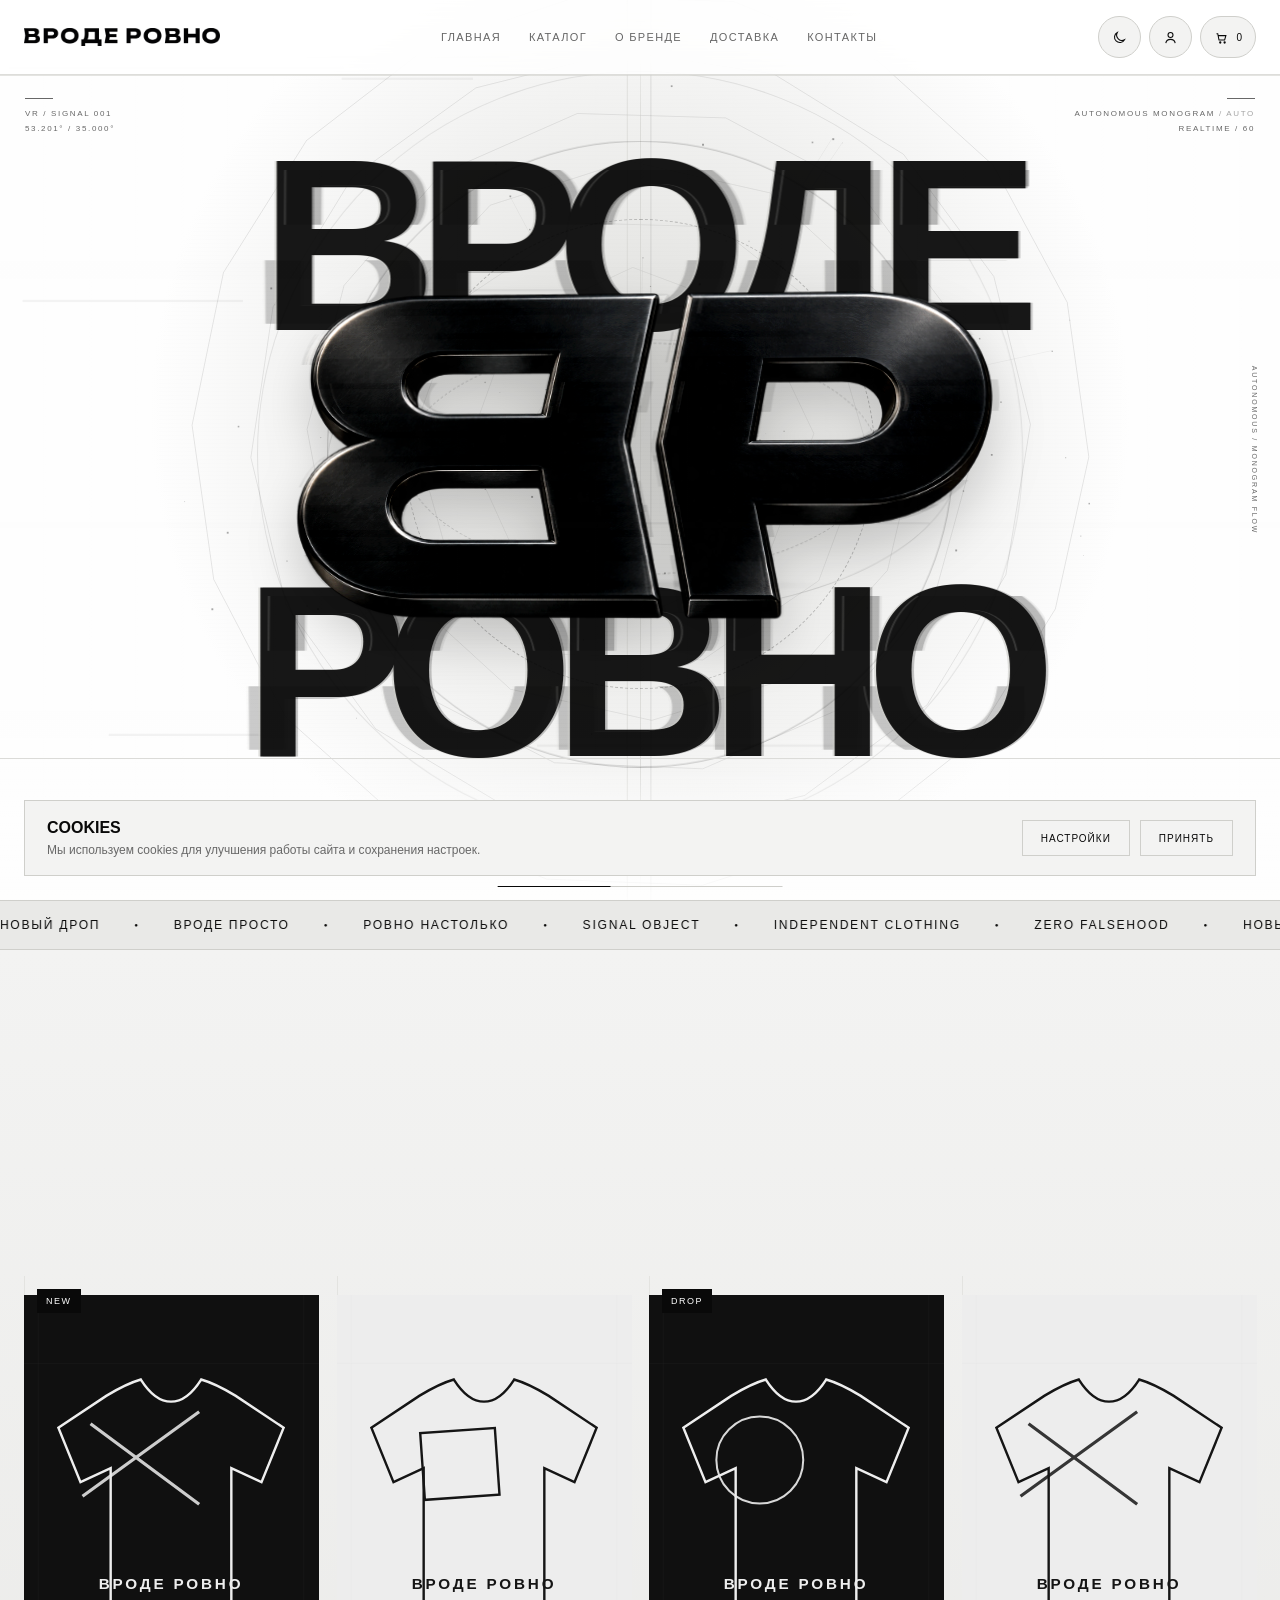
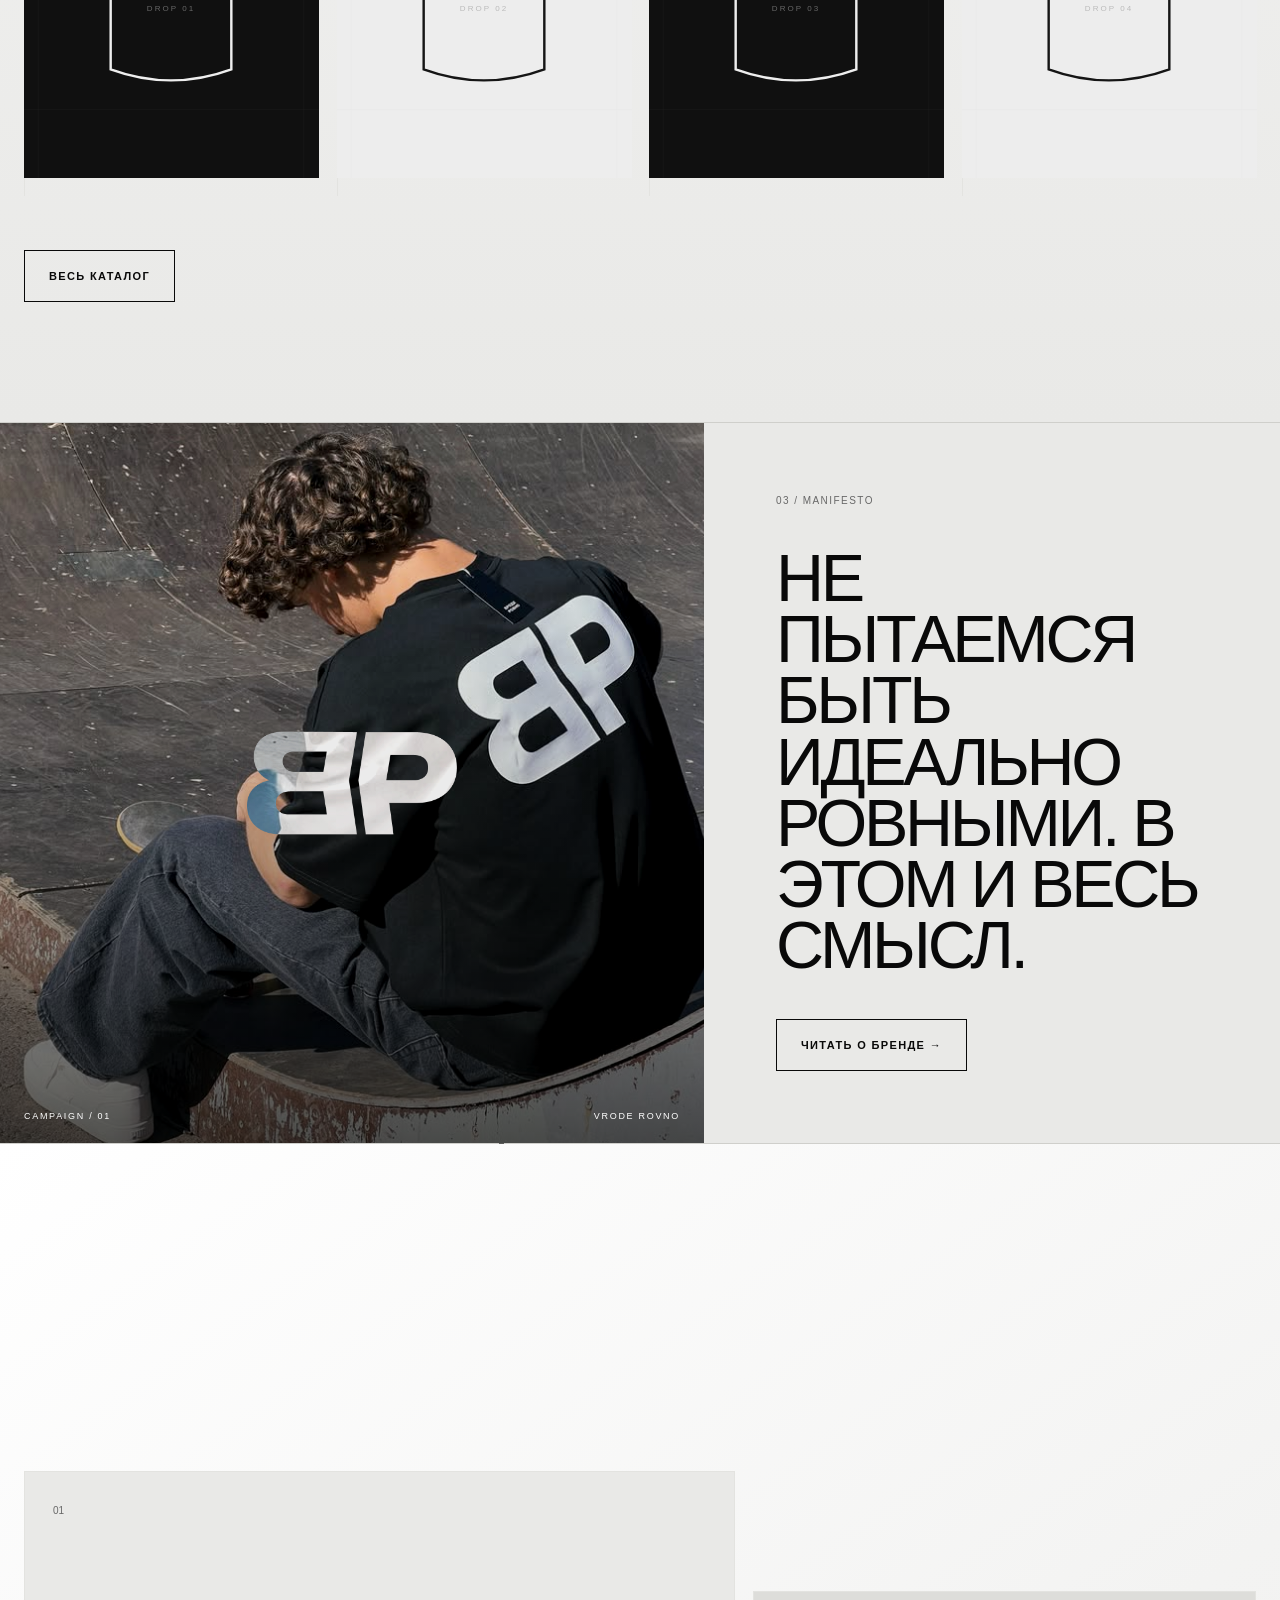
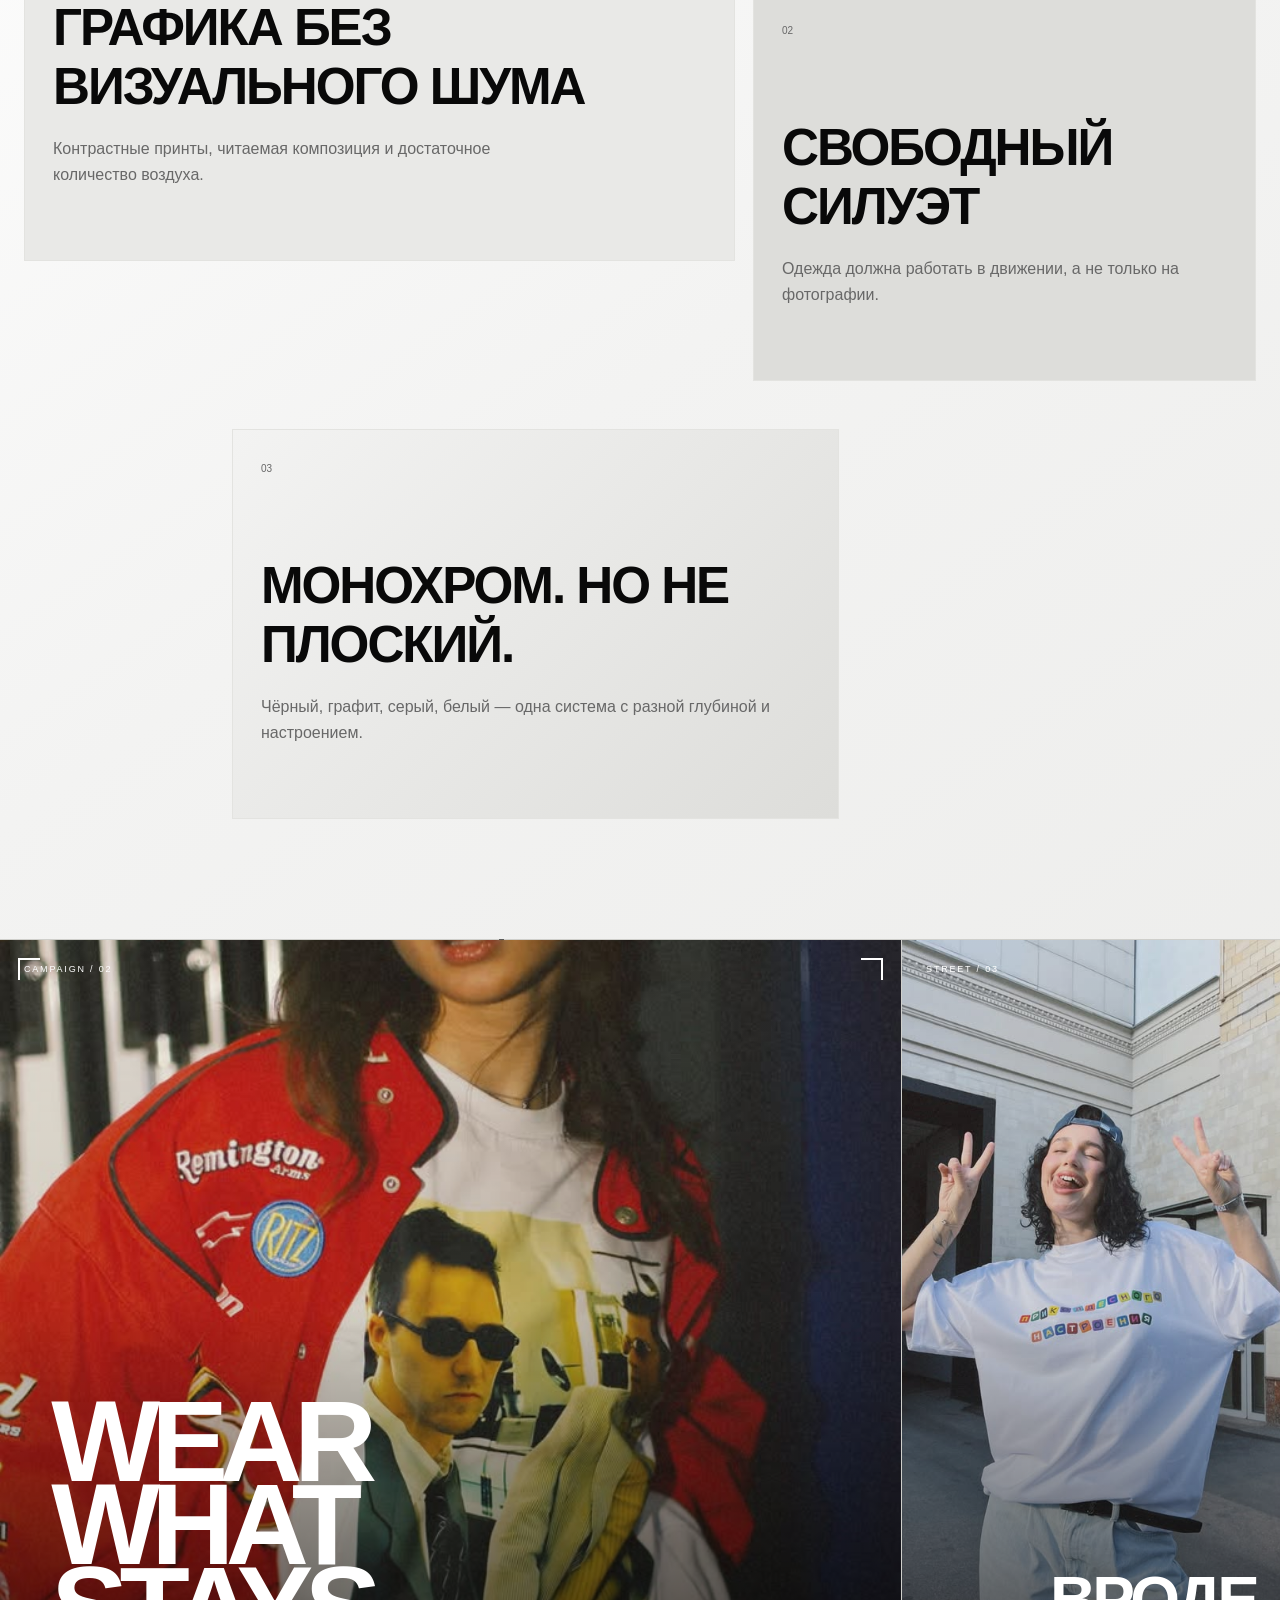
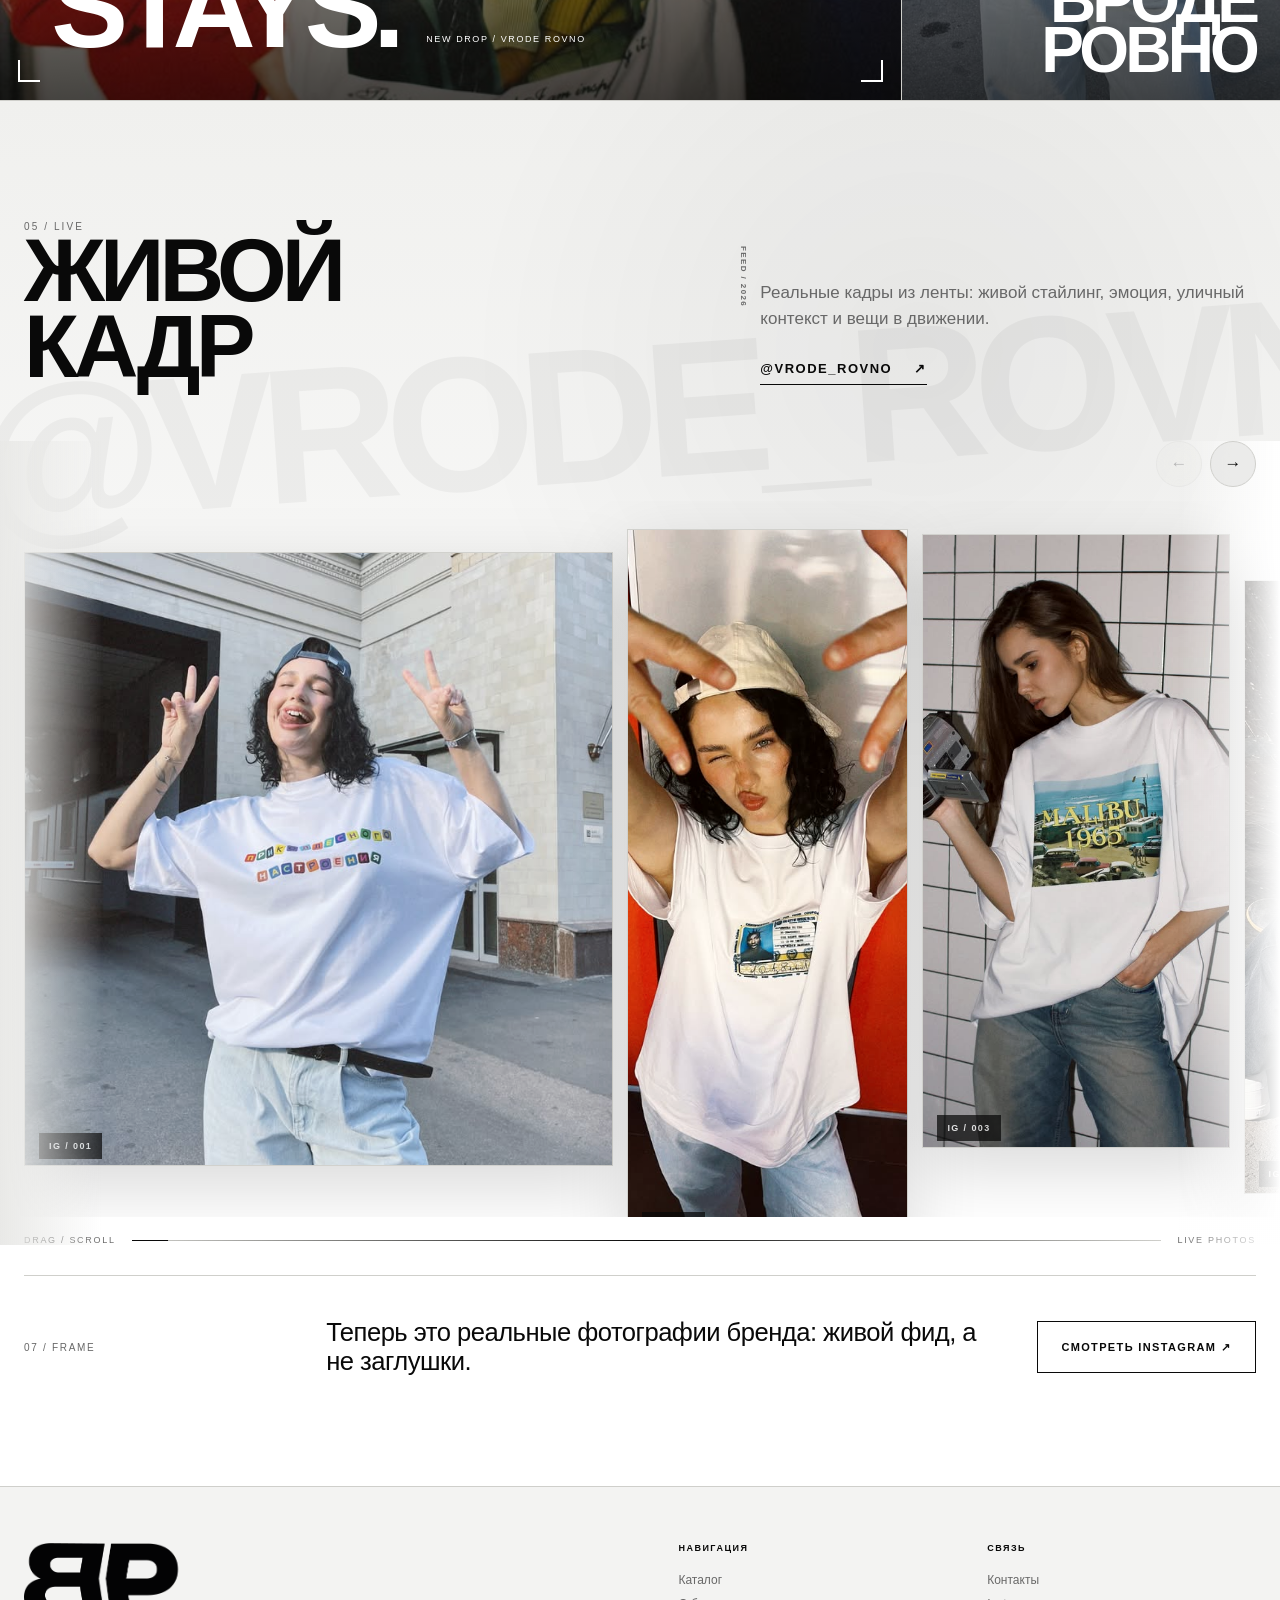
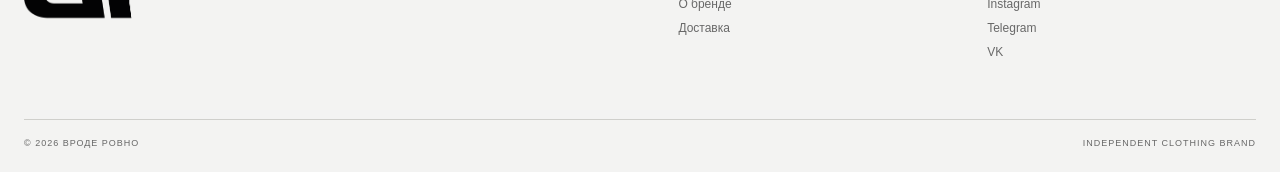
==== commit 7643081e: "Add files via upload" ====
--- a/index.html
+++ b/index.html
@@ -1,11 +1,11 @@
-<!doctype html><html lang="ru" data-theme="dark"><head><meta charset="utf-8"><meta name="viewport" content="width=device-width,initial-scale=1"><meta name="color-scheme" content="dark light"><title>Главная — ВРОДЕ РОВНО</title><meta name="description" content="ВРОДЕ РОВНО — одежда и графика."><link rel="stylesheet" href="assets/styles.css"><script>(function(){try{document.documentElement.dataset.theme=localStorage.getItem('vr_theme')||(matchMedia('(prefers-color-scheme:light)').matches?'light':'dark')}catch(e){}})()</script></head><body>
+<!doctype html><html lang="ru" data-theme="dark"><head><meta charset="utf-8"><meta name="viewport" content="width=device-width,initial-scale=1"><meta name="color-scheme" content="dark light"><title>Главная — ВРОДЕ РОВНО</title><meta name="description" content="ВРОДЕ РОВНО — одежда и графика."><link rel="stylesheet" href="assets/styles.css"><link id="siteFavicon" rel="icon" type="image/png" href="assets/logos/logo-black-mark.png"><link rel="shortcut icon" href="assets/logos/logo-black-mark.png"><link rel="apple-touch-icon" href="assets/logos/logo-black-mark.png"><script>(function(){try{document.documentElement.dataset.theme=localStorage.getItem('vr_theme')||(matchMedia('(prefers-color-scheme:light)').matches?'light':'dark')}catch(e){}})()</script></head><body>
 <header class="site-header"><div class="container header-inner">
 <a class="logo" href="index.html"><img class="theme-logo white" src="assets/logos/logo-white-row.png" alt="ВРОДЕ РОВНО"><img class="theme-logo black" src="assets/logos/logo-black-row.png" alt="ВРОДЕ РОВНО"></a>
-<nav class="nav"><a href="catalog.html">Каталог</a><a href="about.html">О бренде</a><a href="delivery.html">Доставка</a><a href="contacts.html">Контакты</a></nav>
+<nav class="nav"><a href="index.html">Главная</a><a href="catalog.html">Каталог</a><a href="about.html">О бренде</a><a href="delivery.html">Доставка</a><a href="contacts.html">Контакты</a></nav>
 <div class="header-actions"><a class="icon-btn admin-pill" href="admin.html">Admin</a><button class="icon-btn" id="themeBtn" aria-label="Сменить тему"><svg class="theme-icon-sun" viewBox="0 0 24 24"><circle cx="12" cy="12" r="4"/><path d="M12 2v3M12 19v3M2 12h3M19 12h3M4.9 4.9 7 7M17 17l2.1 2.1M19.1 4.9 17 7M7 17l-2.1 2.1"/></svg><svg class="theme-icon-moon" viewBox="0 0 24 24"><path d="M20 15.5A8.5 8.5 0 0 1 8.5 4 8.5 8.5 0 1 0 20 15.5Z"/></svg></button><button class="icon-btn" id="accountBtn" aria-label="Аккаунт"><svg viewBox="0 0 24 24"><circle cx="12" cy="8" r="4"/><path d="M4.5 21c.8-4 3.3-6 7.5-6s6.7 2 7.5 6"/></svg></button><button class="icon-btn" id="cartBtn" aria-label="Корзина"><svg viewBox="0 0 24 24"><path d="M4 6h2l2 10h9l2-7H7"/><circle cx="10" cy="20" r="1"/><circle cx="17" cy="20" r="1"/></svg><span class="cart-count" id="cartCount">0</span></button><button class="icon-btn menu-btn" id="menuBtn" aria-label="Меню"><svg viewBox="0 0 24 24"><path d="M4 7h16M4 12h16M4 17h16"/></svg></button></div>
 </div></header>
-<nav class="mobile-nav" id="mobileNav"><a href="catalog.html">Каталог</a><a href="about.html">О бренде</a><a href="delivery.html">Доставка</a><a href="contacts.html">Контакты</a><a href="login.html">Аккаунт</a></nav>
-<div class="overlay" id="overlay"></div><aside class="cart-drawer" id="cartDrawer"><div class="cart-head"><b>КОРЗИНА</b><button class="icon-btn" id="cartClose">×</button></div><div class="cart-items" id="cartItems"></div><div class="cart-foot"><div class="cart-total"><b>ИТОГО</b><b id="cartTotal">0 ₽</b></div><button class="btn" style="width:100%" onclick="alert('Следующий production-этап: подключение эквайринга и backend заказа')">Оформить заказ</button></div></aside><div class="cursor-dot"></div>
+<nav class="mobile-nav" id="mobileNav"><a href="index.html">Главная</a><a href="catalog.html">Каталог</a><a href="about.html">О бренде</a><a href="delivery.html">Доставка</a><a href="contacts.html">Контакты</a><a href="login.html">Аккаунт</a></nav>
+<div class="overlay" id="overlay"></div><aside class="cart-drawer" id="cartDrawer"><div class="cart-head"><b>КОРЗИНА</b><button class="icon-btn" id="cartClose">×</button></div><div class="cart-items" id="cartItems"></div><div class="cart-foot"><div class="cart-total"><b>ИТОГО</b><b id="cartTotal">0 ₽</b></div><button class="btn" style="width:100%" onclick="alert('Следующий production-этап: подключение эквайринга и backend заказа')">Оформить заказ</button></div></aside><div class="cursor-dot"></div><div class="vrCookie" id="vrCookie"><div><b>COOKIES</b><p>Мы используем cookies для улучшения работы сайта и сохранения настроек.</p></div><div class="cookie-actions"><button id="cookieSettings">Настройки</button><button id="cookieAccept">Принять</button></div></div><div class="cookie-modal" id="cookieModal"><div class="cookie-box"><h3>Настройки cookies</h3><label><input type="checkbox" checked disabled> Необходимые</label><label><input type="checkbox" id="cookieAnalytics"> Аналитика</label><label><input type="checkbox" id="cookieMarketing"> Маркетинг</label><button id="cookieSave">Сохранить</button></div></div>
 
 <div class="page-intro" id="pageIntro"><img src="assets/logos/logo-white-mark.png" alt="ВРОДЕ РОВНО"></div>
 <main><section class="hero hero-experiment" id="heroExperiment">
@@ -51,7 +51,7 @@
 <section class="section"><div class="container"><div class="section-head reveal"><div><div class="eyebrow">02 / selected</div><h2 class="section-title">Свежий<br>дроп</h2></div><p class="section-meta">Минимум цвета, максимум характера. Каталог связан с локальной админ‑панелью: изменения товаров сразу отображаются на витрине в этом браузере.</p></div><div class="home-catalog-stack"><div class="product-grid" id="homeProducts"></div><div class="catalog-cta"><a class="btn outline" href="catalog.html">Весь каталог</a></div></div></div></section>
 <section class="brand-strip campaign-manifesto">
   <div class="brand-mark-panel brand-photo-panel reveal">
-    <img class="brand-photo" src="assets/instagram/ig-live-04.jpg" alt="ВРОДЕ РОВНО — чёрная футболка, streetwear">
+    <img class="brand-photo" data-site-slot="home-manifesto-photo" src="assets/instagram/ig-live-04.jpg" alt="ВРОДЕ РОВНО — чёрная футболка, streetwear">
     <div class="brand-photo-shade"></div>
     <img class="brand-photo-monogram" src="assets/logos/logo-white-mark.png" alt="ВР">
     <div class="brand-photo-meta"><span>CAMPAIGN / 01</span><span>VRODE ROVNO</span></div>
@@ -65,13 +65,13 @@
 <section class="section"><div class="container"><div class="section-head reveal"><div><div class="eyebrow">04 / details</div><h2 class="section-title">Вещи<br>говорят</h2></div><p class="section-meta">Большие формы, чистая типографика, линейная графика и детали, которые не спорят с самой вещью.</p></div><div class="editorial"><div class="card reveal"><span class="card-num">01</span><h3>Графика без визуального шума</h3><p>Контрастные принты, читаемая композиция и достаточное количество воздуха.</p></div><div class="card reveal"><span class="card-num">02</span><h3>Свободный силуэт</h3><p>Одежда должна работать в движении, а не только на фотографии.</p></div><div class="card reveal"><span class="card-num">03</span><h3>Монохром. Но не плоский.</h3><p>Чёрный, графит, серый, белый — одна система с разной глубиной и настроением.</p></div></div></div></section>
 <section class="campaign-wall" aria-label="ВРОДЕ РОВНО — кампейн">
   <a class="campaign-frame campaign-frame--main reveal" href="catalog.html">
-    <img src="assets/instagram/ig-live-07.jpg" alt="ВРОДЕ РОВНО — образ с белой футболкой">
+    <img data-site-slot="home-campaign-left" src="assets/instagram/ig-live-07.jpg" alt="ВРОДЕ РОВНО — образ с белой футболкой">
     <span class="campaign-no">CAMPAIGN / 02</span>
     <span class="campaign-copy"><b>WEAR<br>WHAT<br>STAYS.</b><small>NEW DROP / VRODE ROVNO</small></span>
     <i class="campaign-corner tl"></i><i class="campaign-corner tr"></i><i class="campaign-corner bl"></i><i class="campaign-corner br"></i>
   </a>
   <a class="campaign-frame campaign-frame--side reveal" href="catalog.html">
-    <img src="assets/instagram/ig-live-01.jpg" alt="ВРОДЕ РОВНО — белая футболка на улице">
+    <img data-site-slot="home-campaign-right" src="assets/instagram/ig-live-01.jpg" alt="ВРОДЕ РОВНО — белая футболка на улице">
     <span class="campaign-no">STREET / 03</span>
     <span class="campaign-side-copy">ВРОДЕ<br>РОВНО</span>
   </a>
@@ -94,13 +94,13 @@
       <button type="button" id="socialNext" aria-label="Вперёд">→</button>
     </div>
     <div class="social-rail" id="socialRail" tabindex="0" aria-label="Горизонтальная галерея фотографий">
-      <button class="social-shot social-shot--wide social-shot--feature" data-ig="0" aria-label="Открыть фото 1"><img src="assets/instagram/ig-live-01.jpg" alt="ВРОДЕ РОВНО — девушка в белой футболке на улице" loading="lazy"><span class="social-shot-top">STREET / MOOD</span><span class="social-shot-title">НАСТРОЕНИЕ</span><span class="social-shot-code">IG / 001</span></button>
-      <button class="social-shot social-shot--tall" data-ig="1" aria-label="Открыть фото 2"><img src="assets/instagram/ig-live-02.jpg" alt="ВРОДЕ РОВНО — девушка в белой футболке на ярком фоне" loading="lazy"><span class="social-shot-top">DROP / 02</span><span class="social-shot-title">NO RULES</span><span class="social-shot-code">IG / 002</span></button>
-      <button class="social-shot" data-ig="2" aria-label="Открыть фото 3"><img src="assets/instagram/ig-live-03.jpg" alt="ВРОДЕ РОВНО — девушка с камерой в белой футболке" loading="lazy"><span class="social-shot-top">CAMERA / 03</span><span class="social-shot-title">MALIBU 1965</span><span class="social-shot-code">IG / 003</span></button>
-      <button class="social-shot" data-ig="3" aria-label="Открыть фото 4"><img src="assets/instagram/ig-live-04.jpg" alt="ВРОДЕ РОВНО — парень в чёрной футболке со спины на скейт-рампе" loading="lazy"><span class="social-shot-top">SKATE / 04</span><span class="social-shot-title">BACK PRINT</span><span class="social-shot-code">IG / 004</span></button>
-      <button class="social-shot social-shot--wide" data-ig="4" aria-label="Открыть фото 5"><img src="assets/instagram/ig-live-05.jpg" alt="ВРОДЕ РОВНО — белая футболка с крупным принтом на спине" loading="lazy"><span class="social-shot-top">STREETWEAR / 05</span><span class="social-shot-title">BLESSED ARE</span><span class="social-shot-code">IG / 005</span></button>
-      <button class="social-shot social-shot--tall" data-ig="5" aria-label="Открыть фото 6"><img src="assets/instagram/ig-live-06.jpg" alt="ВРОДЕ РОВНО — чёрная футболка с графикой на спине" loading="lazy"><span class="social-shot-top">GRAPHIC / 06</span><span class="social-shot-title">LINE ART</span><span class="social-shot-code">IG / 006</span></button>
-      <button class="social-shot social-shot--wide" data-ig="6" aria-label="Открыть фото 7"><img src="assets/instagram/ig-live-07.jpg" alt="ВРОДЕ РОВНО — белая футболка с принтом и красная куртка" loading="lazy"><span class="social-shot-top">LOOK / 07</span><span class="social-shot-title">FREEDOM</span><span class="social-shot-code">IG / 007</span></button>
+      <button class="social-shot social-shot--wide social-shot--feature" data-ig="0" aria-label="Открыть фото 1"><img data-site-slot="live-photo-01" src="assets/instagram/ig-live-01.jpg" alt="ВРОДЕ РОВНО — девушка в белой футболке на улице" loading="lazy"><span class="social-shot-top">STREET / MOOD</span><span class="social-shot-title">НАСТРОЕНИЕ</span><span class="social-shot-code">IG / 001</span></button>
+      <button class="social-shot social-shot--tall" data-ig="1" aria-label="Открыть фото 2"><img data-site-slot="live-photo-02" src="assets/instagram/ig-live-02.jpg" alt="ВРОДЕ РОВНО — девушка в белой футболке на ярком фоне" loading="lazy"><span class="social-shot-top">DROP / 02</span><span class="social-shot-title">NO RULES</span><span class="social-shot-code">IG / 002</span></button>
+      <button class="social-shot" data-ig="2" aria-label="Открыть фото 3"><img data-site-slot="live-photo-03" src="assets/instagram/ig-live-03.jpg" alt="ВРОДЕ РОВНО — девушка с камерой в белой футболке" loading="lazy"><span class="social-shot-top">CAMERA / 03</span><span class="social-shot-title">MALIBU 1965</span><span class="social-shot-code">IG / 003</span></button>
+      <button class="social-shot" data-ig="3" aria-label="Открыть фото 4"><img data-site-slot="live-photo-04" src="assets/instagram/ig-live-04.jpg" alt="ВРОДЕ РОВНО — парень в чёрной футболке со спины на скейт-рампе" loading="lazy"><span class="social-shot-top">SKATE / 04</span><span class="social-shot-title">BACK PRINT</span><span class="social-shot-code">IG / 004</span></button>
+      <button class="social-shot social-shot--wide" data-ig="4" aria-label="Открыть фото 5"><img data-site-slot="live-photo-05" src="assets/instagram/ig-live-05.jpg" alt="ВРОДЕ РОВНО — белая футболка с крупным принтом на спине" loading="lazy"><span class="social-shot-top">STREETWEAR / 05</span><span class="social-shot-title">BLESSED ARE</span><span class="social-shot-code">IG / 005</span></button>
+      <button class="social-shot social-shot--tall" data-ig="5" aria-label="Открыть фото 6"><img data-site-slot="live-photo-06" src="assets/instagram/ig-live-06.jpg" alt="ВРОДЕ РОВНО — чёрная футболка с графикой на спине" loading="lazy"><span class="social-shot-top">GRAPHIC / 06</span><span class="social-shot-title">LINE ART</span><span class="social-shot-code">IG / 006</span></button>
+      <button class="social-shot social-shot--wide" data-ig="6" aria-label="Открыть фото 7"><img data-site-slot="live-photo-07" src="assets/instagram/ig-live-07.jpg" alt="ВРОДЕ РОВНО — белая футболка с принтом и красная куртка" loading="lazy"><span class="social-shot-top">LOOK / 07</span><span class="social-shot-title">FREEDOM</span><span class="social-shot-code">IG / 007</span></button>
     </div>
     <div class="social-drag-hint"><span>DRAG / SCROLL</span><i><b id="socialProgress"></b></i><span>LIVE PHOTOS</span></div>
   </div>
--- a/assets/styles.css
+++ b/assets/styles.css
@@ -760,3 +760,184 @@
 .hero-object-orbit.orbit-b{width:66%;height:66%}
 .hero-admin-preview-object img{width:88%;height:88%}
 @media(max-width:760px){.hero-object-stage{width:min(92vw,560px)!important;aspect-ratio:698/342!important}}
+
+
+/* V19 admin CMS */
+.cms-panel{margin-top:18px}.cms-head{display:flex;justify-content:space-between;gap:20px;align-items:end;margin-bottom:18px}.cms-head p{max-width:760px;margin:0;color:var(--muted);font-size:11px;line-height:1.65}.cms-media-grid{display:grid;grid-template-columns:repeat(3,1fr);gap:12px}.cms-media-card{border:1px solid var(--line);background:var(--bg);display:grid;overflow:hidden}.cms-media-preview{aspect-ratio:3/4;background:var(--surface2);border-bottom:1px solid var(--line);display:grid;place-items:center}.cms-media-preview img{width:100%;height:100%;object-fit:cover}.cms-media-body{padding:12px;display:grid;gap:10px}.cms-media-top{display:flex;justify-content:space-between;gap:10px;align-items:flex-start}.cms-media-top b{display:block;font-size:11px;letter-spacing:.02em}.cms-media-top span{display:block;margin-top:6px;font-size:10px;line-height:1.45;color:var(--muted)}.cms-media-top i{font-style:normal;font-size:8px;letter-spacing:1.2px;text-transform:uppercase;border:1px solid var(--line);padding:5px 7px}.cms-media-meta{font-size:9px;color:var(--muted);letter-spacing:.8px;text-transform:uppercase}.cms-media-actions{display:flex;gap:8px;flex-wrap:wrap}.cms-media-actions .tiny-btn{flex:1;min-width:116px}.cms-panel + .cms-panel{margin-top:16px}@media(max-width:1080px){.cms-media-grid{grid-template-columns:repeat(2,1fr)}.cms-head{display:block}.cms-head p{margin-top:10px}}@media(max-width:620px){.cms-media-grid{grid-template-columns:1fr}}
+
+
+/* V20 admin tabs and favicon */
+.admin-tabs{display:flex;gap:8px;flex-wrap:wrap;margin:0 0 18px}.admin-tab-btn{appearance:none;border:1px solid var(--line);background:var(--surface);color:var(--muted);padding:11px 14px;font:inherit;font-size:10px;letter-spacing:1.15px;text-transform:uppercase;cursor:pointer;transition:.2s ease}.admin-tab-btn:hover{color:var(--text);border-color:var(--text)}.admin-tab-btn.active{background:var(--text);color:var(--bg);border-color:var(--text)}[data-admin-panel]{display:none}.admin-panel[data-admin-panel].is-active{display:block}.admin-grid[data-admin-panel].is-active{display:grid}.favicon-admin{display:grid;grid-template-columns:220px 1fr;gap:16px;align-items:start}.favicon-preview{border:1px solid var(--line);background:radial-gradient(circle at 50% 45%,var(--surface2),var(--bg) 70%);min-height:220px;display:grid;place-items:center}.favicon-preview img{width:96px;height:96px;object-fit:contain;image-rendering:auto}.favicon-controls{display:grid;gap:14px}.favicon-note{color:var(--muted);font-size:11px;line-height:1.65}.favicon-meta{font-size:9px;letter-spacing:1px;text-transform:uppercase;color:var(--muted)}@media(max-width:760px){.admin-tabs{overflow:auto;flex-wrap:nowrap;padding-bottom:6px}.admin-tab-btn{white-space:nowrap}.favicon-admin{grid-template-columns:1fr}.favicon-preview{min-height:180px}}
+
+/* V22 cursor + mobile adaptation */
+.cursor-dot{width:10px!important;height:10px!important;border-radius:50%;background:var(--text);mix-blend-mode:difference;position:fixed;z-index:99999;pointer-events:none;transform:translate(-50%,-50%);opacity:0;transition:transform .25s var(--ease),opacity .2s}
+.cursor-dot.show{opacity:1}
+.cursor-dot.hover{transform:translate(-50%,-50%) scale(2.2)}
+.vr-cursor-ring{position:fixed;width:54px;height:54px;border:1px solid color-mix(in srgb,var(--text) 45%,transparent);border-radius:50%;transform:translate(-50%,-50%);pointer-events:none;z-index:99998;opacity:0;transition:width .3s,height .3s,opacity .3s}
+.vr-cursor-ring.show{opacity:1}
+.vr-cursor-label{position:fixed;transform:translate(-50%,-50%);font-size:9px;letter-spacing:2px;color:var(--text);opacity:0;pointer-events:none;z-index:99999}
+.vr-cursor-label.show{opacity:1}
+@media (pointer:coarse),(hover:none){
+ .cursor-dot,.vr-cursor-ring,.vr-cursor-label{display:none!important}
+}
+.vrCookie{position:fixed;left:24px;right:24px;bottom:24px;z-index:99990}
+
+
+/* ================= V23 MOBILE OPTIMIZATION ================= */
+html,body{overflow-x:hidden}
+@media(max-width:760px){
+  .container{width:min(100% - 32px,1280px)}
+  .header-inner{height:64px}
+  .logo{width:142px}
+  .nav{display:none}
+  .menu-btn{display:inline-flex}
+  .header-actions{gap:6px}
+  .icon-btn{min-width:38px;height:38px;padding:0 10px}
+
+  .hero-experiment{min-height:100svh;height:100svh}
+  .hero-stage-wrap{inset:70px 0 110px!important}
+  .hero-object-stage,.tee-object{width:min(94vw,520px)!important}
+  .hero-interface{grid-template-columns:1fr;min-height:auto;padding:18px 16px;gap:16px;align-items:start}
+  .hero-intro-copy{max-width:100%}
+  .hero-links{justify-self:start;padding:0;flex-wrap:wrap}
+  .hero-microcopy{display:none}
+  .signal-progress{width:70vw!important}
+
+  .section{padding:70px 0}
+  .section-head{display:block;margin-bottom:28px}
+  .section-title{font-size:clamp(42px,13vw,72px)}
+  .section-meta{margin-top:18px}
+
+  .product-grid{grid-template-columns:repeat(2,minmax(0,1fr));gap:12px}
+  .product-info{display:block;padding:10px 2px 16px}
+  .product-price{margin-top:7px}
+  .quick-add{opacity:1;transform:none;width:38px;height:38px}
+
+  .page-hero{padding:110px 0 40px}
+  .page-title{font-size:clamp(54px,17vw,100px)}
+  .page-sub{font-size:15px;margin-top:22px}
+
+  .social-rail{gap:12px}
+  .social-shot{flex-basis:82vw!important}
+
+  .footer-grid{grid-template-columns:1fr!important;gap:30px}
+  .footer-bottom{align-items:flex-start}
+}
+
+@media(max-width:420px){
+  .product-grid{gap:10px}
+  .product-name,.product-price{font-size:10px}
+  .mobile-nav a{font-size:24px}
+}
+
+/* Disable expensive effects on touch devices */
+@media (pointer:coarse){
+  .pulse-canvas{opacity:.45}
+  .hero-scanlines{opacity:.08}
+  .hero-object-orbit{animation-duration:40s}
+  .glitch-slice{display:none}
+}
+
+/* V20 style cursor restore */
+.cursor-dot{width:8px!important;height:8px!important;background:var(--text)!important}
+.vr-cursor-ring{width:46px;height:46px;border-color:color-mix(in srgb,var(--text) 35%,transparent)!important}
+.vr-cursor-label{letter-spacing:1.8px;font-size:8px}
+@media (pointer:coarse),(hover:none){
+ .cursor-dot,.vr-cursor-ring,.vr-cursor-label{display:none!important}
+}
+
+/* ================= V24 DEEP MOBILE ADAPTATION ================= */
+@media (max-width:760px){
+  body{font-size:14px}
+  .container{width:calc(100% - 24px)}
+
+  /* header */
+  .site-header{backdrop-filter:blur(14px)}
+  .header-inner{padding:0 12px;gap:10px}
+  .logo{width:128px}
+  .header-actions .admin-pill{display:none}
+
+  /* hero mobile composition */
+  .hero-experiment{height:100svh;min-height:640px}
+  .hero-word{font-size:clamp(72px,22vw,150px);letter-spacing:-.09em}
+  .hero-word-a{top:22%}
+  .hero-word-b{bottom:23%}
+  .hero-stage-wrap{inset:88px 0 120px!important}
+  .experimental-stage{width:100vw!important;height:55vh!important}
+  .tee-object{width:min(86vw,390px)!important}
+  .halo-a{width:82%}.halo-b{width:62%}.halo-c{width:96%}
+  .hero-corner{top:84px;font-size:7px}
+  .hero-corner-a{left:12px}.hero-corner-b{right:12px}
+
+  /* typography */
+  .hero-title{font-size:clamp(54px,16vw,90px)}
+  .hero-description{font-size:15px;margin:22px 0}
+  .hero-cta{width:100%}
+  .hero-cta>*{width:100%;justify-content:center}
+
+  /* catalog */
+  .product-grid{grid-template-columns:repeat(2,minmax(0,1fr));gap:8px}
+  .product-card{min-width:0}
+  .product-image{aspect-ratio:3/4}
+  .product-name{line-height:1.3}
+
+  /* pages */
+  .page-hero{padding:92px 0 32px}
+  .page-title{letter-spacing:-.07em}
+  .section{padding:52px 0}
+
+  /* product page */
+  .product-layout,.product-main,.product-info-grid,.info-grid{grid-template-columns:1fr!important}
+  .product-gallery{order:0}
+  .product-actions{position:sticky;bottom:12px;z-index:30}
+  .size-grid{grid-template-columns:repeat(3,1fr)!important}
+
+  /* admin */
+  .admin-grid,.admin-layout{grid-template-columns:1fr!important}
+  .admin-panel{padding:16px!important}
+  .admin-table{overflow-x:auto;display:block}
+
+  /* footer */
+  .footer{padding:45px 0 28px}
+}
+
+@media(max-width:390px){
+  .logo{width:112px}
+  .icon-btn{min-width:34px;height:34px}
+  .product-grid{grid-template-columns:1fr 1fr}
+  .mobile-nav a{font-size:22px}
+}
+
+/* avoid mobile browser 100vh jumps */
+@supports (-webkit-touch-callout:none){
+ .hero-experiment{height:-webkit-fill-available}
+}
+
+/* v24 navigation and cursor refinements */
+.back-link{display:inline-flex;align-items:center;margin:28px auto 0;max-width:var(--max);padding:0 22px;color:var(--muted);text-transform:uppercase;font-size:11px;letter-spacing:1.5px;text-decoration:none;transition:.25s}
+.back-link:hover{color:var(--text)}
+.vr-cursor-ring,.vr-cursor-label{display:none!important}
+@media(max-width:760px){.back-link{margin-top:20px;padding:0 14px;font-size:10px}}
+
+
+/* V24 FIXES */
+/* clean cursor: only dot */
+.vr-cursor-ring,.vr-cursor-label{display:none!important}
+.cursor-dot{width:8px!important;height:8px!important}
+
+/* cookie panel fix */
+.vrCookie{display:flex;align-items:center;justify-content:space-between;gap:24px;position:fixed;left:24px;right:24px;bottom:24px;padding:18px 22px;background:var(--surface);border:1px solid var(--line);z-index:99990;color:var(--text);backdrop-filter:blur(16px)}
+.vrCookie p{margin:6px 0 0;color:var(--muted);font-size:12px}
+.cookie-actions{display:flex;gap:10px}
+.cookie-actions button{height:36px;padding:0 18px;border:1px solid var(--line);background:transparent;color:var(--text);text-transform:uppercase;font-size:10px;letter-spacing:1px;cursor:pointer}
+.cookie-modal{position:fixed;inset:0;background:rgba(0,0,0,.65);z-index:99999;display:none;place-items:center}
+.cookie-modal.open{display:grid}
+.cookie-box{background:var(--bg);border:1px solid var(--line);padding:28px;display:grid;gap:14px;min-width:300px}
+
+/* back button */
+.back-link{display:inline-flex!important;margin:96px 0 0 max(calc((100vw - var(--max))/2),22px)!important;padding:10px 16px!important;border:1px solid var(--line);border-radius:999px;color:var(--text)!important;background:var(--surface);}
+@media(max-width:760px){
+ .back-link{margin:78px 14px 0!important;font-size:10px}
+ .vrCookie{left:14px;right:14px;bottom:14px;display:block}
+ .cookie-actions{margin-top:14px}
+}
